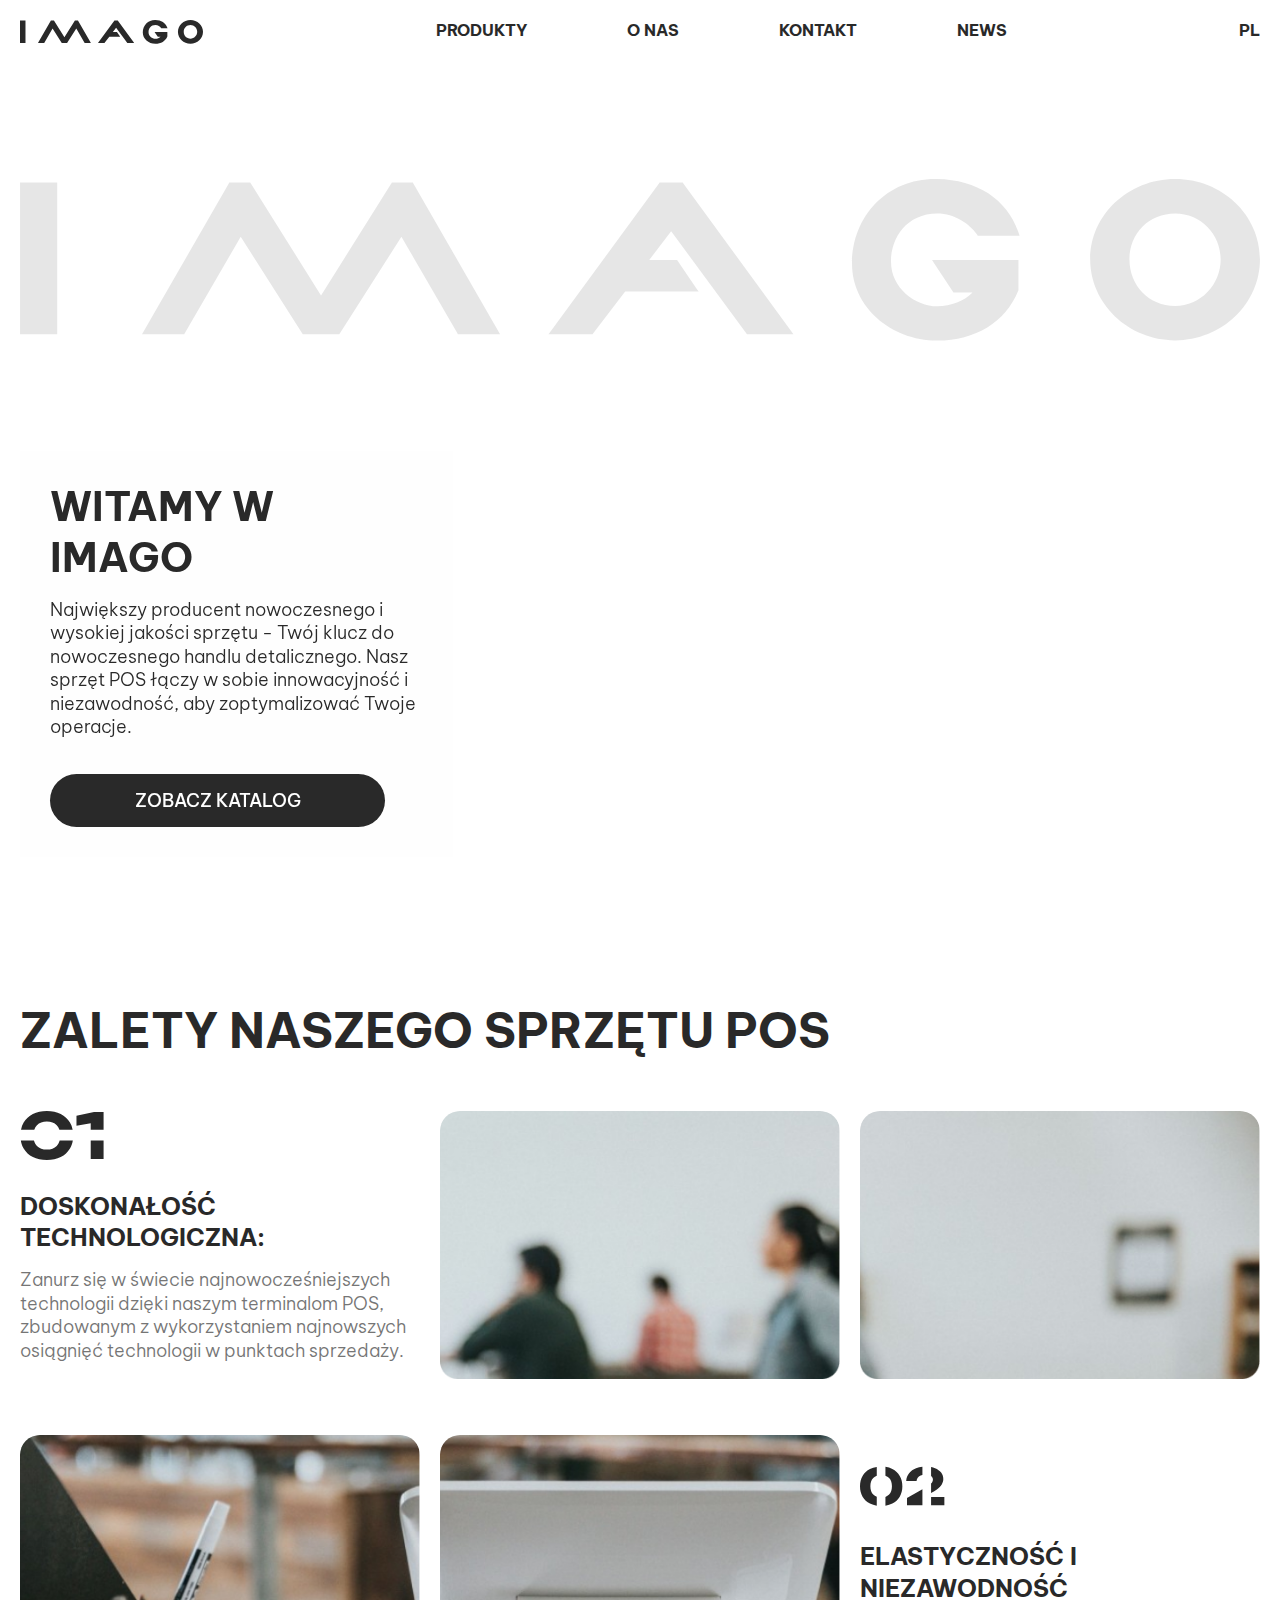
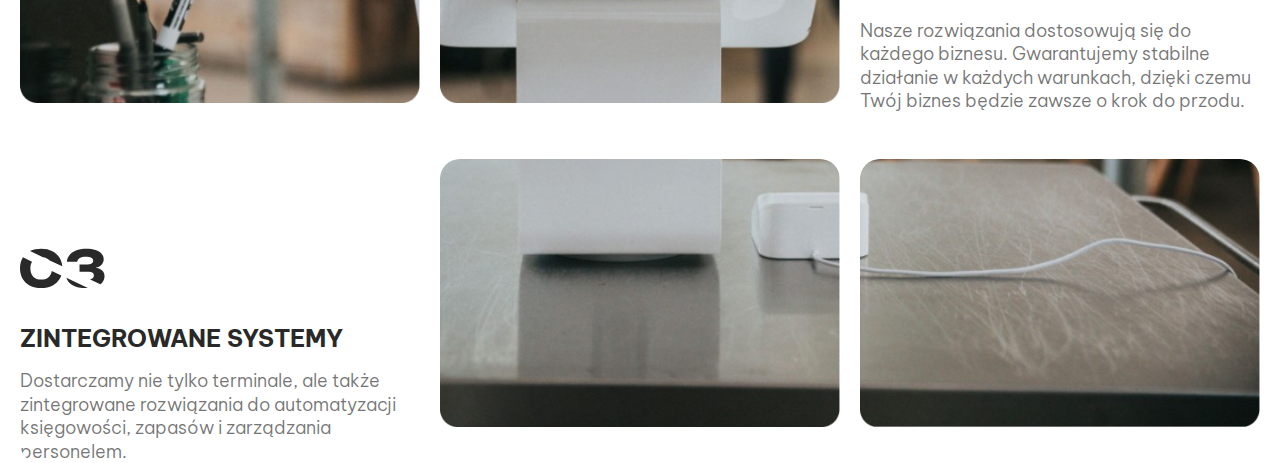
==== index.html @ 3680cdb9 "start proj" ====
<!DOCTYPE html>
<html lang="en">
	<head>
		<meta charset="UTF-8" />
		<meta name="viewport" content="width=device-width, initial-scale=1.0" />
		<link rel="stylesheet" href="css/all.css" />
		<link rel="stylesheet" href="css/media.css" />
	</head>
	<body>
		<header class="header">
			<div class="container">
				<div class="header__inner">
					<a href="/" class="header__logo">
						<img src="images/icons/logo.svg" alt="logo" />
					</a>

                    <ul class="desktop-nav">
                        <li class="desktop-nav__item">
                            <a href="/" class="desktop-nav__link"
                                >Produkty</a
                            >
                        </li>
                        <li class="desktop-nav__item">
                            <a href="/" class="desktop-nav__link">O nas</a>
                        </li>
                        <li class="desktop-nav__item">
                            <a href="/" class="desktop-nav__link"
                                >Kontakt</a
                            >
                        </li>
                        <li class="desktop-nav__item">
                            <a href="/" class="desktop-nav__link">news</a>
                        </li>
                    </ul>
					
                    <p class="lang">PL</p>
				</div>
			</div>
		</header>

		<main class="main">
			<section class="hero">
                <div class="hero__video">
                    <video src="images/hero-video.mov" autoplay muted></video>
                </div>
				<div class="container">
					<div class="hero__inner">
						<div class="hero__logo">
							<img
								src="images/icons/hero-logo.svg"
								alt="hero logo" />
						</div>

						<div class="hero__block">
							<h1 class="hero__heading">Witamy w imago</h1>
							<p class="hero__text">
								Największy producent nowoczesnego i wysokiej
								jakości sprzętu - Twój klucz do nowoczesnego
								handlu detalicznego. Nasz sprzęt POS łączy w
								sobie innowacyjność i niezawodność, aby
								zoptymalizować Twoje operacje.
							</p>
							<button class="catalog-btn">Zobacz katalog</button>
						</div>
					</div>
				</div>
			</section>


            <section class="about">
                <div class="container">
                    <div class="about__inner">
                        <h2 class="title">Zalety naszego sprzętu POS</h2>

                        <div class="about__plates">
    
                            <div class="about__plate text-plate">
                                <div class="selfStart">
                                    <img src="images/icons/01.svg" alt="" class="text-plate__img">
                                    <h3 class="text-plate__heading">Doskonałość technologiczna:</h3>
                                    <p class="text-plate__text">
                                        Zanurz się w świecie najnowocześniejszych technologii dzięki naszym terminalom POS, zbudowanym z wykorzystaniem najnowszych osiągnięć technologii w punktach sprzedaży.
                                    </p>
                                </div>
                            </div>

                            <div class="about__plate img-plate">
                                <img src="images/aboutBg2.png" alt="">
                            </div>

                            <div class="about__plate img-plate">
                                <img src="images/aboutBg3.png" alt="">
                            </div>
                            <div class="about__plate img-plate">
                                <img src="images/aboutBg4.png" alt="">
                            </div>
                            <div class="about__plate img-plate">
                                <img src="images/aboutBg5.png" alt="">
                            </div>
    
                            <div class="about__plate text-plate">
                                <div class="selfCenter">
                                    <img src="images/icons/02.svg" alt="" class="text-plate__img">
                                    <h3 class="text-plate__heading">Elastyczność i niezawodność</h3>
                                    <p class="text-plate__text">
                                        Nasze rozwiązania dostosowują się do każdego biznesu. Gwarantujemy stabilne działanie w każdych warunkach, dzięki czemu Twój biznes będzie zawsze o krok do przodu.
                                    </p>
                                </div>
                            </div>

                            <div class="about__plate text-plate">
                                <div class="selfEnd">
                                    <img src="images/icons/03.svg" alt="" class="text-plate__img">
                                    <h3 class="text-plate__heading">Zintegrowane systemy</h3>
                                    <p class="text-plate__text">
                                        Dostarczamy nie tylko terminale, ale także zintegrowane rozwiązania do automatyzacji księgowości, zapasów i zarządzania personelem.
                                    </p>
                                </div>
                            </div>

                            <div class="about__plate img-plate">
                                <img src="images/aboutBg8.png" alt="">
                            </div>

                            <div class="about__plate img-plate">
                                <img src="images/aboutBg9.png" alt="">
                            </div>
    
                        </div>
                    </div>
                </div>
            </section>


            <section class="products">
                <div class="container">
                    
                </div>
            </section>

		</main>
		<footer class="footer"></footer>
		<script src="js/main.js"></script>
	</body>
</html>
---- css/all.css ----
/***************************************************              GENERAL RESET STYLES             ***************************************************/
@import url("https://fonts.googleapis.com/css2?family=Be+Vietnam+Pro:wght@300;400;500;600;700;800;900&display=swap");
html,
body,
div,
span,
object,
iframe,
h1,
h2,
h3,
h4,
h5,
h6,
p,
blockquote,
pre,
abbr,
address,
cite,
code,
del,
dfn,
em,
img,
ins,
kbd,
q,
samp,
small,
strong,
sub,
sup,
var,
b,
i,
dl,
dt,
dd,
ol,
ul,
li,
fieldset,
form,
label,
legend,
table,
caption,
tbody,
tfoot,
thead,
tr,
th,
td,
article,
aside,
canvas,
details,
figcaption,
figure,
footer,
header,
hgroup,
menu,
nav,
section,
summary,
time,
mark,
audio,
video {
	margin: 0;
	padding: 0;
	border: 0;
	outline: 0;
	font-size: 100%;
	vertical-align: baseline;
	background: transparent;
}

* {
	-webkit-box-sizing: border-box;
	box-sizing: border-box;
	font-family: "Be Vietnam Pro", sans-serif;
	font-weight: 400;
	font-style: normal;
	line-height: normal;
}

*:focus {
	outline: none;
}

body {
	line-height: 1;
	background: #fff;
}

article,
aside,
details,
figcaption,
figure,
footer,
header,
hgroup,
menu,
nav,
section {
	display: block;
}

nav ul {
	list-style: none;
}

ol,
ul {
	list-style: none;
	margin: 0;
	padding: 0;
}

a {
	margin: 0;
	padding: 0;
	font-size: 100%;
	vertical-align: baseline;
	background: transparent;
	text-decoration: none;
}

a:hover {
	text-decoration: none;
}

strong,
b {
	font-weight: 600;
}

table {
	border-collapse: collapse;
	border-spacing: 0;
}

img {
	border-style: none;
	width: 100%;
	height: auto;
}

form fieldset {
	margin: 0;
	padding: 0;
	border: none;
}

input,
textarea,
select {
	vertical-align: middle;
	padding: 0;
	box-sizing: border-box;
	resize: none;

	border: 1px solid transparent;
	color: #000c49;
	background-color: #FCFCFC;
}
textarea::-webkit-input-placeholder,
input::-webkit-input-placeholder {
	color: #000c49;
	font-size: 16px;
}

textarea:focus::-webkit-input-placeholder,
input:focus::-webkit-input-placeholder {
	color: #b9b9b9;
}

input:-webkit-autofill,
input:-webkit-autofill:hover,
input:-webkit-autofill:focus,
input:-webkit-autofill:active {
	-webkit-background-clip: text;
	-webkit-text-fill-color: #fff;
	transition: background-color 5000s ease-in-out 0s;
	box-shadow: inset 0 0 20px 20px transparent;
}

.container {
	display: block;
	position: relative;
	overflow: hidden;
	width: 100%;
	padding: 0 20px;
	margin: 0 auto 0 auto;
	height: 100%;
	max-width: 1440px;
}

header,
main,
footer,
section {
	display: block;
	position: relative;
	overflow: hidden;
	width: 100%;
}

/* COMMON STYLES */

.title {
	color: #292929;
	font-size: 48px;
	font-weight: 700;
	text-transform: uppercase;
}

.catalog-btn {
	width: 335px;
	height: 53px;
	padding: 15px 40px;
	color: #fff;
	font-size: 18px;
	font-weight: 500;
	line-height: 130%;
	text-transform: uppercase;
	border-radius: 30px;
	background: #292929;
	border: none;
}


.selfStart {
    align-self: flex-start;
}

.selfCenter {
    align-self: center;
}

.selfEnd {
    align-self: flex-end;
}

/* COMMON STYLES */

/* HEADER STYLES */

.header {
	position: fixed;
	top: 0;
	left: 0;
	z-index: 10;
    background: #fff;
}

.header__inner {
	padding: 20px 0;
	display: flex;
	justify-content: space-between;
}

.header__nav {
	display: flex;
}

.desktop-nav {
	display: flex;
	gap: 100px;
}

.header__logo img {
	max-width: 183px;
	height: 24px;
}

.desktop-nav__link {
	color: #292929;
	font-weight: 700;
	line-height: normal;
	text-transform: uppercase;
	transition: all 0.3s;
	position: relative;
}

.desktop-nav__link::before {
	content: "";
	position: absolute;
	opacity: 0;
	transition: all 0.3s;
	bottom: 0;
	width: 100%;
	height: 1px;
	background: #000;
}

.desktop-nav__link:hover {
	text-shadow: #000 0px 0px 0px;
}

.desktop-nav__link:hover::before {
	opacity: 1;
}

.lang {
	color: #292929;
	font-weight: 700;
	line-height: normal;
	text-transform: uppercase;
}

/* HEADER STYLES */

/* HERO STYLES */
.hero {
	padding-top: 64px;
	height: 100vh;
	position: relative;
}

.hero__video {
	position: absolute;
	top: 0;
	left: 0;
	width: 100%;
	height: 100%;
}

.hero__video video {
	width: 100%;
	height: 100%;
	object-fit: contain;
}

.hero__logo {
	margin-top: 115px;
}

.hero__block {
	margin-top: 106px;
	background: rgba(252, 252, 252, 0.2);
	backdrop-filter: blur(10px);
	padding: 30px;
	max-width: 433px;
}

.hero__block > * {
	z-index: 2;
}

.hero__heading {
	max-width: 373px;
	color: #292929;
	font-size: 40px;
	font-weight: 700;
	text-transform: uppercase;
}

.hero__text {
	max-width: 373px;
	color: #292929;
	font-size: 18px;
	font-weight: 300;
	line-height: 130%;

	margin-top: 15px;
	margin-bottom: 35px;
}

/* HERO STYLES */

/* ABOUT SECTION STYLES */

.about {
	padding-top: 100px;
}

.about__plates {
	margin-top: 50px;
	display: grid;
	grid-template-columns: repeat(3, 1fr);
	gap: 20px;
}

.about__plate {
	border-radius: 20px;
	overflow: hidden;
	height: 304px;
}

.img-plate {
	width: 100%;
	height: 100%;
	object-fit: contain;
}

.text-plate {
    display: flex;
}

.text-plate__img {
	width: 85px;
	height: 50px;
	margin-bottom: 26px;
}

.text-plate__heading {
	max-width: 413px;
	color: #292929;
	font-size: 24px;
	font-weight: 700;
	line-height: 130%;
	text-transform: uppercase;
}

.text-plate__text {
    max-width: 423px;
	margin-top: 15px;
	color: #757575;
	font-size: 18px;
	font-weight: 300;
	line-height: 130%;
}

/* ABOUT SECTION STYLES */
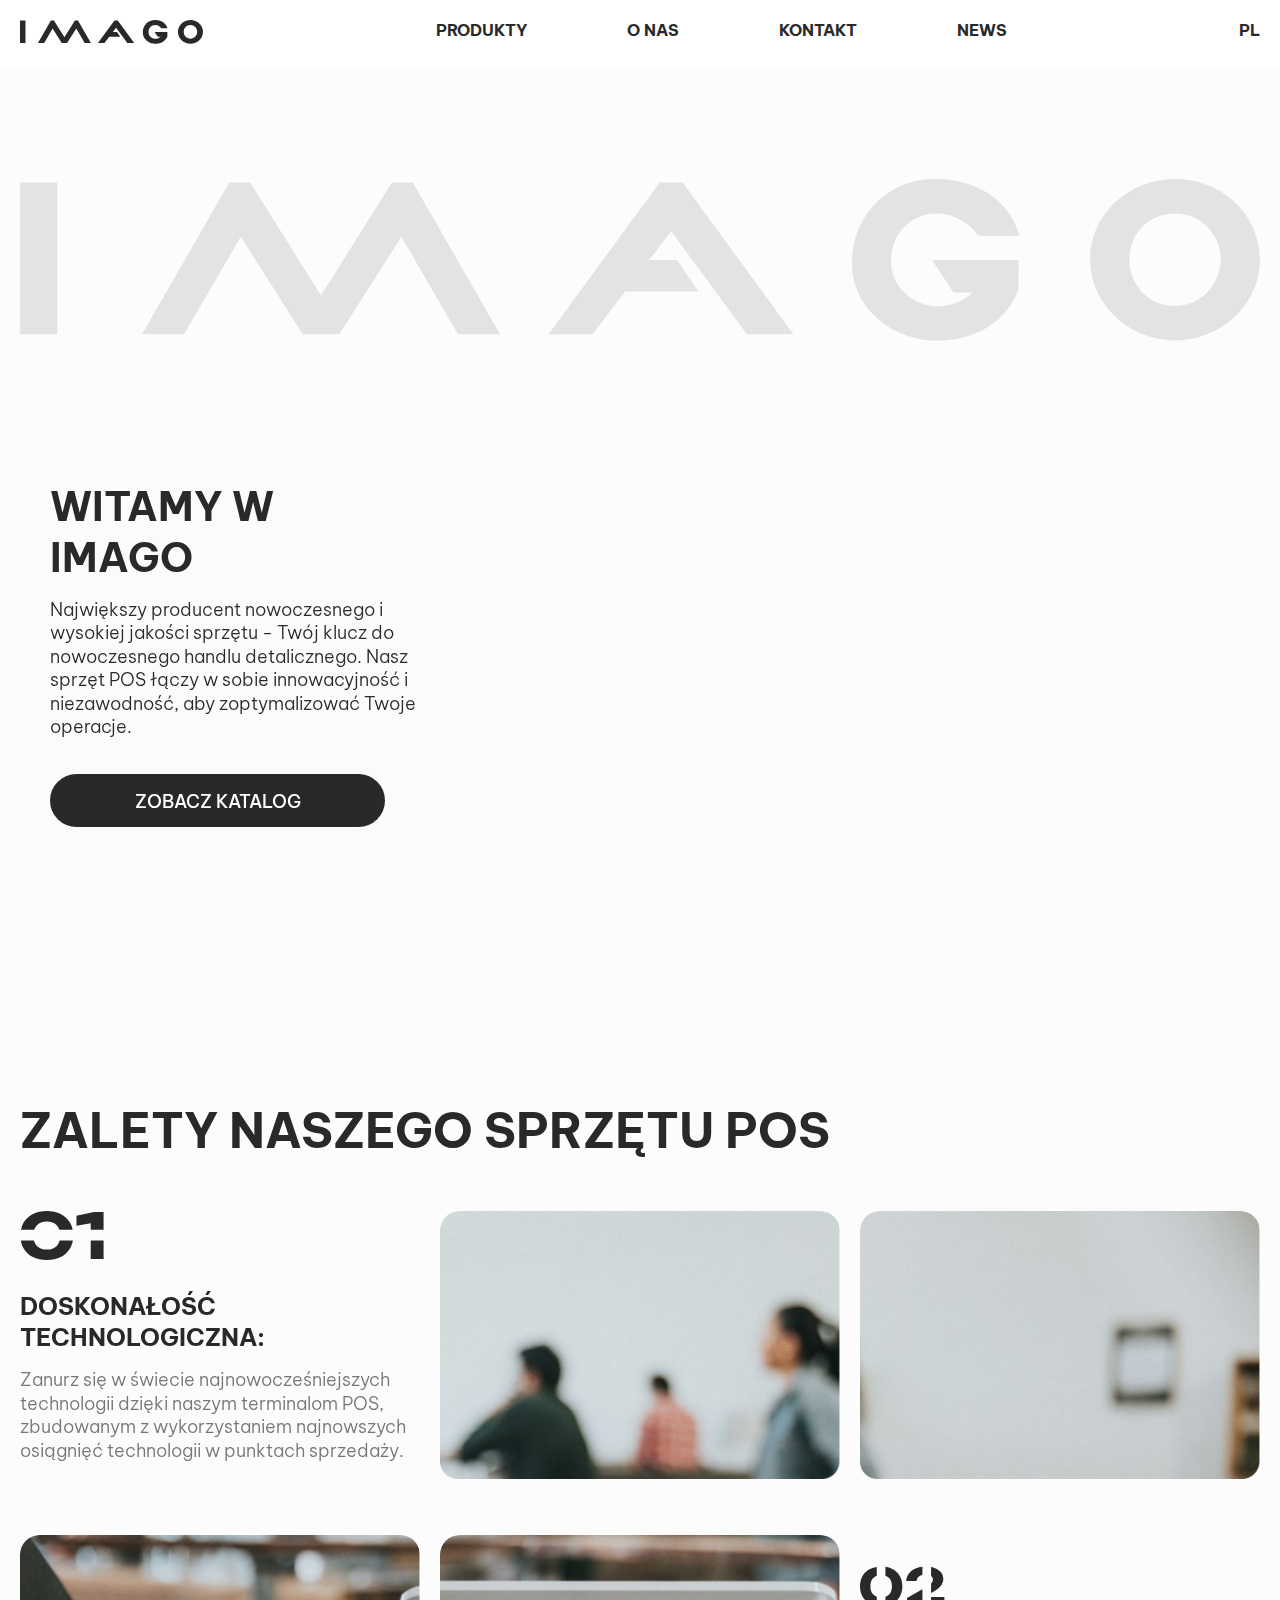
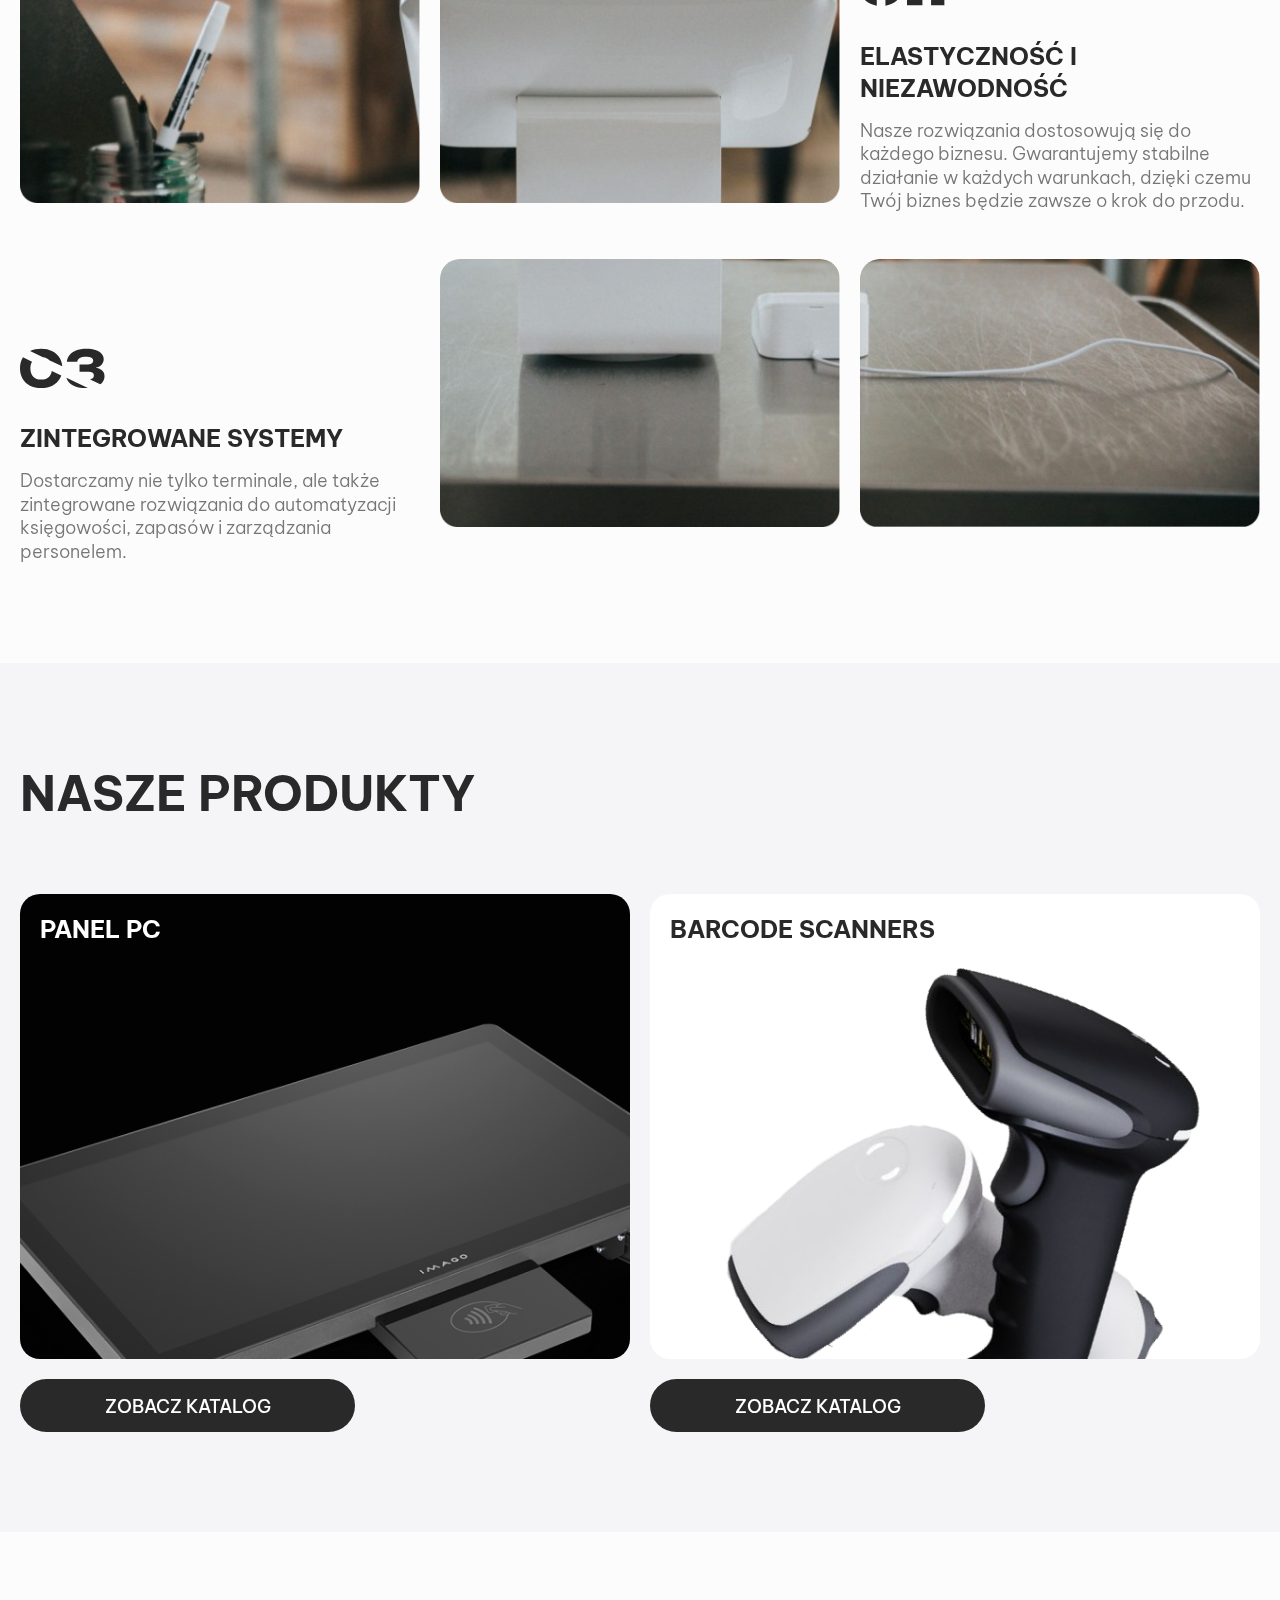
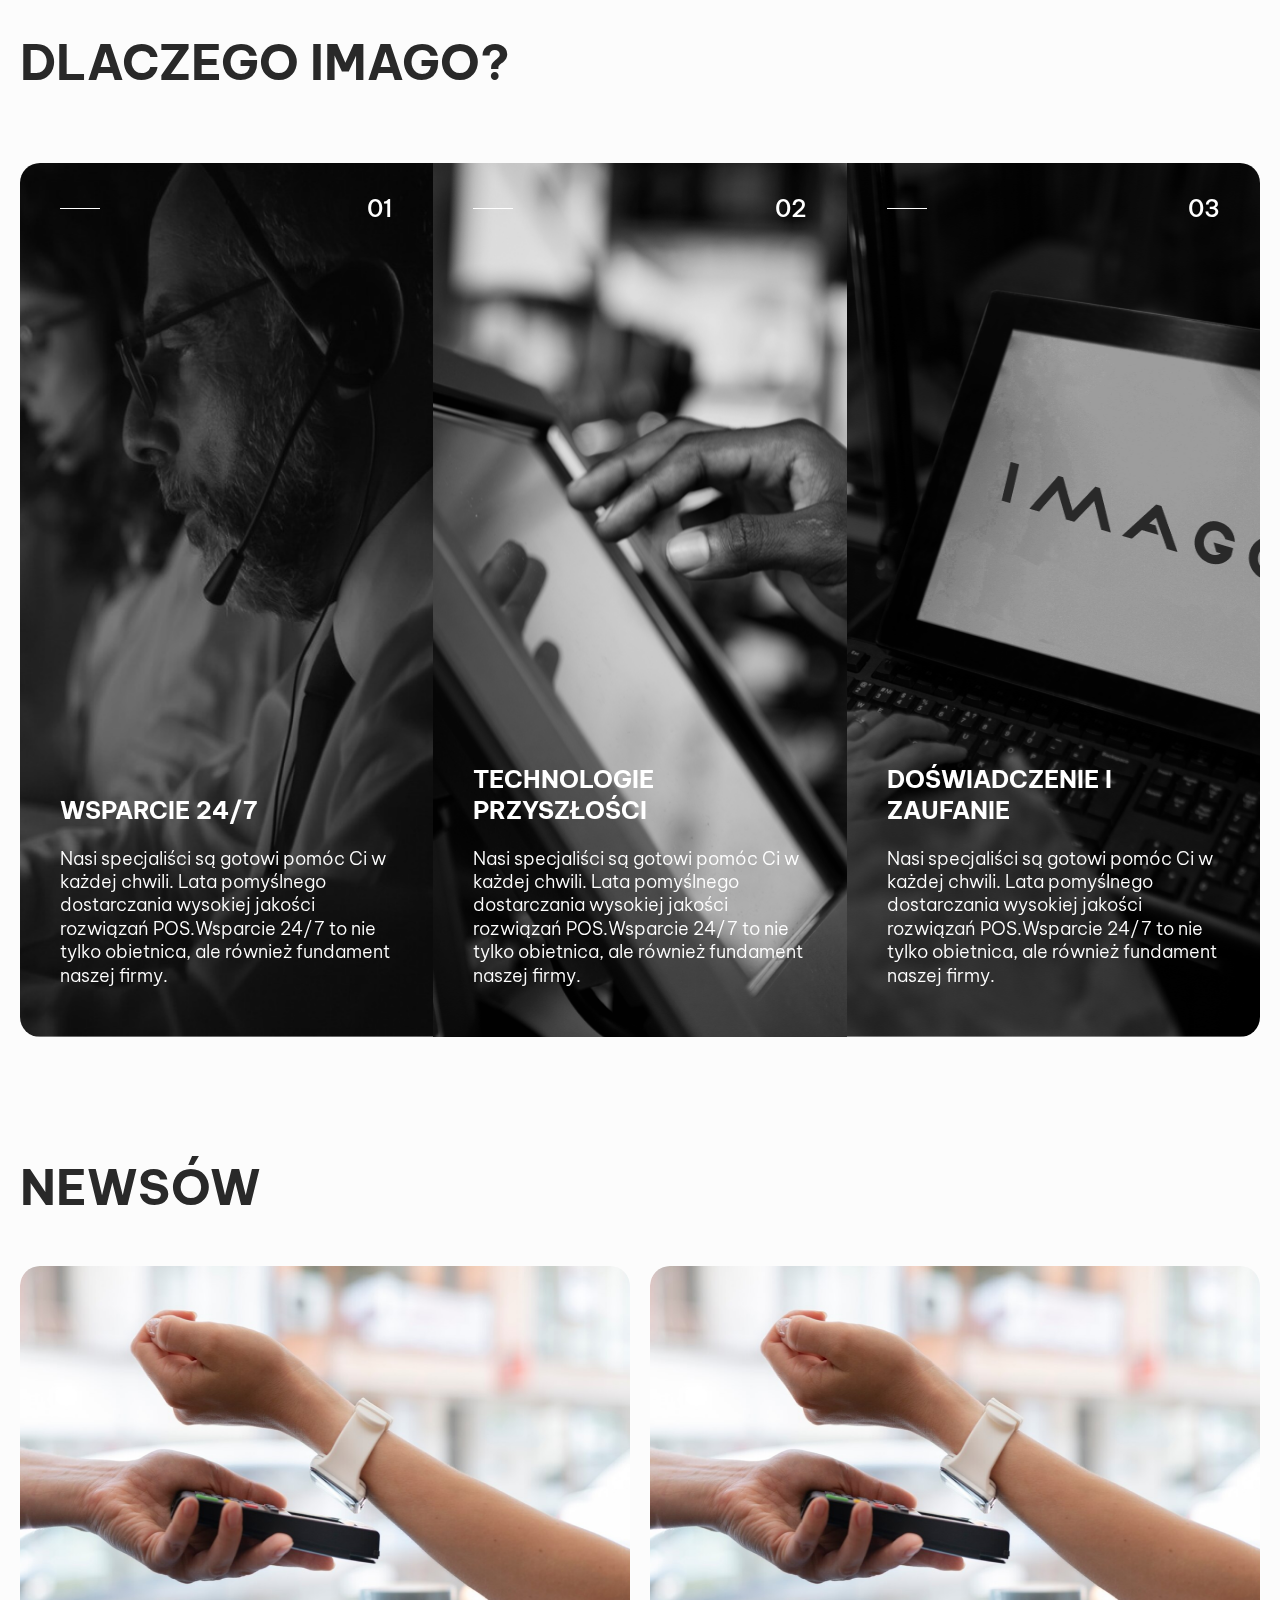
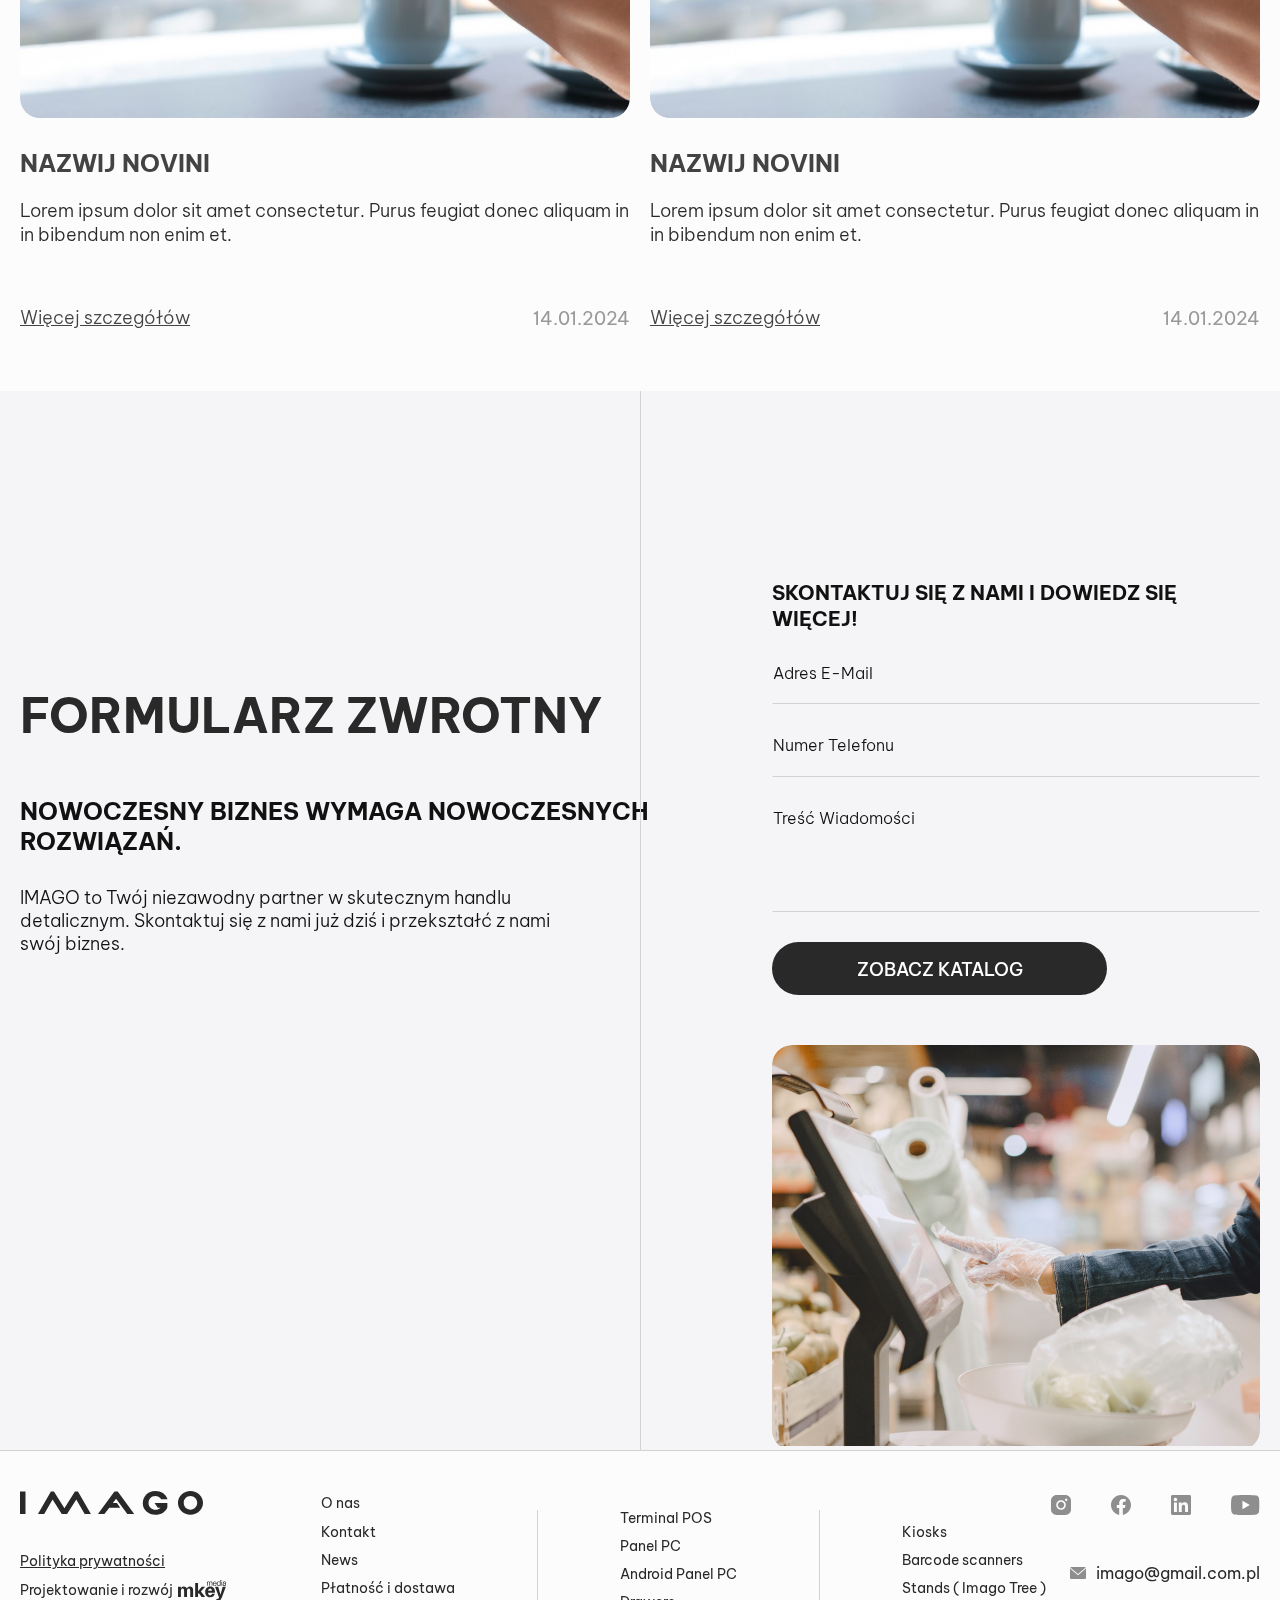
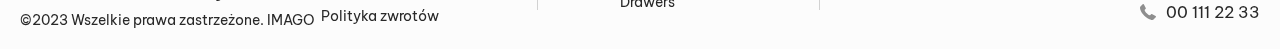
==== commit 03c7944a: "finished first page" ====
--- a/index.html
+++ b/index.html
@@ -14,35 +14,55 @@
 						<img src="images/icons/logo.svg" alt="logo" />
 					</a>
 
-                    <ul class="desktop-nav">
-                        <li class="desktop-nav__item">
-                            <a href="/" class="desktop-nav__link"
-                                >Produkty</a
-                            >
-                        </li>
-                        <li class="desktop-nav__item">
-                            <a href="/" class="desktop-nav__link">O nas</a>
-                        </li>
-                        <li class="desktop-nav__item">
-                            <a href="/" class="desktop-nav__link"
-                                >Kontakt</a
-                            >
-                        </li>
-                        <li class="desktop-nav__item">
-                            <a href="/" class="desktop-nav__link">news</a>
-                        </li>
-                    </ul>
-					
-                    <p class="lang">PL</p>
+					<ul class="desktop-nav">
+						<li class="desktop-nav__item">
+							<a class="desktop-nav__link" id="menu-link">Produkty</a>
+						</li>
+						<li class="desktop-nav__item">
+							<a href="/" class="desktop-nav__link">O nas</a>
+						</li>
+						<li class="desktop-nav__item">
+							<a href="/" class="desktop-nav__link">Kontakt</a>
+						</li>
+						<li class="desktop-nav__item">
+							<a href="/" class="desktop-nav__link">news</a>
+						</li>
+					</ul>
+
+					<p class="lang">PL</p>
 				</div>
 			</div>
 		</header>
 
+        <section class="menu" id="popup-menu">
+            <div class="menu__inner">
+
+                <ul class="menu__inner-list">
+                    <li class="menu__inner-item"><a href="/" class="menu__inner-link">terminal POS</a></li>
+                    <li class="menu__inner-item"><a href="/" class="menu__inner-link">Panel PC</a></li>
+                    <li class="menu__inner-item"><a href="/" class="menu__inner-link">Android Panel PC
+                    </a></li>
+                    <li class="menu__inner-item"><a href="/" class="menu__inner-link">Drawers</a></li>
+                </ul>
+
+                <ul class="menu__inner-list">
+                    <li class="menu__inner-item"><a href="/" class="menu__inner-link">Kiosks</a></li>
+                    <li class="menu__inner-item"><a href="/" class="menu__inner-link">Barcode scanners</a></li>
+                    <li class="menu__inner-item"><a href="/" class="menu__inner-link">Stands ( Imago Tree )
+                    </a></li>
+                </ul>
+
+                <div class="menu__img">
+                    <img src="images/menuDesktop.png" alt="">
+                </div>
+            </div>
+        </section>
+
 		<main class="main">
 			<section class="hero">
-                <div class="hero__video">
-                    <video src="images/hero-video.mov" autoplay muted></video>
-                </div>
+				<div class="hero__video">
+					<video src="images/hero-video.mov" autoplay muted></video>
+				</div>
 				<div class="container">
 					<div class="hero__inner">
 						<div class="hero__logo">
@@ -66,80 +86,379 @@
 				</div>
 			</section>
 
-
-            <section class="about">
-                <div class="container">
-                    <div class="about__inner">
-                        <h2 class="title">Zalety naszego sprzętu POS</h2>
-
-                        <div class="about__plates">
-    
-                            <div class="about__plate text-plate">
-                                <div class="selfStart">
-                                    <img src="images/icons/01.svg" alt="" class="text-plate__img">
-                                    <h3 class="text-plate__heading">Doskonałość technologiczna:</h3>
-                                    <p class="text-plate__text">
-                                        Zanurz się w świecie najnowocześniejszych technologii dzięki naszym terminalom POS, zbudowanym z wykorzystaniem najnowszych osiągnięć technologii w punktach sprzedaży.
+			<section class="about">
+				<div class="container">
+					<div class="about__inner">
+						<h2 class="title">Zalety naszego sprzętu POS</h2>
+
+						<div class="about__plates">
+							<div class="about__plate text-plate">
+								<div class="selfStart">
+									<img
+										src="images/icons/01.svg"
+										alt=""
+										class="text-plate__img" />
+									<h3 class="text-plate__heading">
+										Doskonałość technologiczna:
+									</h3>
+									<p class="text-plate__text">
+										Zanurz się w świecie
+										najnowocześniejszych technologii dzięki
+										naszym terminalom POS, zbudowanym z
+										wykorzystaniem najnowszych osiągnięć
+										technologii w punktach sprzedaży.
+									</p>
+								</div>
+							</div>
+
+							<div class="about__plate img-plate">
+								<img src="images/aboutBg2.png" alt="" />
+							</div>
+
+							<div class="about__plate img-plate">
+								<img src="images/aboutBg3.png" alt="" />
+							</div>
+							<div class="about__plate img-plate">
+								<img src="images/aboutBg4.png" alt="" />
+							</div>
+							<div class="about__plate img-plate">
+								<img src="images/aboutBg5.png" alt="" />
+							</div>
+
+							<div class="about__plate text-plate">
+								<div class="selfCenter">
+									<img
+										src="images/icons/02.svg"
+										alt=""
+										class="text-plate__img" />
+									<h3 class="text-plate__heading">
+										Elastyczność i niezawodność
+									</h3>
+									<p class="text-plate__text">
+										Nasze rozwiązania dostosowują się do
+										każdego biznesu. Gwarantujemy stabilne
+										działanie w każdych warunkach, dzięki
+										czemu Twój biznes będzie zawsze o krok
+										do przodu.
+									</p>
+								</div>
+							</div>
+
+							<div class="about__plate text-plate">
+								<div class="selfEnd">
+									<img
+										src="images/icons/03.svg"
+										alt=""
+										class="text-plate__img" />
+									<h3 class="text-plate__heading">
+										Zintegrowane systemy
+									</h3>
+									<p class="text-plate__text">
+										Dostarczamy nie tylko terminale, ale
+										także zintegrowane rozwiązania do
+										automatyzacji księgowości, zapasów i
+										zarządzania personelem.
+									</p>
+								</div>
+							</div>
+
+							<div class="about__plate img-plate">
+								<img src="images/aboutBg8.png" alt="" />
+							</div>
+
+							<div class="about__plate img-plate">
+								<img src="images/aboutBg9.png" alt="" />
+							</div>
+						</div>
+					</div>
+				</div>
+			</section>
+
+			<section class="products">
+				<div class="container">
+					<div class="products__inner">
+						<h2 class="title">Nasze produkty</h2>
+						<div class="products__swiper">
+							<!-- SWIPER CARD -->
+							<div class="swiper-card active">
+								<div class="swiper-card__img">
+									<p class="swiper__title">Panel PC</p>
+									<img
+										src="images/swiper1.png"
+										alt=""
+										class="swiper__img" />
+								</div>
+
+								<button class="catalog-btn">
+									Zobacz katalog
+								</button>
+							</div>
+
+							<div class="swiper-card">
+								<div class="swiper-card__img">
+									<p class="swiper__title">
+										Barcode scanners
+									</p>
+									<img
+										src="images/swiper2.png"
+										alt=""
+										class="swiper__img" />
+								</div>
+
+								<button class="catalog-btn">
+									Zobacz katalog
+								</button>
+							</div>
+						</div>
+					</div>
+				</div>
+			</section>
+
+			<section class="about-cards">
+				<div class="container">
+					<div class="about__inner">
+						<h2 class="title">Dlaczego imago?</h2>
+
+						<div class="about-cards__container">
+							<div class="about-cards__card">
+                                <img src="images/about-card-bg1.png" alt="" class="about-cards__img">
+
+                                <div class="about-cards__top">
+                                    <span class="line"></span>
+                                    <span class="num">01</span>
+                                </div>
+
+
+                                <div class="about-cards__bottom">
+                                    <h3 class="about-cards__card-title">Wsparcie 24/7</h3>
+                                    <p class="about-cards__card-desc">
+                                        Nasi specjaliści są gotowi pomóc Ci w każdej chwili.
+                                        Lata pomyślnego dostarczania wysokiej jakości rozwiązań POS.Wsparcie 24/7 to nie tylko obietnica, ale również fundament naszej firmy.
                                     </p>
                                 </div>
                             </div>
-
-                            <div class="about__plate img-plate">
-                                <img src="images/aboutBg2.png" alt="">
+							<div class="about-cards__card">
+                                <img src="images/about-card-bg2.png" alt="" class="about-cards__img">
+
+                                <div class="about-cards__top">
+                                    <span class="line"></span>
+                                    <span class="num">02</span>
+                                </div>
+
+
+                                <div class="about-cards__bottom">
+                                    <h3 class="about-cards__card-title">Technologie przyszłości</h3>
+                                    <p class="about-cards__card-desc">
+                                        Nasi specjaliści są gotowi pomóc Ci w każdej chwili.
+                                        Lata pomyślnego dostarczania wysokiej jakości rozwiązań POS.Wsparcie 24/7 to nie tylko obietnica, ale również fundament naszej firmy.
+                                    </p>
+                                </div>
                             </div>
-
-                            <div class="about__plate img-plate">
-                                <img src="images/aboutBg3.png" alt="">
+							<div class="about-cards__card">
+                                <img src="images/about-card-bg3.png" alt="" class="about-cards__img">
+
+                                <div class="about-cards__top">
+                                    <span class="line"></span>
+                                    <span class="num">03</span>
+                                </div>
+
+
+                                <div class="about-cards__bottom">
+                                    <h3 class="about-cards__card-title">Doświadczenie i zaufanie</h3>
+                                    <p class="about-cards__card-desc">
+                                        Nasi specjaliści są gotowi pomóc Ci w każdej chwili.
+                                        Lata pomyślnego dostarczania wysokiej jakości rozwiązań POS.Wsparcie 24/7 to nie tylko obietnica, ale również fundament naszej firmy.
+                                    </p>
+                                </div>
                             </div>
-                            <div class="about__plate img-plate">
-                                <img src="images/aboutBg4.png" alt="">
-                            </div>
-                            <div class="about__plate img-plate">
-                                <img src="images/aboutBg5.png" alt="">
-                            </div>
-    
-                            <div class="about__plate text-plate">
-                                <div class="selfCenter">
-                                    <img src="images/icons/02.svg" alt="" class="text-plate__img">
-                                    <h3 class="text-plate__heading">Elastyczność i niezawodność</h3>
-                                    <p class="text-plate__text">
-                                        Nasze rozwiązania dostosowują się do każdego biznesu. Gwarantujemy stabilne działanie w każdych warunkach, dzięki czemu Twój biznes będzie zawsze o krok do przodu.
-                                    </p>
-                                </div>
-                            </div>
-
-                            <div class="about__plate text-plate">
-                                <div class="selfEnd">
-                                    <img src="images/icons/03.svg" alt="" class="text-plate__img">
-                                    <h3 class="text-plate__heading">Zintegrowane systemy</h3>
-                                    <p class="text-plate__text">
-                                        Dostarczamy nie tylko terminale, ale także zintegrowane rozwiązania do automatyzacji księgowości, zapasów i zarządzania personelem.
-                                    </p>
-                                </div>
-                            </div>
-
-                            <div class="about__plate img-plate">
-                                <img src="images/aboutBg8.png" alt="">
-                            </div>
-
-                            <div class="about__plate img-plate">
-                                <img src="images/aboutBg9.png" alt="">
-                            </div>
-    
-                        </div>
-                    </div>
-                </div>
-            </section>
-
-
-            <section class="products">
-                <div class="container">
-                    
-                </div>
-            </section>
-
+						</div>
+					</div>
+				</div>
+			</section>
+
+			<section class="blog-home">
+				<div class="container">
+					<div class="blog-home__inner">
+						<h2 class="title">newsów</h2>
+
+						<div class="blog-home__wrapper">
+							<!-- BLOG CARD -->
+							<div class="blog__card">
+								<div class="blog__card-img">
+									<img
+										src="images/blogCardCover.png"
+										alt="" />
+								</div>
+
+								<h3 class="blog__card-title">Nazwij Novini</h3>
+								<p class="blog__card-desc">
+									Lorem ipsum dolor sit amet consectetur.
+									Purus feugiat donec aliquam in in bibendum
+									non enim et.
+								</p>
+
+								<div class="blog__card-bottom">
+									<a href="/" class="blog__card-link"
+										>Więcej szczegółów</a
+									>
+									<p class="blog__card-date">14.01.2024</p>
+								</div>
+							</div>
+							<div class="blog__card">
+								<div class="blog__card-img">
+									<img
+										src="images/blogCardCover.png"
+										alt="" />
+								</div>
+
+								<h3 class="blog__card-title">Nazwij Novini</h3>
+								<p class="blog__card-desc">
+									Lorem ipsum dolor sit amet consectetur.
+									Purus feugiat donec aliquam in in bibendum
+									non enim et.
+								</p>
+
+								<div class="blog__card-bottom">
+									<a href="/" class="blog__card-link"
+										>Więcej szczegółów</a
+									>
+									<p class="blog__card-date">14.01.2024</p>
+								</div>
+							</div>
+						</div>
+					</div>
+				</div>
+			</section>
+
+			<section class="feedback">
+				<div class="container">
+					<div class="feedback__inner">
+						<div class="feedback-left">
+							<h2 class="title feedback__title">
+								formularz zwrotny
+							</h2>
+							<h4 class="feedback__subtitle">
+								Nowoczesny biznes wymaga nowoczesnych rozwiązań.
+							</h4>
+							<p class="feedback__desc">
+								IMAGO to Twój niezawodny partner w skutecznym
+								handlu detalicznym. Skontaktuj się z nami już
+								dziś i przekształć z nami swój biznes.
+							</p>
+						</div>
+
+						<div class="feedback-right">
+							<div class="feedback-form">
+								<h3 class="form__title">
+									Skontaktuj się z nami i dowiedz się więcej!
+								</h3>
+
+								<input
+									type="email"
+									placeholder="adres e-mail"
+									class="form__input" />
+								<input
+									type="phone"
+									placeholder="Numer telefonu"
+									class="form__input" />
+								<textarea
+									placeholder="Treść wiadomości"
+									class="form__input"
+									cols="40"
+									rows="4"></textarea>
+
+								<button class="catalog-btn">
+									Zobacz katalog
+								</button>
+							</div>
+
+							<div class="form-img">
+								<img src="images/form-img.png" alt="" />
+							</div>
+						</div>
+					</div>
+				</div>
+			</section>
 		</main>
-		<footer class="footer"></footer>
+
+		<footer class="footer">
+			<div class="container">
+				<div class="footer__inner">
+					<div class="footer-left">
+						<a href="" class="footer__logo">
+							<img src="images/icons/logo.svg" alt="logo" />
+						</a>
+
+						<div class="footer__rights">
+							<a href="/" class="footer__privacy"
+								>Polityka prywatności</a
+							>
+							<a href="" class="made-by"
+								>Projektowanie i rozwój
+								<img src="images/icons/mkeyLogo.svg" alt=""
+							/></a>
+							<p class="rights">
+								©2023 Wszelkie prawa zastrzeżone. IMAGO
+							</p>
+						</div>
+					</div>
+
+					<div class="footer-center">
+						<div class="links-list">
+							<a href="/" class="links-list__item">O nas</a>
+                            <a href="/" class="links-list__item">Kontakt</a>
+                            <a href="/" class="links-list__item">News</a>
+                            <a href="/" class="links-list__item">Płatność i dostawa</a>
+                            <a href="/" class="links-list__item">Polityka zwrotów</a>
+						</div>
+                        <div class="devider"></div>
+						<div class="links-list">
+							<a href="/" class="links-list__item">Terminal POS</a>
+                            <a href="/" class="links-list__item">Panel PC</a>
+                            <a href="/" class="links-list__item">Android Panel PC</a>
+                            <a href="/" class="links-list__item">Drawers</a>
+						</div>
+                        <div class="devider"></div>
+						<div class="links-list">
+							<a href="/" class="links-list__item">Kiosks</a>
+                            <a href="/" class="links-list__item">Barcode scanners</a>
+                            <a href="/" class="links-list__item">Stands ( Imago Tree )</a>
+						</div>
+					</div>
+
+					<div class="footer-right">
+						<div class="footer__socials">
+							<a href="/" class="footer__socials-links">
+								<img src="images/icons/instIcon.svg" alt="" />
+							</a>
+							<a href="/" class="footer__socials-links">
+								<img
+									src="images/icons/facebookIcon.svg"
+									alt="" />
+							</a>
+							<a href="/" class="footer__socials-links">
+								<img src="images/icons/inIcon.svg" alt="" />
+							</a>
+							<a href="/" class="footer__socials-links">
+								<img src="images/icons/ytIcon.svg" alt="" />
+							</a>
+						</div>
+
+						<div class="footer__contacts">
+							<div class="footer__contacts-block">
+								<img src="images/icons/mailIcon.svg" alt="" />
+								<a href="/">imago@gmail.com.pl</a>
+							</div>
+
+							<div class="footer__contacts-block">
+								<img src="images/icons/phoneIcon.svg" alt="" />
+								<a href="/">00 111 22 33</a>
+							</div>
+						</div>
+					</div>
+				</div>
+			</div>
+		</footer>
 		<script src="js/main.js"></script>
 	</body>
 </html>
--- a/css/all.css
+++ b/css/all.css
@@ -93,7 +93,7 @@
 
 body {
 	line-height: 1;
-	background: #fff;
+	background: #fcfcfc;
 }
 
 article,
@@ -166,7 +166,7 @@
 
 	border: 1px solid transparent;
 	color: #000c49;
-	background-color: #FCFCFC;
+	background-color: #fcfcfc;
 }
 textarea::-webkit-input-placeholder,
 input::-webkit-input-placeholder {
@@ -192,7 +192,7 @@
 .container {
 	display: block;
 	position: relative;
-	overflow: hidden;
+	/* overflow: hidden; */
 	width: 100%;
 	padding: 0 20px;
 	margin: 0 auto 0 auto;
@@ -206,7 +206,7 @@
 section {
 	display: block;
 	position: relative;
-	overflow: hidden;
+	/* overflow: hidden; */
 	width: 100%;
 }
 
@@ -231,19 +231,27 @@
 	border-radius: 30px;
 	background: #292929;
 	border: none;
-}
-
+	cursor: pointer;
+	transition: all 0.3s;
+	border: 1px solid transparent;
+}
+
+.catalog-btn:hover {
+	background: #fff;
+	color: #292929;
+	border-color: #292929;
+}
 
 .selfStart {
-    align-self: flex-start;
+	align-self: flex-start;
 }
 
 .selfCenter {
-    align-self: center;
+	align-self: center;
 }
 
 .selfEnd {
-    align-self: flex-end;
+	align-self: flex-end;
 }
 
 /* COMMON STYLES */
@@ -255,7 +263,7 @@
 	top: 0;
 	left: 0;
 	z-index: 10;
-    background: #fff;
+	background: #fff;
 }
 
 .header__inner {
@@ -285,6 +293,7 @@
 	text-transform: uppercase;
 	transition: all 0.3s;
 	position: relative;
+	cursor: pointer;
 }
 
 .desktop-nav__link::before {
@@ -315,6 +324,61 @@
 
 /* HEADER STYLES */
 
+/* POPUP MENU  */
+
+.menu {
+	position: fixed;
+	width: 100vw;
+	height: 100vh;
+	background: rgba(0, 0, 0, 0.5);
+	transition: all 0.5s;
+
+	top: -50%;
+	opacity: 0;
+	z-index: -2;
+}
+
+.menu.active {
+	z-index: 1000;
+	top: 64px;
+	opacity: 1;
+}
+
+.menu__inner {
+	width: 100%;
+	padding-left: calc(50vw - 720px);
+	background: #fff;
+	border-radius: 0px 0px 0px 20px;
+
+	display: flex;
+	justify-content: space-between;
+}
+
+.menu__img {
+	max-height: 408px;
+}
+
+.menu__inner-list {
+	display: flex;
+	flex-direction: column;
+	gap: 40px;
+	margin-top: 62px;
+}
+
+.menu__inner-link {
+	color: #292929;
+	font-size: 20px;
+	font-weight: 500;
+	line-height: 130%; /* 26px */
+	text-transform: uppercase;
+}
+
+.menu__inner-link:hover {
+	opacity: 0.8;
+}
+
+/* POPUP MENU  */
+
 /* HERO STYLES */
 .hero {
 	padding-top: 64px;
@@ -324,16 +388,15 @@
 
 .hero__video {
 	position: absolute;
-	top: 0;
-	left: 0;
 	width: 100%;
 	height: 100%;
 }
 
 .hero__video video {
+	object-fit: contain;
+	object-position: center;
 	width: 100%;
 	height: 100%;
-	object-fit: contain;
 }
 
 .hero__logo {
@@ -399,7 +462,8 @@
 }
 
 .text-plate {
-    display: flex;
+	display: flex;
+	overflow: visible;
 }
 
 .text-plate__img {
@@ -418,7 +482,7 @@
 }
 
 .text-plate__text {
-    max-width: 423px;
+	max-width: 423px;
 	margin-top: 15px;
 	color: #757575;
 	font-size: 18px;
@@ -427,3 +491,461 @@
 }
 
 /* ABOUT SECTION STYLES */
+
+/* PRODUCTS SECTION STYLES */
+
+.products {
+	background-color: #f5f5f7;
+}
+
+.products__inner {
+	padding-top: 100px;
+	padding-bottom: 100px;
+}
+
+.products__swiper {
+	display: flex;
+	gap: 20px;
+	margin-top: 70px;
+}
+
+.products__swiper::-webkit-scrollbar {
+	display: none;
+}
+
+.swiper-card {
+	display: flex;
+	flex-direction: column;
+	gap: 20px;
+
+	width: 100%;
+	max-width: 645px;
+
+	position: relative;
+	cursor: pointer;
+	transition: all 0.3s;
+}
+
+.swiper-card:hover {
+	transform: translate(0px, -20px);
+}
+
+.swiper-card__img {
+	background: #fff;
+	height: 465px;
+	border-radius: 20px;
+	overflow: hidden;
+
+	position: relative;
+}
+
+.swiper__title {
+	color: #292929;
+	font-size: 24px;
+	font-weight: 700;
+	line-height: 130%; /* 31.2px */
+	text-transform: uppercase;
+
+	position: absolute;
+	top: 20px;
+	left: 20px;
+}
+
+.swiper__img {
+	position: absolute;
+	bottom: 0;
+	left: 0;
+}
+
+.swiper-card.active .swiper__title {
+	color: #fff;
+}
+
+.swiper-card.active {
+}
+
+.swiper-card.active .swiper-card__img {
+	background: #020202;
+}
+
+/* PRODUCTS SECTION STYLES */
+
+/* ABOUT-CARDS SECTION STYLES */
+
+.about__inner {
+	padding-top: 100px;
+	padding-bottom: 100px;
+}
+
+.about-cards__container {
+	display: flex;
+	margin-top: 70px;
+	border-radius: 20px;
+	overflow: hidden;
+}
+
+.about-cards__card {
+	position: relative;
+	height: 874px;
+	width: 33.33%;
+
+    display: flex;
+    flex-direction: column;
+    justify-content: space-between;
+
+	padding: 30px 40px 50px;
+}
+
+.about-cards__img {
+	position: absolute;
+	width: 100%;
+	height: 100%;
+	top: 0;
+	left: 0;
+	z-index: -1;
+}
+
+.about-cards__card-title {
+	color: #fff;
+	font-size: 24px;
+	font-weight: 700;
+	line-height: 130%; /* 31.2px */
+	text-transform: uppercase;
+    margin-bottom: 20px;
+}
+
+.about-cards__card-desc {
+	max-width: 383px;
+	color: #fff;
+	font-family: "Be Vietnam Pro";
+	font-size: 18px;
+	font-weight: 300;
+	line-height: 130%; /* 23.4px */
+}
+
+.about-cards__top {
+    display: flex;
+    justify-content: space-between;
+    align-items: center;
+}
+
+.about-cards__top .line {
+    display: block;
+    width: 40px;
+    height: 1px;
+    background: #fff;
+}
+
+.about-cards__top .num {
+    color: #FFF;
+    font-size: 24px;
+    font-weight: 500;
+    line-height: 130%; /* 31.2px */
+    text-transform: uppercase;
+}
+
+/* ABOUT-CARDS SECTION STYLES */
+
+/* BLOG CARDS ON MAIN PAGE */
+
+.blog-home__inner {
+	padding-top: 20px;
+	padding-bottom: 100px;
+}
+
+.blog-home__wrapper {
+	display: grid;
+	grid-template-columns: 1fr 1fr;
+	gap: 20px;
+	margin-top: 48px;
+}
+
+.blog__card-img {
+	border-radius: 20px;
+	overflow: hidden;
+	max-height: 452px;
+	height: 100%;
+}
+
+.blog__card-img img {
+	width: 100%;
+	height: 100%;
+}
+
+.blog__card-title {
+	margin-top: 30px;
+	color: #444343;
+	font-size: 24px;
+	font-weight: 700;
+	line-height: 130%; /* 31.2px */
+	text-transform: uppercase;
+}
+
+.blog__card-desc {
+	margin-top: 20px;
+	margin-bottom: 51px;
+	color: #292929;
+	font-size: 18px;
+	font-weight: 300;
+	line-height: 130%; /* 23.4px */
+}
+
+.blog__card-bottom {
+	display: flex;
+	justify-content: space-between;
+	align-items: center;
+}
+
+.blog__card-link {
+	color: #444343;
+	font-size: 18px;
+	font-weight: 300;
+	line-height: 42.067px; /* 233.703% */
+	text-decoration-line: underline;
+}
+
+.blog__card-date {
+	color: #999;
+	font-size: 18px;
+	line-height: 27.043px;
+}
+
+/* BLOG CARDS ON MAIN PAGE */
+
+/* FEEDBACK SECTION */
+
+.feedback {
+	background: #f5f5f7;
+	position: relative;
+}
+
+.feedback::before {
+	content: "";
+	height: 100%;
+	width: 1px;
+	background: #d2d2d2;
+	position: absolute;
+	z-index: 2;
+	top: 50%;
+	left: 50%;
+	transform: translate(0, -50%);
+}
+
+.feedback__inner {
+	display: flex;
+	justify-content: space-between;
+}
+
+.feedback-left {
+	padding-top: 294px;
+	position: sticky;
+	top: 100px;
+	height: fit-content;
+}
+
+.feedback__title {
+	margin-bottom: 50px;
+}
+
+.feedback__subtitle {
+	margin-bottom: 30px;
+	max-width: 654px;
+	color: #111;
+	font-size: 24px;
+	font-weight: 700;
+	line-height: normal;
+	text-transform: uppercase;
+}
+
+.feedback__desc {
+	max-width: 563px;
+	color: #111;
+	font-size: 18px;
+	font-weight: 300;
+	line-height: 130%;
+}
+
+.feedback-right {
+	display: flex;
+	flex-direction: column;
+	gap: 50px;
+	margin-top: 189px;
+}
+
+.feedback-form {
+	flex-direction: column;
+	display: flex;
+	gap: 30px;
+}
+
+.form__title {
+	color: #111;
+	font-size: 20px;
+	font-weight: 700;
+	line-height: 130%; /* 26px */
+	text-transform: uppercase;
+	max-width: 488px;
+}
+
+.form__input {
+	background: transparent;
+	border-bottom: 1px solid #d2d2d2;
+	padding-bottom: 20px;
+}
+
+.form__input,
+.form__input::placeholder {
+	color: #111;
+	font-size: 16px;
+	font-style: normal;
+	font-weight: 300;
+	line-height: 130%; /* 20.8px */
+	text-transform: capitalize;
+}
+
+textarea.form__input {
+}
+
+.form-img {
+	border-radius: 20px;
+	overflow: hidden;
+}
+
+/* FEEDBACK SECTION */
+
+/* FOOTER SECTION */
+
+.footer {
+	border-top: 1px solid #d2d2d2;
+}
+
+.footer__inner {
+	padding: 40px 0 20px;
+
+	display: flex;
+	align-items: center;
+	justify-content: space-between;
+}
+
+.footer-left {
+	display: flex;
+	flex-direction: column;
+	justify-content: space-between;
+	gap: 33px;
+}
+
+.footer__logo {
+	width: 183px;
+}
+
+.footer__rights {
+	display: flex;
+	flex-direction: column;
+	gap: 10px;
+}
+
+.footer__privacy {
+	color: #292929;
+	font-size: 14px;
+	text-decoration-line: underline;
+}
+
+.made-by {
+	display: flex;
+	align-items: center;
+	gap: 5px;
+	color: #292929;
+	font-size: 14px;
+	font-weight: 400;
+}
+
+.made-by img {
+	width: 48px;
+}
+
+.rights {
+	color: #292929;
+	font-size: 14px;
+	font-weight: 400;
+}
+
+.footer-center {
+	display: flex;
+	align-items: center;
+	gap: 82px;
+	height: fit-content;
+}
+
+.links-list {
+	display: flex;
+	flex-direction: column;
+	gap: 10px;
+}
+
+.links-list__item {
+	color: #292929;
+	font-size: 14px;
+	line-height: 130%;
+}
+
+.devider {
+	width: 1px;
+	background: #d2d2d2;
+	height: 100px;
+}
+
+.footer-right {
+	display: flex;
+	flex-direction: column;
+}
+
+.footer__socials {
+	display: flex;
+	gap: 40px;
+	margin-bottom: 42px;
+}
+
+.footer__socials-links {
+	/* width: 20px;
+    height: 20px; */
+	display: block;
+}
+
+.footer__socials-links img {
+	object-fit: contain;
+}
+
+.footer__contacts {
+	flex-direction: column;
+	align-items: flex-end;
+	gap: 15px;
+	display: flex;
+}
+
+.footer__contacts-block {
+	display: flex;
+	align-items: center;
+	gap: 10px;
+	cursor: pointer;
+}
+
+.footer__contacts-block img {
+	width: 16px;
+	height: 16px;
+}
+
+.footer__contacts-block a {
+	color: #292929;
+	font-weight: 400;
+	line-height: 150%;
+	white-space: nowrap;
+}
+
+.footer__socials-links:hover,
+.made-by:hover,
+.footer__privacy:hover,
+.footer__contacts-block:hover,
+.links-list__item:hover {
+	opacity: 0.8;
+}
+/* FOOTER SECTION */
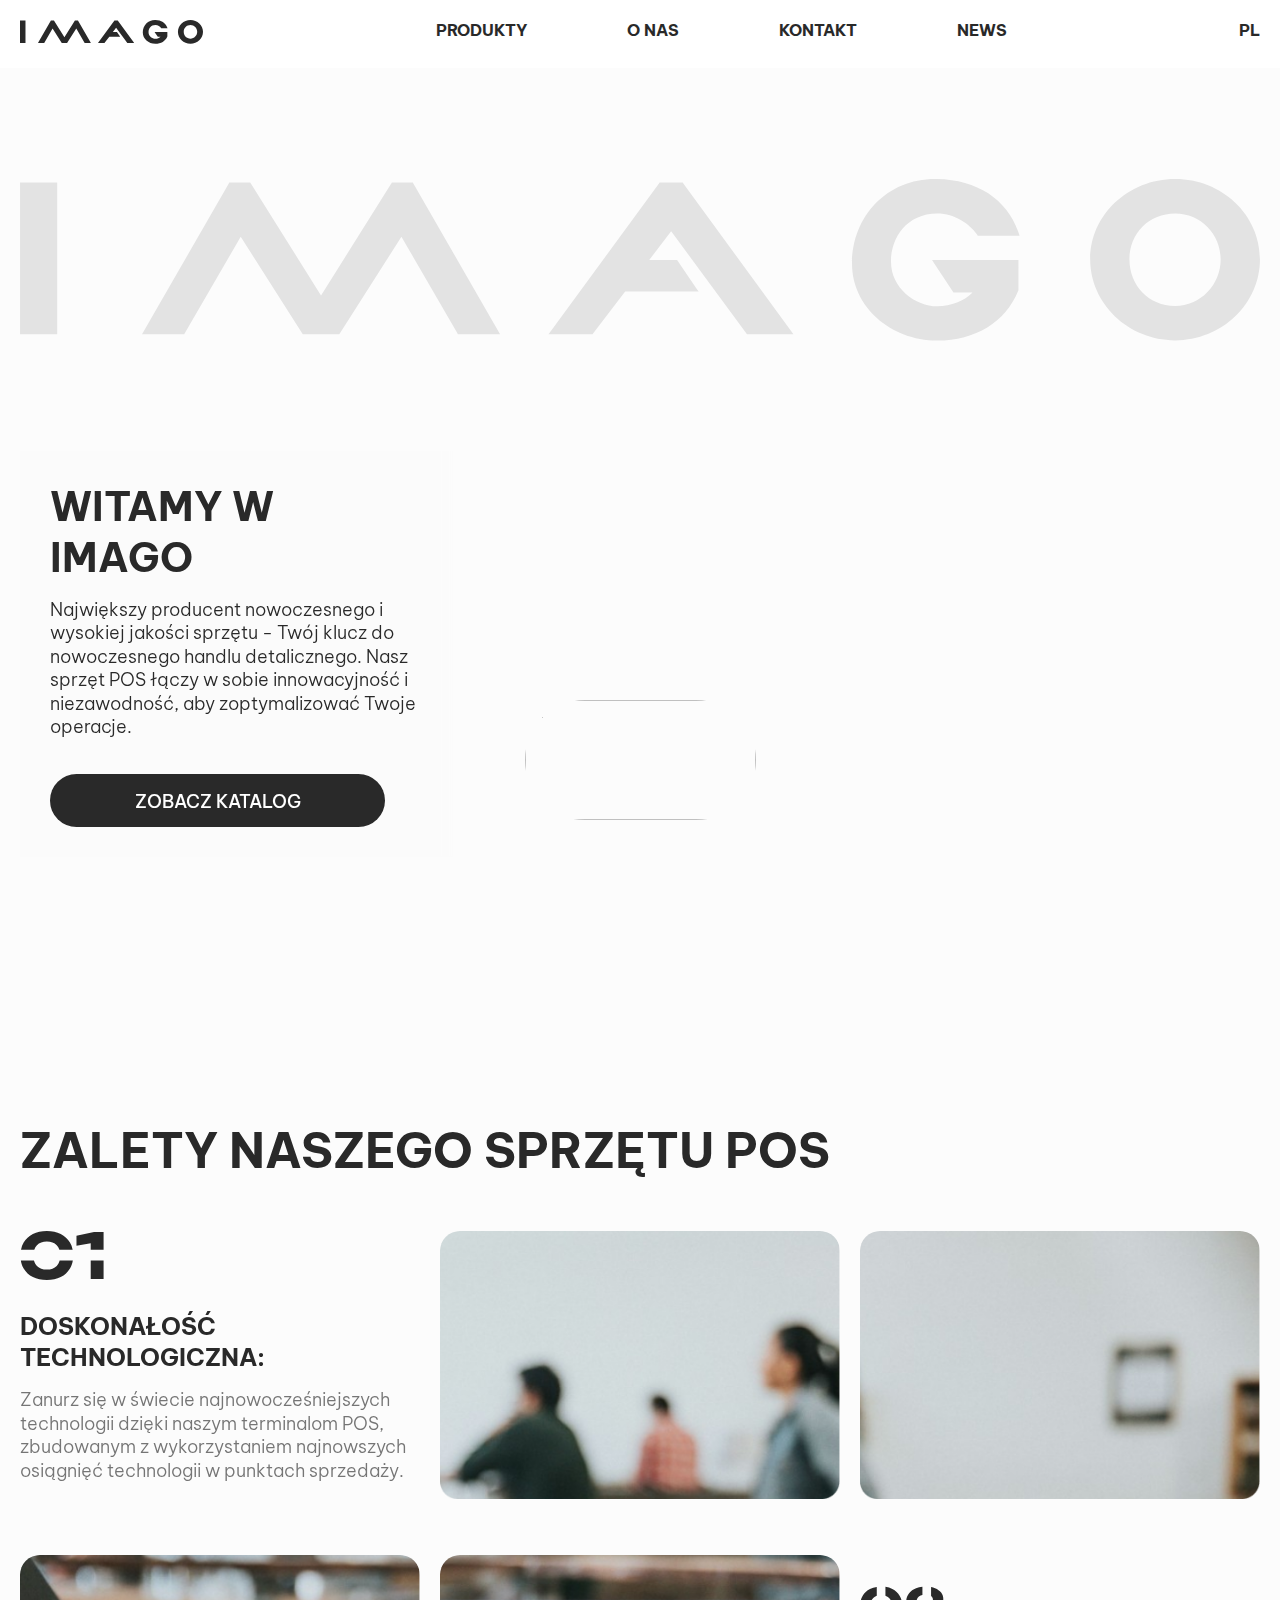
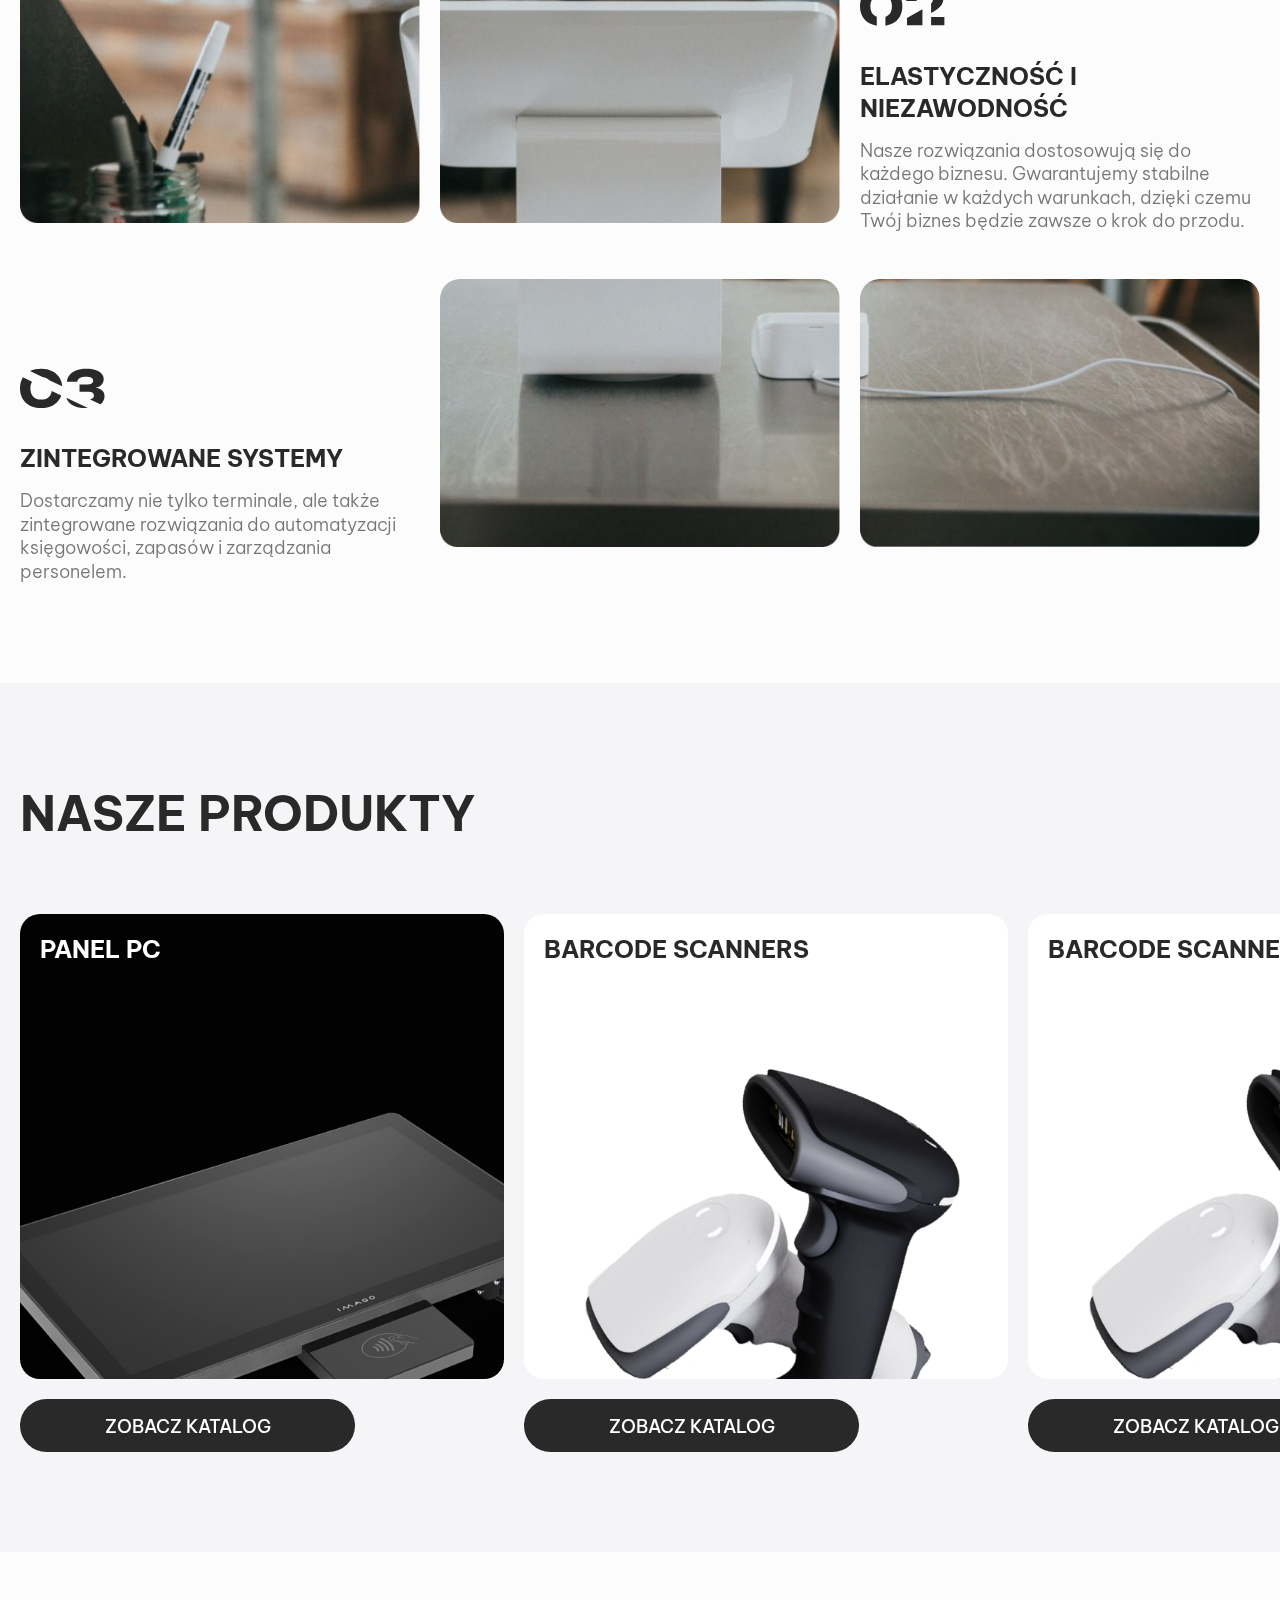
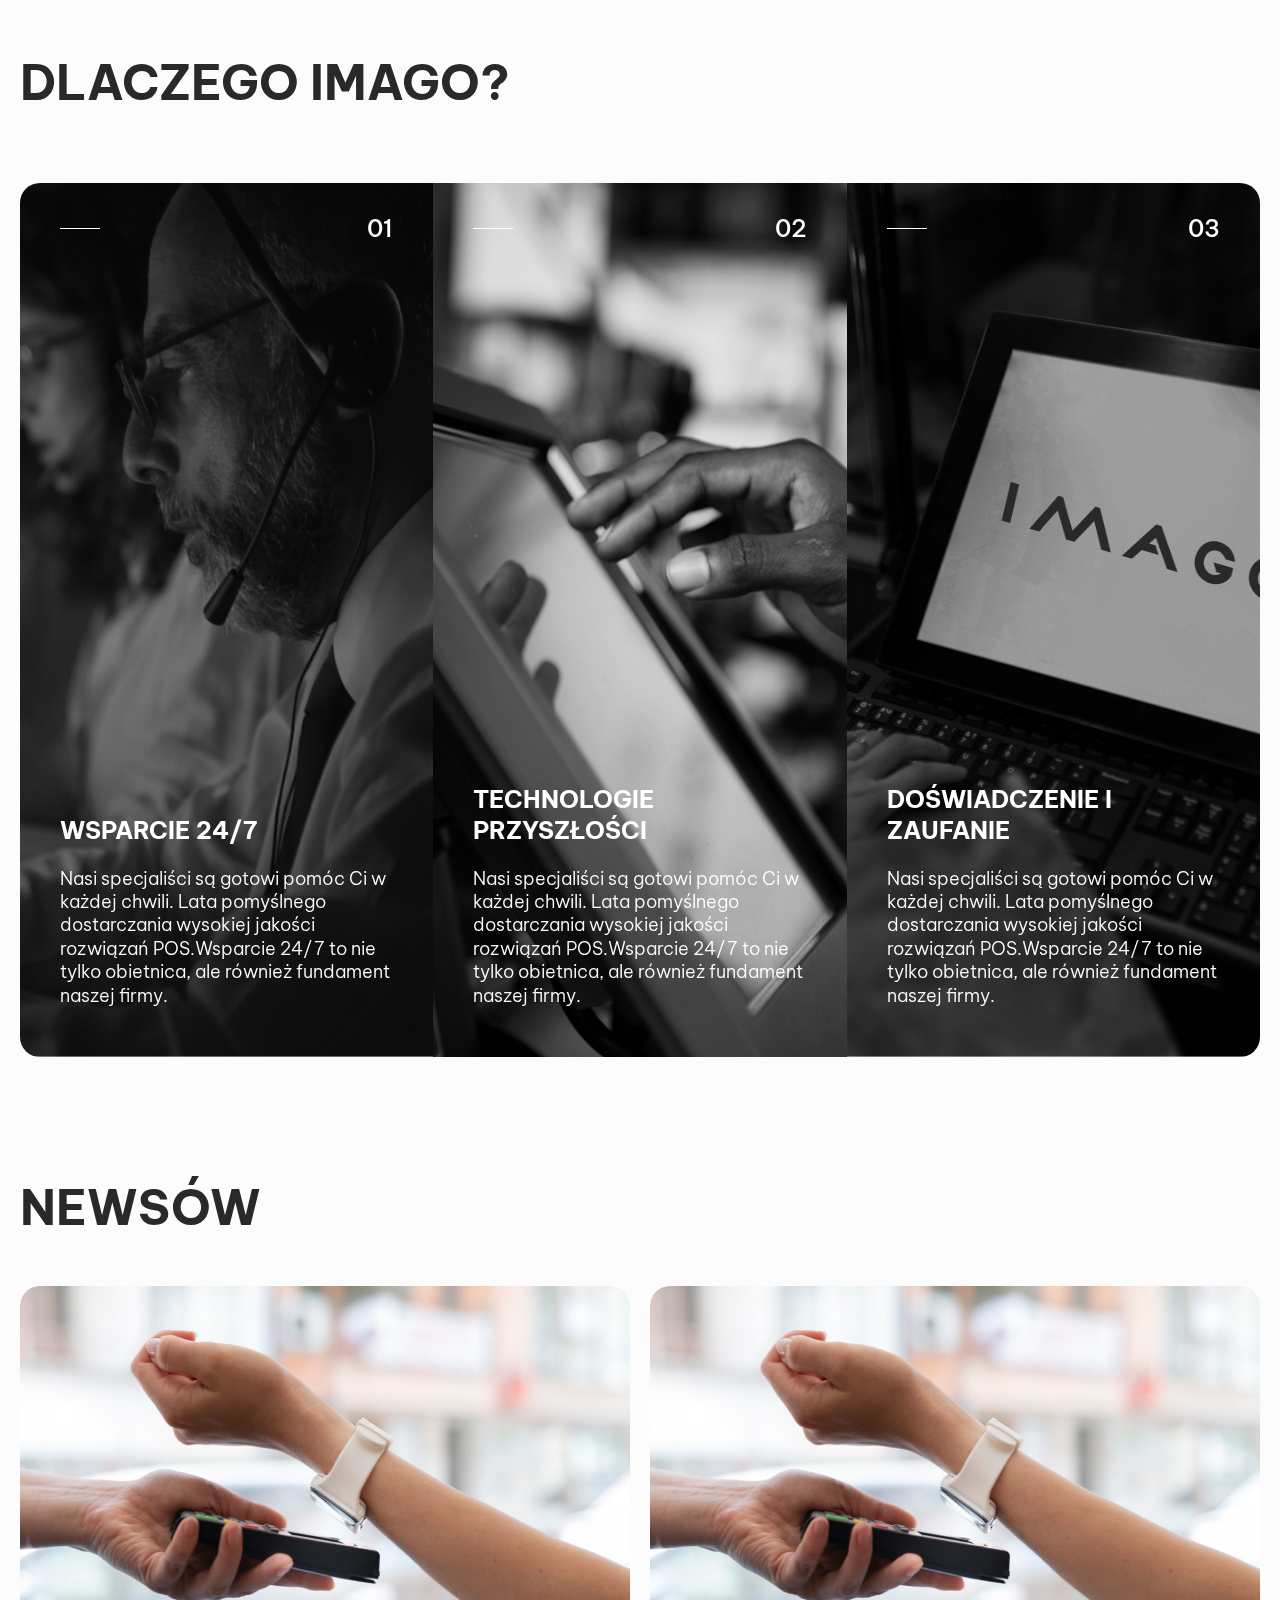
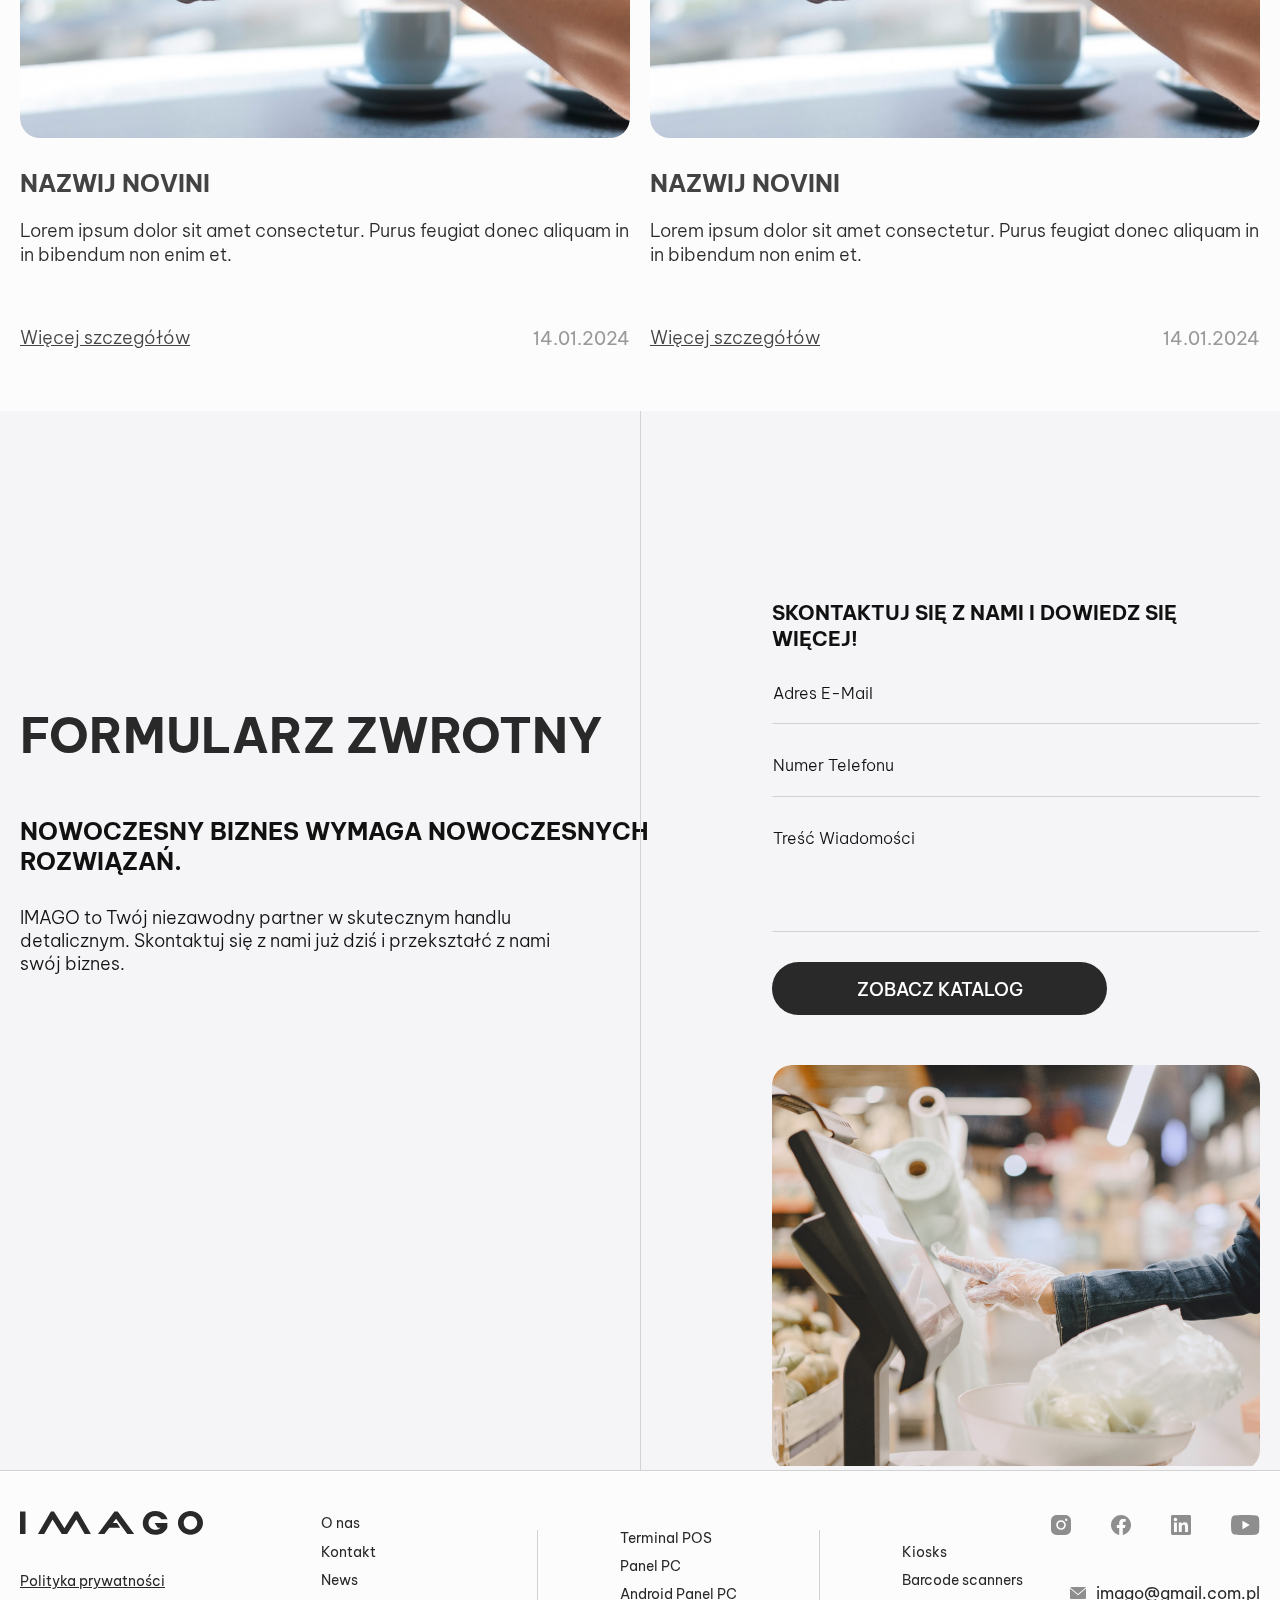
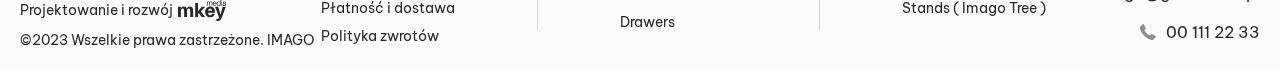
==== commit 8399b144: "added gsap + catalog page (start)" ====
--- a/index.html
+++ b/index.html
@@ -3,6 +3,9 @@
 	<head>
 		<meta charset="UTF-8" />
 		<meta name="viewport" content="width=device-width, initial-scale=1.0" />
+		<link
+			rel="stylesheet"
+			href="https://cdn.jsdelivr.net/npm/swiper@11/swiper-bundle.min.css" />
 		<link rel="stylesheet" href="css/all.css" />
 		<link rel="stylesheet" href="css/media.css" />
 	</head>
@@ -16,7 +19,9 @@
 
 					<ul class="desktop-nav">
 						<li class="desktop-nav__item">
-							<a class="desktop-nav__link" id="menu-link">Produkty</a>
+							<a class="desktop-nav__link" id="menu-link"
+								>Produkty</a
+							>
 						</li>
 						<li class="desktop-nav__item">
 							<a href="/" class="desktop-nav__link">O nas</a>
@@ -34,29 +39,46 @@
 			</div>
 		</header>
 
-        <section class="menu" id="popup-menu">
-            <div class="menu__inner">
-
-                <ul class="menu__inner-list">
-                    <li class="menu__inner-item"><a href="/" class="menu__inner-link">terminal POS</a></li>
-                    <li class="menu__inner-item"><a href="/" class="menu__inner-link">Panel PC</a></li>
-                    <li class="menu__inner-item"><a href="/" class="menu__inner-link">Android Panel PC
-                    </a></li>
-                    <li class="menu__inner-item"><a href="/" class="menu__inner-link">Drawers</a></li>
-                </ul>
-
-                <ul class="menu__inner-list">
-                    <li class="menu__inner-item"><a href="/" class="menu__inner-link">Kiosks</a></li>
-                    <li class="menu__inner-item"><a href="/" class="menu__inner-link">Barcode scanners</a></li>
-                    <li class="menu__inner-item"><a href="/" class="menu__inner-link">Stands ( Imago Tree )
-                    </a></li>
-                </ul>
-
-                <div class="menu__img">
-                    <img src="images/menuDesktop.png" alt="">
-                </div>
-            </div>
-        </section>
+		<section class="menu" id="popup-menu">
+			<div class="menu__inner">
+				<ul class="menu__inner-list">
+					<li class="menu__inner-item">
+						<a href="/" class="menu__inner-link">terminal POS</a>
+					</li>
+					<li class="menu__inner-item">
+						<a href="/" class="menu__inner-link">Panel PC</a>
+					</li>
+					<li class="menu__inner-item">
+						<a href="/" class="menu__inner-link"
+							>Android Panel PC
+						</a>
+					</li>
+					<li class="menu__inner-item">
+						<a href="/" class="menu__inner-link">Drawers</a>
+					</li>
+				</ul>
+
+				<ul class="menu__inner-list">
+					<li class="menu__inner-item">
+						<a href="/" class="menu__inner-link">Kiosks</a>
+					</li>
+					<li class="menu__inner-item">
+						<a href="/" class="menu__inner-link"
+							>Barcode scanners</a
+						>
+					</li>
+					<li class="menu__inner-item">
+						<a href="/" class="menu__inner-link"
+							>Stands ( Imago Tree )
+						</a>
+					</li>
+				</ul>
+
+				<div class="menu__img">
+					<img src="images/menuDesktop.png" alt="" />
+				</div>
+			</div>
+		</section>
 
 		<main class="main">
 			<section class="hero">
@@ -84,6 +106,10 @@
 						</div>
 					</div>
 				</div>
+			</section>
+
+			<section class="big-img">
+				<img src="images/bigImgSection.png" alt="" />
 			</section>
 
 			<section class="about">
@@ -178,8 +204,8 @@
 				<div class="container">
 					<div class="products__inner">
 						<h2 class="title">Nasze produkty</h2>
-						<div class="products__swiper">
-							<!-- SWIPER CARD -->
+
+						<!-- <div class="products__swiper">
 							<div class="swiper-card active">
 								<div class="swiper-card__img">
 									<p class="swiper__title">Panel PC</p>
@@ -209,6 +235,62 @@
 									Zobacz katalog
 								</button>
 							</div>
+						</div> -->
+
+						<div class="swiper mySwiper products__swiper">
+							<div class="swiper-wrapper">
+								<div class="swiper-slide">
+									<div class="swiper-card">
+										<div class="swiper-card__img">
+											<p class="swiper__title">
+												Panel PC
+											</p>
+											<img
+												src="images/swiper1.png"
+												alt=""
+												class="swiper__img" />
+										</div>
+
+										<button class="catalog-btn">
+											Zobacz katalog
+										</button>
+									</div>
+								</div>
+								<div class="swiper-slide">
+									<div class="swiper-card">
+										<div class="swiper-card__img">
+											<p class="swiper__title">
+												Barcode scanners
+											</p>
+											<img
+												src="images/swiper2.png"
+												alt=""
+												class="swiper__img" />
+										</div>
+
+										<button class="catalog-btn">
+											Zobacz katalog
+										</button>
+									</div>
+								</div>
+								<div class="swiper-slide">
+									<div class="swiper-card">
+										<div class="swiper-card__img">
+											<p class="swiper__title">
+												Barcode scanners
+											</p>
+											<img
+												src="images/swiper2.png"
+												alt=""
+												class="swiper__img" />
+										</div>
+
+										<button class="catalog-btn">
+											Zobacz katalog
+										</button>
+									</div>
+								</div>
+							</div>
 						</div>
 					</div>
 				</div>
@@ -216,61 +298,85 @@
 
 			<section class="about-cards">
 				<div class="container">
-					<div class="about__inner">
+					<div class="about-cards__inner">
 						<h2 class="title">Dlaczego imago?</h2>
 
 						<div class="about-cards__container">
 							<div class="about-cards__card">
-                                <img src="images/about-card-bg1.png" alt="" class="about-cards__img">
-
-                                <div class="about-cards__top">
-                                    <span class="line"></span>
-                                    <span class="num">01</span>
-                                </div>
-
-
-                                <div class="about-cards__bottom">
-                                    <h3 class="about-cards__card-title">Wsparcie 24/7</h3>
-                                    <p class="about-cards__card-desc">
-                                        Nasi specjaliści są gotowi pomóc Ci w każdej chwili.
-                                        Lata pomyślnego dostarczania wysokiej jakości rozwiązań POS.Wsparcie 24/7 to nie tylko obietnica, ale również fundament naszej firmy.
-                                    </p>
-                                </div>
-                            </div>
+								<img
+									src="images/about-card-bg1.png"
+									alt=""
+									class="about-cards__img" />
+
+								<div class="about-cards__top">
+									<span class="line"></span>
+									<span class="num">01</span>
+								</div>
+
+								<div class="about-cards__bottom">
+									<h3 class="about-cards__card-title">
+										Wsparcie 24/7
+									</h3>
+									<p class="about-cards__card-desc">
+										Nasi specjaliści są gotowi pomóc Ci w
+										każdej chwili. Lata pomyślnego
+										dostarczania wysokiej jakości rozwiązań
+										POS.Wsparcie 24/7 to nie tylko
+										obietnica, ale również fundament naszej
+										firmy.
+									</p>
+								</div>
+							</div>
 							<div class="about-cards__card">
-                                <img src="images/about-card-bg2.png" alt="" class="about-cards__img">
-
-                                <div class="about-cards__top">
-                                    <span class="line"></span>
-                                    <span class="num">02</span>
-                                </div>
-
-
-                                <div class="about-cards__bottom">
-                                    <h3 class="about-cards__card-title">Technologie przyszłości</h3>
-                                    <p class="about-cards__card-desc">
-                                        Nasi specjaliści są gotowi pomóc Ci w każdej chwili.
-                                        Lata pomyślnego dostarczania wysokiej jakości rozwiązań POS.Wsparcie 24/7 to nie tylko obietnica, ale również fundament naszej firmy.
-                                    </p>
-                                </div>
-                            </div>
+								<img
+									src="images/about-card-bg2.png"
+									alt=""
+									class="about-cards__img" />
+
+								<div class="about-cards__top">
+									<span class="line"></span>
+									<span class="num">02</span>
+								</div>
+
+								<div class="about-cards__bottom">
+									<h3 class="about-cards__card-title">
+										Technologie przyszłości
+									</h3>
+									<p class="about-cards__card-desc">
+										Nasi specjaliści są gotowi pomóc Ci w
+										każdej chwili. Lata pomyślnego
+										dostarczania wysokiej jakości rozwiązań
+										POS.Wsparcie 24/7 to nie tylko
+										obietnica, ale również fundament naszej
+										firmy.
+									</p>
+								</div>
+							</div>
 							<div class="about-cards__card">
-                                <img src="images/about-card-bg3.png" alt="" class="about-cards__img">
-
-                                <div class="about-cards__top">
-                                    <span class="line"></span>
-                                    <span class="num">03</span>
-                                </div>
-
-
-                                <div class="about-cards__bottom">
-                                    <h3 class="about-cards__card-title">Doświadczenie i zaufanie</h3>
-                                    <p class="about-cards__card-desc">
-                                        Nasi specjaliści są gotowi pomóc Ci w każdej chwili.
-                                        Lata pomyślnego dostarczania wysokiej jakości rozwiązań POS.Wsparcie 24/7 to nie tylko obietnica, ale również fundament naszej firmy.
-                                    </p>
-                                </div>
-                            </div>
+								<img
+									src="images/about-card-bg3.png"
+									alt=""
+									class="about-cards__img" />
+
+								<div class="about-cards__top">
+									<span class="line"></span>
+									<span class="num">03</span>
+								</div>
+
+								<div class="about-cards__bottom">
+									<h3 class="about-cards__card-title">
+										Doświadczenie i zaufanie
+									</h3>
+									<p class="about-cards__card-desc">
+										Nasi specjaliści są gotowi pomóc Ci w
+										każdej chwili. Lata pomyślnego
+										dostarczania wysokiej jakości rozwiązań
+										POS.Wsparcie 24/7 to nie tylko
+										obietnica, ale również fundament naszej
+										firmy.
+									</p>
+								</div>
+							</div>
 						</div>
 					</div>
 				</div>
@@ -406,23 +512,35 @@
 					<div class="footer-center">
 						<div class="links-list">
 							<a href="/" class="links-list__item">O nas</a>
-                            <a href="/" class="links-list__item">Kontakt</a>
-                            <a href="/" class="links-list__item">News</a>
-                            <a href="/" class="links-list__item">Płatność i dostawa</a>
-                            <a href="/" class="links-list__item">Polityka zwrotów</a>
-						</div>
-                        <div class="devider"></div>
+							<a href="/" class="links-list__item">Kontakt</a>
+							<a href="/" class="links-list__item">News</a>
+							<a href="/" class="links-list__item"
+								>Płatność i dostawa</a
+							>
+							<a href="/" class="links-list__item"
+								>Polityka zwrotów</a
+							>
+						</div>
+						<div class="devider"></div>
 						<div class="links-list">
-							<a href="/" class="links-list__item">Terminal POS</a>
-                            <a href="/" class="links-list__item">Panel PC</a>
-                            <a href="/" class="links-list__item">Android Panel PC</a>
-                            <a href="/" class="links-list__item">Drawers</a>
-						</div>
-                        <div class="devider"></div>
+							<a href="/" class="links-list__item"
+								>Terminal POS</a
+							>
+							<a href="/" class="links-list__item">Panel PC</a>
+							<a href="/" class="links-list__item"
+								>Android Panel PC</a
+							>
+							<a href="/" class="links-list__item">Drawers</a>
+						</div>
+						<div class="devider"></div>
 						<div class="links-list">
 							<a href="/" class="links-list__item">Kiosks</a>
-                            <a href="/" class="links-list__item">Barcode scanners</a>
-                            <a href="/" class="links-list__item">Stands ( Imago Tree )</a>
+							<a href="/" class="links-list__item"
+								>Barcode scanners</a
+							>
+							<a href="/" class="links-list__item"
+								>Stands ( Imago Tree )</a
+							>
 						</div>
 					</div>
 
@@ -459,6 +577,9 @@
 				</div>
 			</div>
 		</footer>
+		<script src="https://cdn.jsdelivr.net/npm/gsap@3.12.5/dist/gsap.min.js"></script>
+		<script src="https://cdn.jsdelivr.net/npm/gsap@3.12.5/dist/ScrollTrigger.min.js"></script>
+		<script src="https://cdn.jsdelivr.net/npm/swiper@11/swiper-bundle.min.js"></script>
 		<script src="js/main.js"></script>
 	</body>
 </html>
--- a/css/all.css
+++ b/css/all.css
@@ -94,6 +94,8 @@
 body {
 	line-height: 1;
 	background: #fcfcfc;
+	display: flex;
+	flex-direction: column;
 }
 
 article,
@@ -346,7 +348,7 @@
 
 .menu__inner {
 	width: 100%;
-	padding-left: calc(50vw - 720px);
+	padding-left: calc(50vw - 710px);
 	background: #fff;
 	border-radius: 0px 0px 0px 20px;
 
@@ -436,10 +438,33 @@
 
 /* HERO STYLES */
 
+/* BIG IMG */
+
+.big-img {
+	margin: 0px auto;
+	position: relative;
+	top: -200px;
+	width: 231px;
+	height: 120px;
+	border-radius: 100px;
+	overflow: hidden;
+	max-height: 1006px;
+}
+
+.big-img img {
+	width: 100%;
+	height: 100%;
+	object-position: center;
+	object-fit: cover;
+}
+
+/* BIG IMG */
+
 /* ABOUT SECTION STYLES */
 
 .about {
 	padding-top: 100px;
+    padding-bottom: 100px;
 }
 
 .about__plates {
@@ -507,6 +532,7 @@
 	display: flex;
 	gap: 20px;
 	margin-top: 70px;
+	overflow: visible;
 }
 
 .products__swiper::-webkit-scrollbar {
@@ -535,7 +561,7 @@
 	height: 465px;
 	border-radius: 20px;
 	overflow: hidden;
-
+	transition: all 0.4s;
 	position: relative;
 }
 
@@ -545,7 +571,7 @@
 	font-weight: 700;
 	line-height: 130%; /* 31.2px */
 	text-transform: uppercase;
-
+	transition: all 0.4s;
 	position: absolute;
 	top: 20px;
 	left: 20px;
@@ -557,14 +583,11 @@
 	left: 0;
 }
 
-.swiper-card.active .swiper__title {
+.swiper-slide-active .swiper__title {
 	color: #fff;
 }
 
-.swiper-card.active {
-}
-
-.swiper-card.active .swiper-card__img {
+.swiper-slide-active .swiper-card__img {
 	background: #020202;
 }
 
@@ -572,7 +595,7 @@
 
 /* ABOUT-CARDS SECTION STYLES */
 
-.about__inner {
+.about-cards__inner {
 	padding-top: 100px;
 	padding-bottom: 100px;
 }
@@ -589,9 +612,9 @@
 	height: 874px;
 	width: 33.33%;
 
-    display: flex;
-    flex-direction: column;
-    justify-content: space-between;
+	display: flex;
+	flex-direction: column;
+	justify-content: space-between;
 
 	padding: 30px 40px 50px;
 }
@@ -611,7 +634,7 @@
 	font-weight: 700;
 	line-height: 130%; /* 31.2px */
 	text-transform: uppercase;
-    margin-bottom: 20px;
+	margin-bottom: 20px;
 }
 
 .about-cards__card-desc {
@@ -624,24 +647,24 @@
 }
 
 .about-cards__top {
-    display: flex;
-    justify-content: space-between;
-    align-items: center;
+	display: flex;
+	justify-content: space-between;
+	align-items: center;
 }
 
 .about-cards__top .line {
-    display: block;
-    width: 40px;
-    height: 1px;
-    background: #fff;
+	display: block;
+	width: 40px;
+	height: 1px;
+	background: #fff;
 }
 
 .about-cards__top .num {
-    color: #FFF;
-    font-size: 24px;
-    font-weight: 500;
-    line-height: 130%; /* 31.2px */
-    text-transform: uppercase;
+	color: #fff;
+	font-size: 24px;
+	font-weight: 500;
+	line-height: 130%; /* 31.2px */
+	text-transform: uppercase;
 }
 
 /* ABOUT-CARDS SECTION STYLES */
@@ -949,3 +972,143 @@
 	opacity: 0.8;
 }
 /* FOOTER SECTION */
+
+/* CATALOG PAGE */
+
+.main-catalog {
+	margin-top: 64px;
+}
+
+/* CATALOG HERO SECTION */
+
+.hero-catalog {
+	background: #f5f5f7;
+}
+
+.hero-catalog .container {
+	padding: 0;
+	max-width: none;
+	padding-left: calc(50vw - 710px);
+}
+
+.hero-catalog__inner {
+	display: flex;
+	justify-content: space-between;
+}
+
+.hero-catalog__intro {
+	padding-top: 148px;
+}
+
+.hero-catalog__title {
+	font-size: 40px;
+	margin-bottom: 33px;
+}
+
+.hero-catalog__intro-text {
+	max-width: 397px;
+	color: #000;
+	font-size: 20px;
+	font-weight: 300;
+	line-height: 130%; /* 26px */
+}
+
+.hero-catalog__image {
+	max-height: 512px;
+	max-width: 70%;
+}
+
+/* CATALOG HERO SECTION */
+
+/* CATALOG SECTION */
+.catalog-section {
+	padding-top: 70px;
+}
+
+.catalog__inner {
+	display: flex;
+	flex-direction: column;
+	gap: 15px;
+}
+
+.catalog__sort {
+	align-self: flex-end;
+}
+
+.catalog {
+	display: flex;
+	gap: 20px;
+}
+
+.catalog__filters {
+	flex-shrink: 0;
+	width: 335px;
+	height: 1071px;
+	border-radius: 20px;
+	background: #f5f5f7;
+}
+
+.catalog__items {
+	display: grid;
+	grid-template-columns: repeat(3, 1fr);
+	gap: 20px;
+}
+
+.catalog__card {
+	display: flex;
+	flex-direction: column;
+	gap: 10px;
+}
+
+.catalog__card-img {
+	border-radius: 20px;
+	background: #f5f5f7;
+	padding: 40px;
+}
+
+.catalog__card-img img {
+    width: 100%;
+    height: 100%;
+    object-fit: contain;
+}
+
+.catalog__card-desc {
+	color: #000;
+	font-size: 14px;
+	line-height: 130%;
+}
+
+.catalog__card-price {
+    color: #000;
+    font-weight: 700;
+    line-height: 130%; /* 20.8px */
+    text-transform: uppercase;  
+}
+
+.read-more-btn {
+	padding: 10px 26px;
+	width: auto;
+	font-size: 14px;
+	font-weight: 600;
+    align-self: flex-start;
+}
+
+.catalog__about-ctrg {
+    padding-top: 70px;
+    padding-bottom: 70px;
+}
+
+.about-catalog__title {
+    font-size: 40px;
+}
+
+.catalog__about-text {
+    margin-top: 20px;
+    color: #000;
+    font-size: 20px;
+    font-weight: 300;
+    line-height: 130%; 
+}
+/* CATALOG SECTION */
+
+/* CATALOG PAGE */
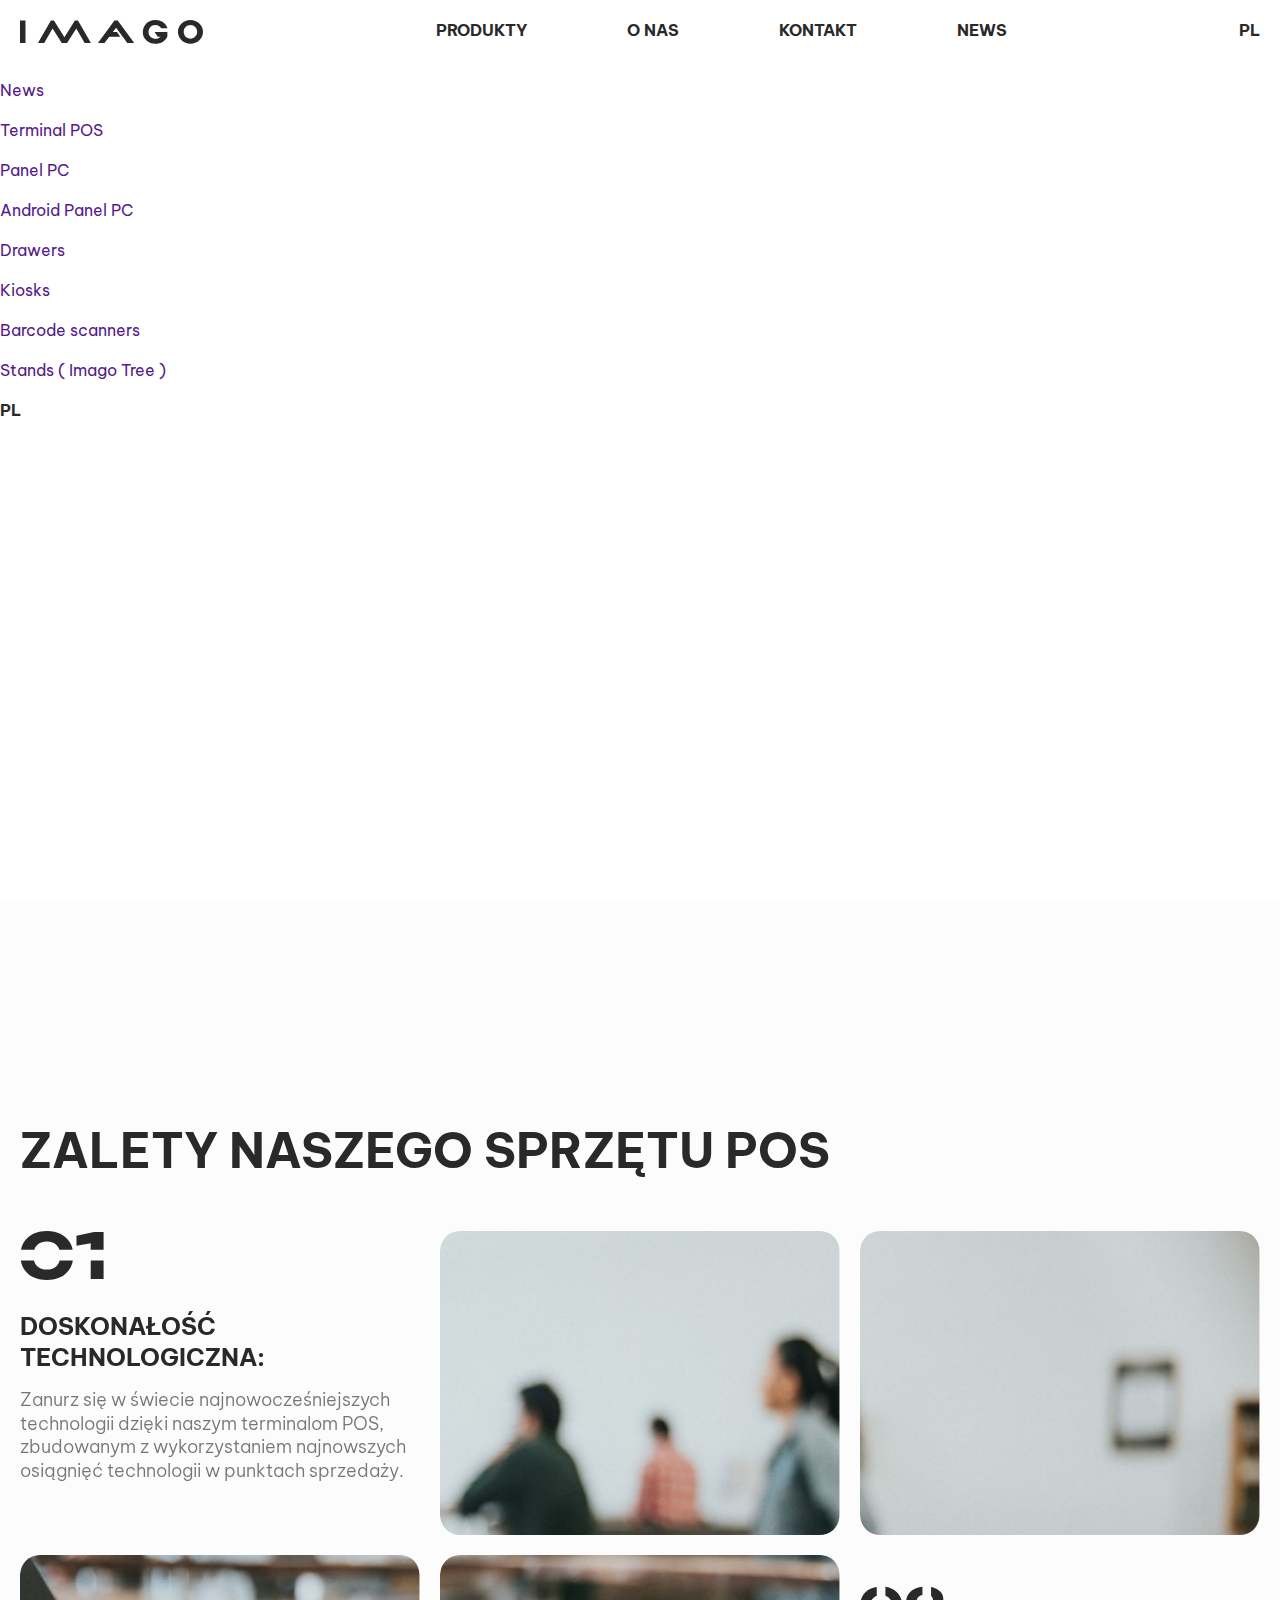
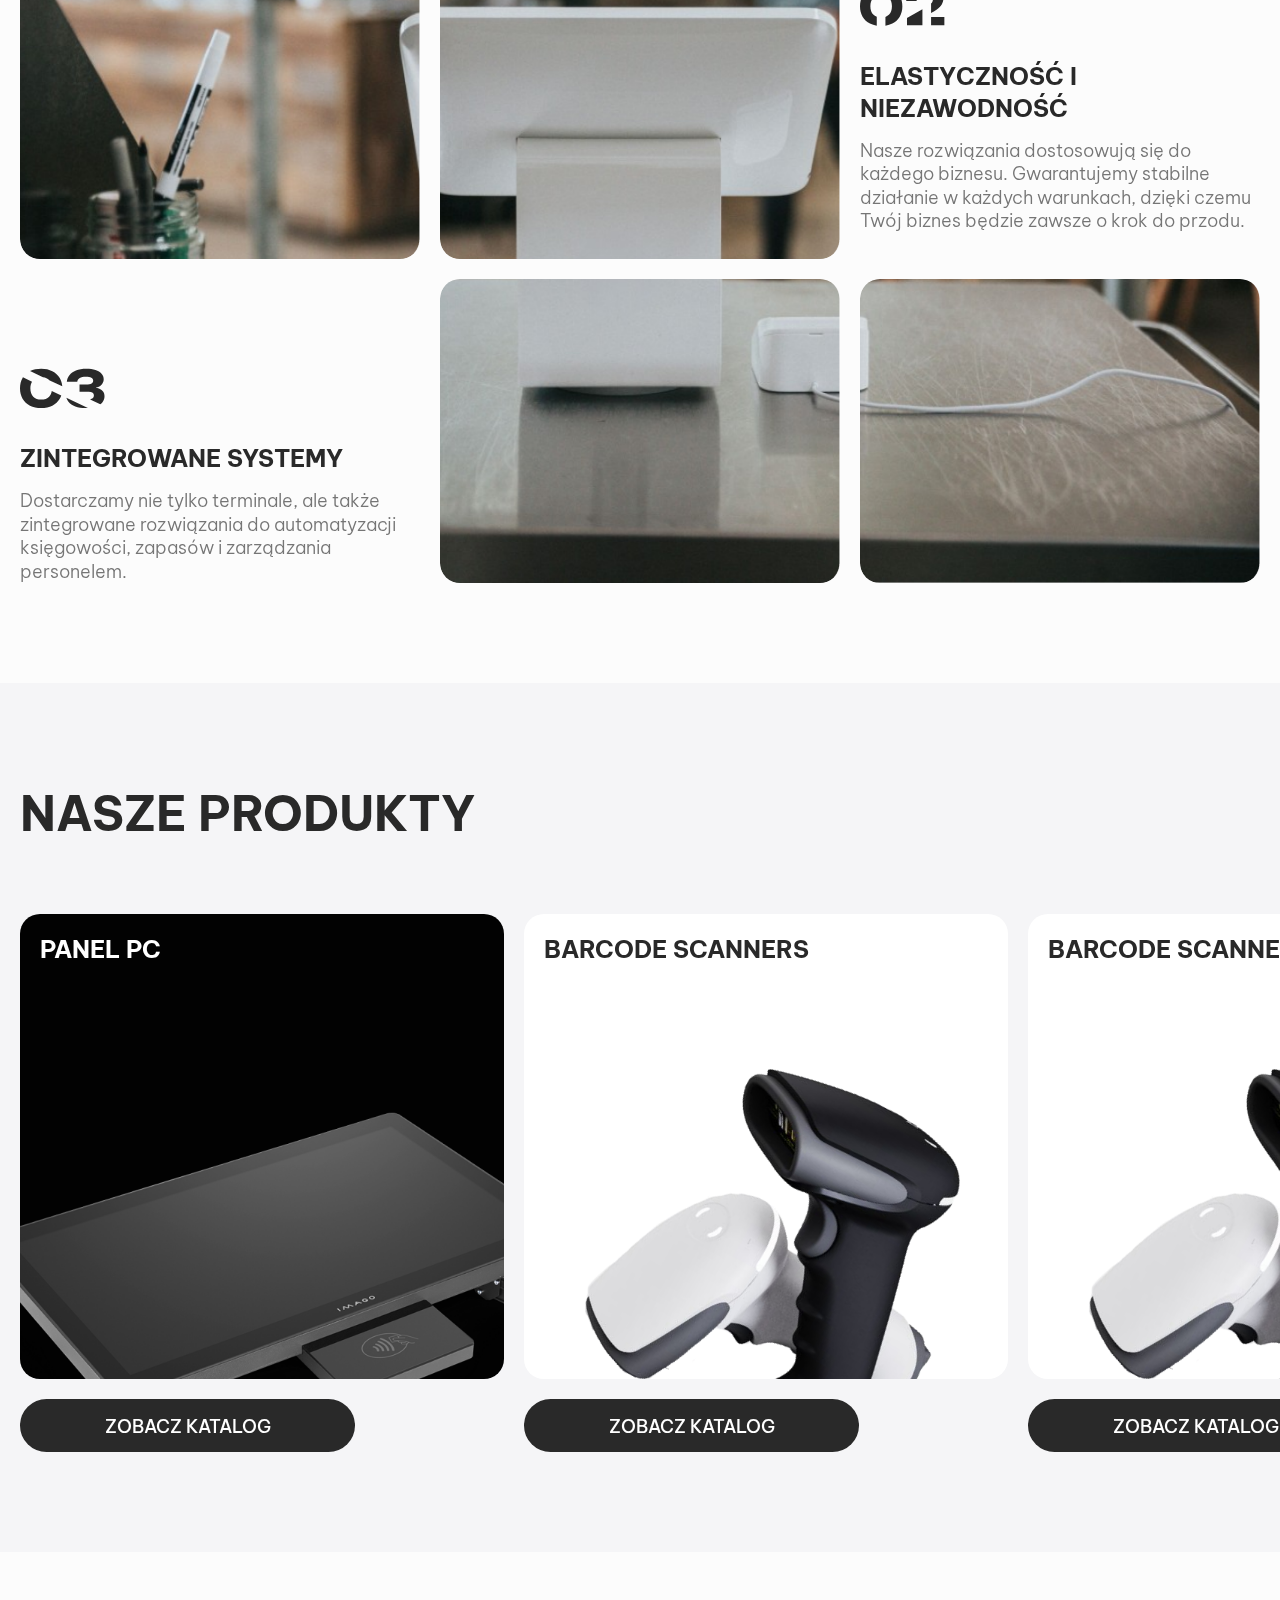
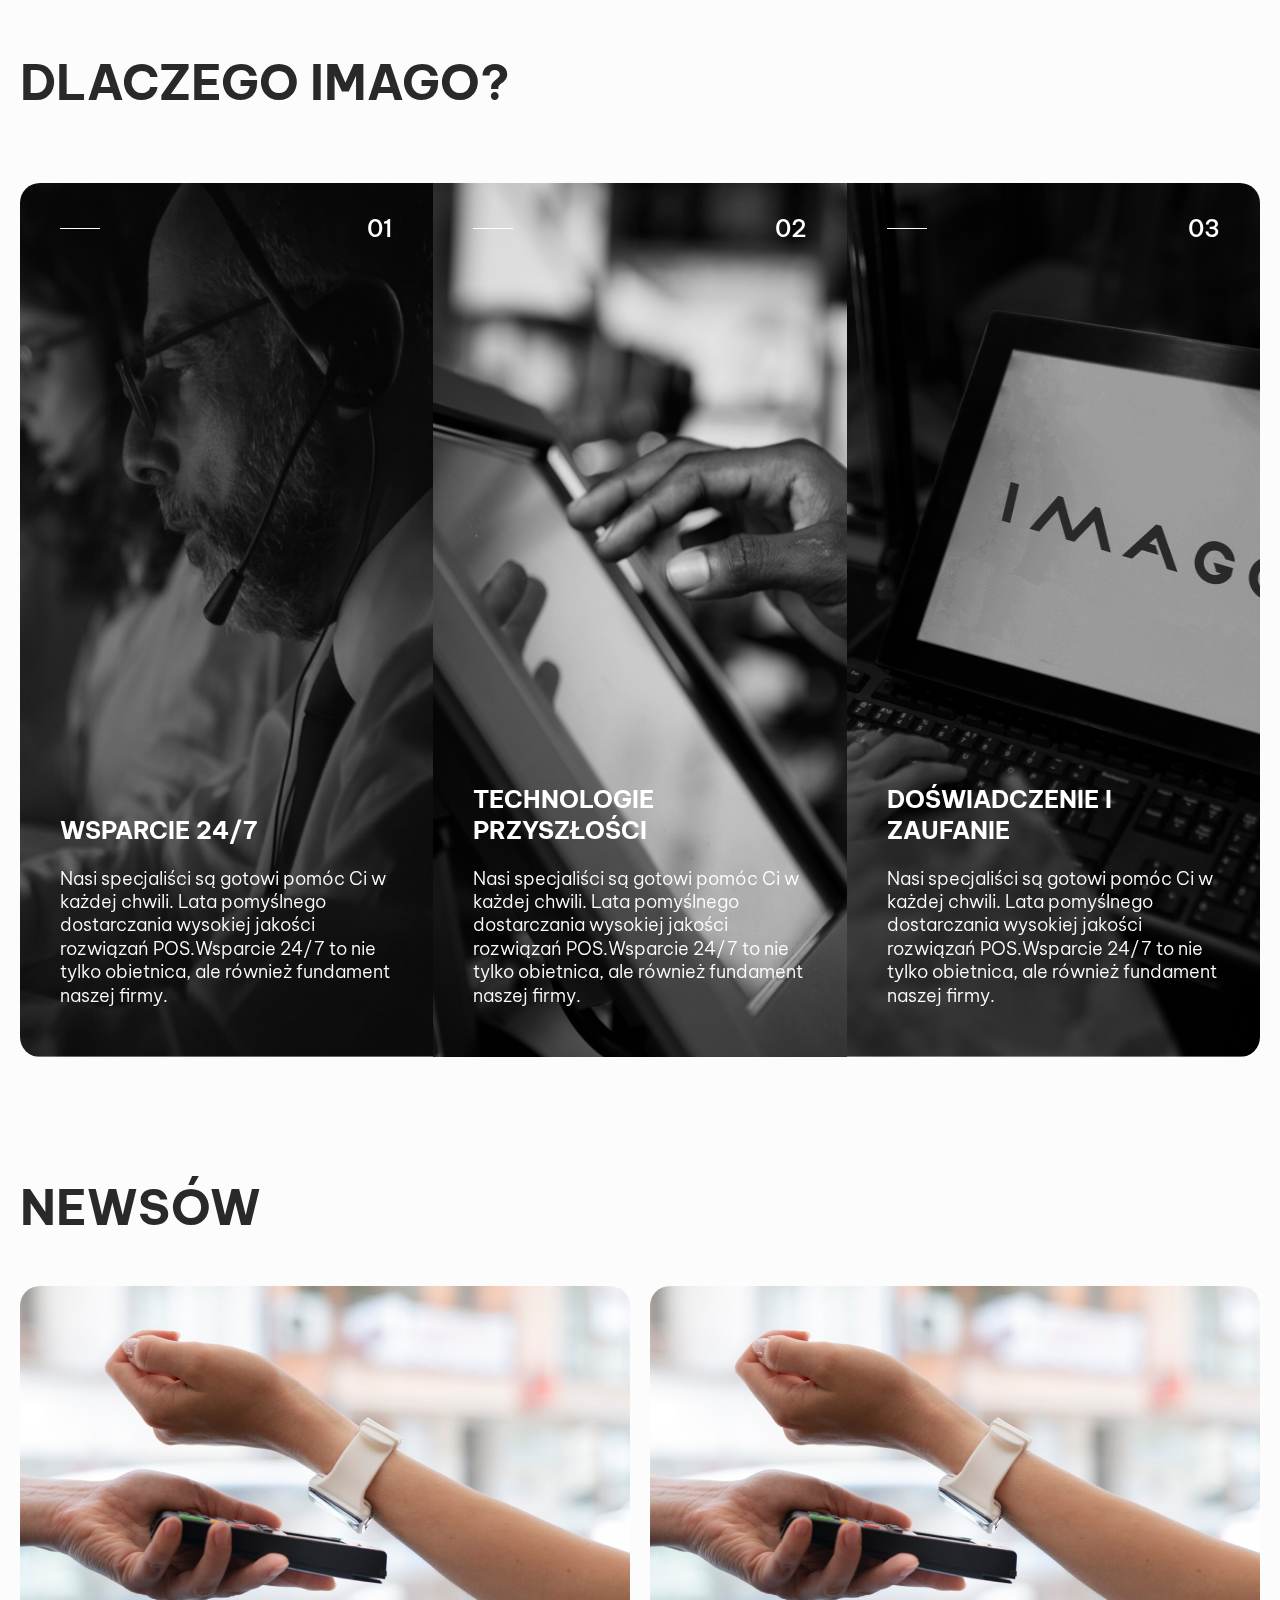
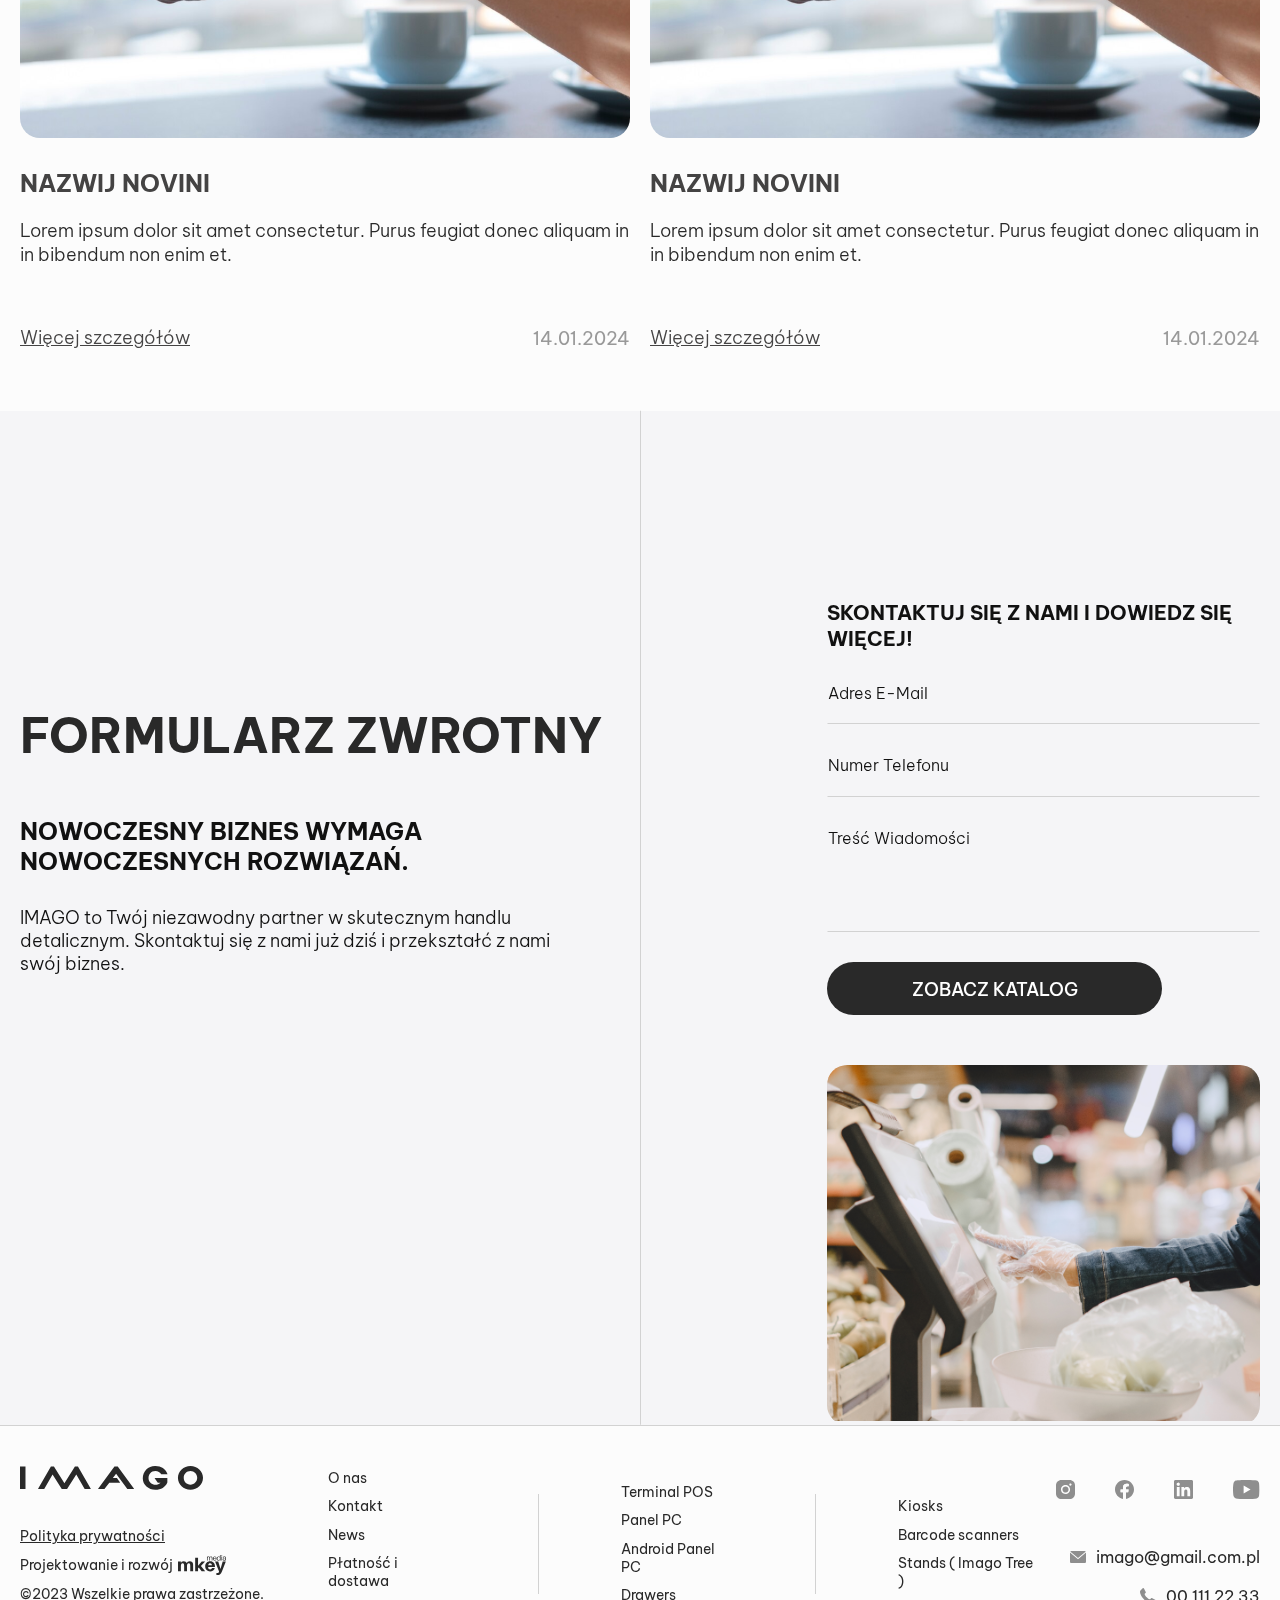
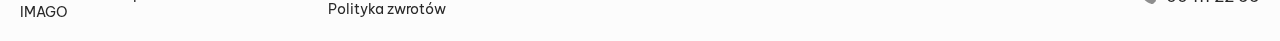
==== commit 543256c5: "added mobile menu + adaptives" ====
--- a/index.html
+++ b/index.html
@@ -35,50 +35,75 @@
 					</ul>
 
 					<p class="lang">PL</p>
+
+					<div class="burger" id="burger">
+						<div></div>
+						<div></div>
+						<div></div>
+					</div>
 				</div>
 			</div>
 		</header>
 
 		<section class="menu" id="popup-menu">
-			<div class="menu__inner">
-				<ul class="menu__inner-list">
-					<li class="menu__inner-item">
-						<a href="/" class="menu__inner-link">terminal POS</a>
-					</li>
-					<li class="menu__inner-item">
-						<a href="/" class="menu__inner-link">Panel PC</a>
-					</li>
-					<li class="menu__inner-item">
-						<a href="/" class="menu__inner-link"
-							>Android Panel PC
-						</a>
-					</li>
-					<li class="menu__inner-item">
-						<a href="/" class="menu__inner-link">Drawers</a>
-					</li>
-				</ul>
-
-				<ul class="menu__inner-list">
-					<li class="menu__inner-item">
-						<a href="/" class="menu__inner-link">Kiosks</a>
-					</li>
-					<li class="menu__inner-item">
-						<a href="/" class="menu__inner-link"
-							>Barcode scanners</a
-						>
-					</li>
-					<li class="menu__inner-item">
-						<a href="/" class="menu__inner-link"
-							>Stands ( Imago Tree )
-						</a>
-					</li>
-				</ul>
-
-				<div class="menu__img">
-					<img src="images/menuDesktop.png" alt="" />
+			<div class="menu__container">
+				<div class="menu__inner">
+					<ul class="menu__inner-list">
+						<li class="menu__inner-item">
+							<a href="/" class="menu__inner-link">terminal POS</a>
+						</li>
+						<li class="menu__inner-item">
+							<a href="/" class="menu__inner-link">Panel PC</a>
+						</li>
+						<li class="menu__inner-item">
+							<a href="/" class="menu__inner-link"
+								>Android Panel PC
+							</a>
+						</li>
+						<li class="menu__inner-item">
+							<a href="/" class="menu__inner-link">Drawers</a>
+						</li>
+					</ul>
+
+					<ul class="menu__inner-list">
+						<li class="menu__inner-item">
+							<a href="/" class="menu__inner-link">Kiosks</a>
+						</li>
+						<li class="menu__inner-item">
+							<a href="/" class="menu__inner-link"
+								>Barcode scanners</a
+							>
+						</li>
+						<li class="menu__inner-item">
+							<a href="/" class="menu__inner-link"
+								>Stands ( Imago Tree )
+							</a>
+						</li>
+					</ul>
+
+					<div class="menu__img">
+						<img src="images/menuDesktop.png" alt="" />
+					</div>
 				</div>
 			</div>
 		</section>
+
+        <section class="mobile-menu active" id="mobile-menu">
+            <ul class="mobile-nav">
+                <li class="mobile-nav__item"><a href="" class="mobile-nav__link">O nas</a></li>
+                <li class="mobile-nav__item"><a href="" class="mobile-nav__link">Kontakt</a></li>
+                <li class="mobile-nav__item"><a href="" class="mobile-nav__link">News</a></li>
+                <li class="mobile-nav__item"><a href="" class="mobile-nav__link">Terminal POS</a></li>
+                <li class="mobile-nav__item"><a href="" class="mobile-nav__link">Panel PC</a></li>
+                <li class="mobile-nav__item"><a href="" class="mobile-nav__link">Android Panel PC</a></li>
+                <li class="mobile-nav__item"><a href="" class="mobile-nav__link">Drawers</a></li>
+                <li class="mobile-nav__item"><a href="" class="mobile-nav__link">Kiosks</a></li>
+                <li class="mobile-nav__item"><a href="" class="mobile-nav__link">Barcode scanners</a></li>
+                <li class="mobile-nav__item"><a href="" class="mobile-nav__link">Stands ( Imago Tree )
+                </a></li>
+                <li class="mobile-nav__item"><p class="lang">PL</p></li>
+            </ul>
+        </section>
 
 		<main class="main">
 			<section class="hero">
@@ -109,6 +134,10 @@
 			</section>
 
 			<section class="big-img">
+				<img src="images/bigImgSection.png" alt="" />
+			</section>
+
+			<section class="big-img-mobile">
 				<img src="images/bigImgSection.png" alt="" />
 			</section>
 
@@ -574,6 +603,19 @@
 							</div>
 						</div>
 					</div>
+
+					<div class="footer__rights-mobile">
+						<a href="/" class="footer__privacy"
+							>Polityka prywatności</a
+						>
+						<a href="" class="made-by"
+							>Projektowanie i rozwój
+							<img src="images/icons/mkeyLogo.svg" alt=""
+						/></a>
+						<p class="rights">
+							©2023 Wszelkie prawa zastrzeżone. IMAGO
+						</p>
+					</div>
 				</div>
 			</div>
 		</footer>
--- a/css/all.css
+++ b/css/all.css
@@ -194,7 +194,7 @@
 .container {
 	display: block;
 	position: relative;
-	/* overflow: hidden; */
+	overflow: hidden;
 	width: 100%;
 	padding: 0 20px;
 	margin: 0 auto 0 auto;
@@ -204,13 +204,17 @@
 
 header,
 main,
-footer,
-section {
+footer {
 	display: block;
 	position: relative;
-	/* overflow: hidden; */
+	overflow: hidden;
 	width: 100%;
 }
+
+
+/* header {
+    overflow: hidden;
+} */
 
 /* COMMON STYLES */
 
@@ -236,6 +240,7 @@
 	cursor: pointer;
 	transition: all 0.3s;
 	border: 1px solid transparent;
+    white-space: nowrap;
 }
 
 .catalog-btn:hover {
@@ -254,6 +259,10 @@
 
 .selfEnd {
 	align-self: flex-end;
+}
+
+body.stopScroll {
+    overflow: hidden;
 }
 
 /* COMMON STYLES */
@@ -324,6 +333,51 @@
 	text-transform: uppercase;
 }
 
+
+.burger {
+    display: none;
+    flex-direction: column;
+    justify-content: space-between;
+    align-items: flex-end;
+    width: 30px;
+    height: 14px;
+    cursor: pointer;
+}
+
+.burger div {
+    width: 100%;
+    height: 1px;
+    background: #000;
+    padding: 0;
+    margin: 0;
+    transition: all 0.3s;
+}
+
+.burger :nth-child(2) {
+    width: 80%;
+}
+
+.burger :last-child {
+    width: 60%;
+}
+
+.burger.active :nth-child(2) {
+    opacity: 0;
+}
+
+.burger.active :first-child {
+    transform: translateY(6px) rotate(-45deg);
+
+}
+
+.burger.active :last-child {
+    transform: translateY(-6px) rotate(45deg);
+    width: 100%;
+    transform-origin: center; 
+}
+
+
+
 /* HEADER STYLES */
 
 /* POPUP MENU  */
@@ -347,13 +401,22 @@
 }
 
 .menu__inner {
+
+
+
+    margin-left: 20px;
+	display: flex;
+	justify-content: space-between;
+
+    
+}
+
+.menu__container {
+    border-radius: 0px 0px 0px 20px;
+    background: #fff;
 	width: 100%;
-	padding-left: calc(50vw - 710px);
-	background: #fff;
-	border-radius: 0px 0px 0px 20px;
-
-	display: flex;
-	justify-content: space-between;
+    padding-left: calc(50vw - 720px);
+    margin-left: auto;
 }
 
 .menu__img {
@@ -365,6 +428,7 @@
 	flex-direction: column;
 	gap: 40px;
 	margin-top: 62px;
+    margin-bottom: 122px;
 }
 
 .menu__inner-link {
@@ -380,6 +444,32 @@
 }
 
 /* POPUP MENU  */
+
+
+/* MOBILE MENU */
+
+.mobile-menu {
+    position: fixed;
+    z-index: 8;
+    top: 0;
+    left: -100%;
+    background: #fff;
+    width: 100vw;
+    height: 100vh;
+}
+
+.mobile-menu.active {
+    left: 0;
+}
+
+.mobile-nav {
+    display: flex;
+    flex-direction: column;
+    gap: 20px;
+}
+
+/* MOBILE MENU */
+
 
 /* HERO STYLES */
 .hero {
@@ -443,19 +533,34 @@
 .big-img {
 	margin: 0px auto;
 	position: relative;
-	top: -200px;
+	top: -50px;
 	width: 231px;
-	height: 120px;
+	min-height: 120px;
 	border-radius: 100px;
 	overflow: hidden;
-	max-height: 1006px;
 }
 
 .big-img img {
 	width: 100%;
 	height: 100%;
-	object-position: center;
+	/* object-position: center; */
 	object-fit: cover;
+}
+
+.big-img-mobile {
+    position: relative;
+    z-index: 4;
+    display: none;
+    margin: 0px auto;
+    margin-top: 50px;
+    overflow: hidden;
+}
+
+.big-img-mobile img {
+    position: relative;
+    width: 100%;
+    height: 100%;
+    object-fit: cover;
 }
 
 /* BIG IMG */
@@ -484,6 +589,10 @@
 	width: 100%;
 	height: 100%;
 	object-fit: contain;
+}
+
+.img-plate img {
+    height: 100%;
 }
 
 .text-plate {
@@ -583,6 +692,7 @@
 	left: 0;
 }
 
+
 .swiper-slide-active .swiper__title {
 	color: #fff;
 }
@@ -677,8 +787,7 @@
 }
 
 .blog-home__wrapper {
-	display: grid;
-	grid-template-columns: 1fr 1fr;
+	display: flex;
 	gap: 20px;
 	margin-top: 48px;
 }
@@ -691,6 +800,7 @@
 }
 
 .blog__card-img img {
+    object-fit: cover;
 	width: 100%;
 	height: 100%;
 }
@@ -754,9 +864,14 @@
 	transform: translate(0, -50%);
 }
 
+.feedback .container {
+    overflow: visible;
+}
+
 .feedback__inner {
 	display: flex;
 	justify-content: space-between;
+    gap: 100px;
 }
 
 .feedback-left {
@@ -826,9 +941,6 @@
 	text-transform: capitalize;
 }
 
-textarea.form__input {
-}
-
 .form-img {
 	border-radius: 20px;
 	overflow: hidden;
@@ -844,7 +956,7 @@
 
 .footer__inner {
 	padding: 40px 0 20px;
-
+    gap: 20px;
 	display: flex;
 	align-items: center;
 	justify-content: space-between;
@@ -861,7 +973,8 @@
 	width: 183px;
 }
 
-.footer__rights {
+.footer__rights,
+.footer__rights-mobile {
 	display: flex;
 	flex-direction: column;
 	gap: 10px;
@@ -971,6 +1084,10 @@
 .links-list__item:hover {
 	opacity: 0.8;
 }
+
+.footer__rights-mobile {
+    display: none;
+}
 /* FOOTER SECTION */
 
 /* CATALOG PAGE */
--- a/css/media.css
+++ b/css/media.css
@@ -0,0 +1,463 @@
+@media screen and (max-width: 1536px) {
+	.hero__logo {
+		margin-top: 52px;
+	}
+
+    .hero__block {
+        margin-top: 30px;
+    }
+}
+
+
+@media screen and (max-width: 1440px) {
+    .menu__img {
+        max-width: 50%;
+    }
+
+    .menu__inner-list {
+        margin-top: 30px;
+        margin-bottom: 62px;
+    }
+
+    .menu__img img {
+        height: 100%;
+    }
+}
+
+@media screen and (max-width: 1310px) {
+	.feedback__subtitle {
+		max-width: 80%;
+	}
+}
+
+@media screen and (max-width: 1200px) {
+
+    .menu__inner-link {
+        font-size: 16px;
+    }
+
+	.title {
+		font-size: 40px;
+	}
+
+	.hero__heading {
+		font-size: 32px;
+	}
+
+	.hero__text {
+		font-size: 14px;
+	}
+
+	.about-cards__card {
+		height: 600px;
+	}
+
+	.about-cards__card-title {
+		font-size: 18px;
+	}
+	.about-cards__card-desc {
+		font-size: 16px;
+	}
+
+	.text-plate__heading {
+		font-size: 20px;
+	}
+
+	.text-plate__text {
+		font-size: 16px;
+	}
+
+	.img-plate {
+		height: auto;
+	}
+
+	.feedback__desc {
+		max-width: 70%;
+	}
+
+	.blog__card-img {
+		max-height: 350px;
+	}
+
+	.footer-center {
+		gap: 30px;
+	}
+
+}
+
+@media screen and (max-width: 1024px) {
+	.catalog-btn {
+		font-size: 14px;
+		width: unset;
+		height: unset;
+		align-self: flex-start;
+		padding: 13px 78px;
+	}
+
+	.desktop-nav {
+		gap: 40px;
+	}
+
+	.hero__block {
+		max-width: 335px;
+	}
+
+	.hero__heading {
+		font-size: 20px;
+	}
+
+	.swiper-card__img {
+		height: 340px;
+	}
+
+	.about-cards__card-title {
+		margin-bottom: 10px;
+		font-size: 16px;
+	}
+
+	.about-cards__card-desc {
+		font-size: 14px;
+		font-weight: 300;
+	}
+
+	.blog__card-title {
+		font-size: 20px;
+		margin-top: 20px;
+	}
+
+	.blog__card-desc {
+		margin-bottom: 30px;
+		font-size: 14px;
+	}
+
+	.blog__card-link {
+		font-size: 14px;
+		line-height: 130%;
+	}
+
+	.blog__card-date {
+		font-size: 14px;
+		font-weight: 400;
+		line-height: 130%;
+	}
+
+	.feedback__title {
+		font-size: 24px;
+		margin-bottom: 20px;
+	}
+
+	.feedback__subtitle {
+		font-size: 16px;
+	}
+
+	.feedback__desc {
+		font-size: 14px;
+	}
+
+	.form__title {
+		font-size: 16px;
+	}
+
+	.form__input,
+	.form__input::placeholder {
+		font-size: 14px;
+		padding-bottom: 5px;
+		gap: 20px;
+	}
+
+	.footer__inner {
+		display: grid;
+	}
+
+	.footer-left {
+		gap: 20px;
+	}
+
+	.footer-right {
+		gap: 20px;
+	}
+
+	.footer__socials {
+		margin-bottom: 0;
+	}
+
+	.footer__contacts {
+		align-items: flex-start;
+	}
+
+    .feedback-left {
+        padding-top: 180px;
+    }
+
+    .feedback-right {
+        margin-top: 120px;
+    }
+
+    .text-plate__heading {
+        font-size: 14px;
+    }
+
+    .text-plate__text {
+        font-size: 14px;
+        margin-top: 10px;
+    }
+
+    .text-plate__img {
+        margin-bottom: 20px;
+        width: 62px;
+        height: 37px;
+    }
+
+    .about__plate {
+        height: auto;
+    }
+}
+
+@media screen and (max-width: 890px) {
+	.desktop-nav,
+	.lang,
+    .menu {
+		display: none;
+	}
+
+    .mobile-menu {
+        display: flex;
+    }
+
+    .hero__block {
+        padding: 10px;
+        margin-top: 165px;
+    }
+
+    .hero__text {
+        margin-top: 10px;
+        margin-bottom: 20px;
+    }
+
+    .header__logo img {
+        width: 126px;
+        height: 16px;
+    }
+
+	.burger {
+		display: flex;
+	}
+
+	.header__inner {
+		padding: 12px 0;
+	}
+
+	.hero {
+		padding-top: 40px;
+		height: auto;
+	}
+
+	.blog__card-img {
+		max-height: 240px;
+	}
+
+	.swiper-card__img {
+		height: 217px;
+	}
+
+	.swiper__img {
+		bottom: -50px;
+		object-fit: contain;
+	}
+
+	.swiper__title {
+		top: 10px;
+		left: 10px;
+		font-size: 14px;
+	}
+
+	.about-cards__card {
+		padding: 10px 20px 20px;
+		height: 450px;
+	}
+
+    .big-img {
+        display: none;
+    }
+
+    .big-img-mobile {
+        display: block;
+    }
+}
+
+@media screen and (max-width: 800px) {
+	.title {
+		font-size: 20px;
+	}
+
+    .hero__video {
+        width: 150%;
+    }
+
+    .hero__video video {
+        position: absolute;
+        top: 0;
+        left: -15%;
+    }
+
+
+	.products__inner {
+		padding-top: 30px;
+		padding-bottom: 30px;
+	}
+
+	.products__swiper {
+		margin-top: 20px;
+	}
+
+	.about-cards__inner {
+		padding-top: 30px;
+		padding-bottom: 30px;
+	}
+
+	.about-cards__container {
+		margin-top: 20px;
+		flex-direction: column;
+	}
+
+	.about-cards__card {
+		width: 100%;
+		height: 450px;
+	}
+
+	.about-cards__img {
+		object-fit: cover;
+		object-position: center;
+	}
+}
+
+@media screen and (max-width: 768px) {
+	section {
+		overflow: hidden;
+	}
+
+	.feedback::before {
+		display: none;
+	}
+
+	.feedback__inner {
+		flex-direction: column;
+		gap: 40px;
+	}
+
+	.feedback-left {
+		position: relative;
+		top: 0;
+		padding-top: 20px;
+	}
+
+	.feedback-left::before {
+		position: absolute;
+		content: "";
+		width: 200%;
+		height: 1px;
+		background: #d2d2d2;
+		left: -50%;
+		bottom: -20px;
+	}
+
+	.feedback-right {
+		margin-top: 0;
+	}
+
+    .form-img {
+        max-height: 315px;
+    }
+
+    .about__plates {
+        display: flex;
+        flex-direction: column;
+    }
+
+    .img-plate {
+        display: none;
+    }
+
+    .text-plate  {
+        width: 100%;
+    }
+
+    .about {
+        padding-top: 50px;
+        padding-bottom: 50px;
+    }
+
+
+    .about__plates {
+        margin-top: 40px;
+    }
+
+    .text-plate__text {
+        max-width: none;
+    }
+
+}
+
+@media screen and (max-width: 600px) {
+    .hero__block {
+        margin-top: 285px;
+    }
+
+	.about-cards__card {
+		height: 253px;
+	}
+
+	.blog-home__wrapper {
+		flex-direction: column;
+		margin-top: 20px;
+	}
+
+    .blog-home__inner {
+        padding-bottom: 30px;
+    }
+
+	.blog-home__wrapper .blog__card-img {
+		max-height: 350px;
+		overflow: hidden;
+	}
+
+	.blog__card-title {
+		font-size: 16px;
+		margin-top: 10px;
+	}
+
+	.blog__card-desc {
+		margin-top: 10px;
+		margin-bottom: 10px;
+		font-size: 14px;
+		font-weight: 300;
+	}
+
+    .footer-center {
+        display: grid;
+        grid-template-columns: 1fr 1fr;
+    }
+
+    .footer-center :nth-child(1) {
+        grid-column: 1 / -1;
+    }
+
+
+    .footer-center .devider {
+        display: none;
+    }
+
+    .footer__rights {
+        display: none;
+    }
+
+    .footer__rights-mobile {
+        display: flex;
+    }
+}
+
+@media screen and (max-width: 420px) {
+	.swiper__img {
+		bottom: 0px;
+	}
+}
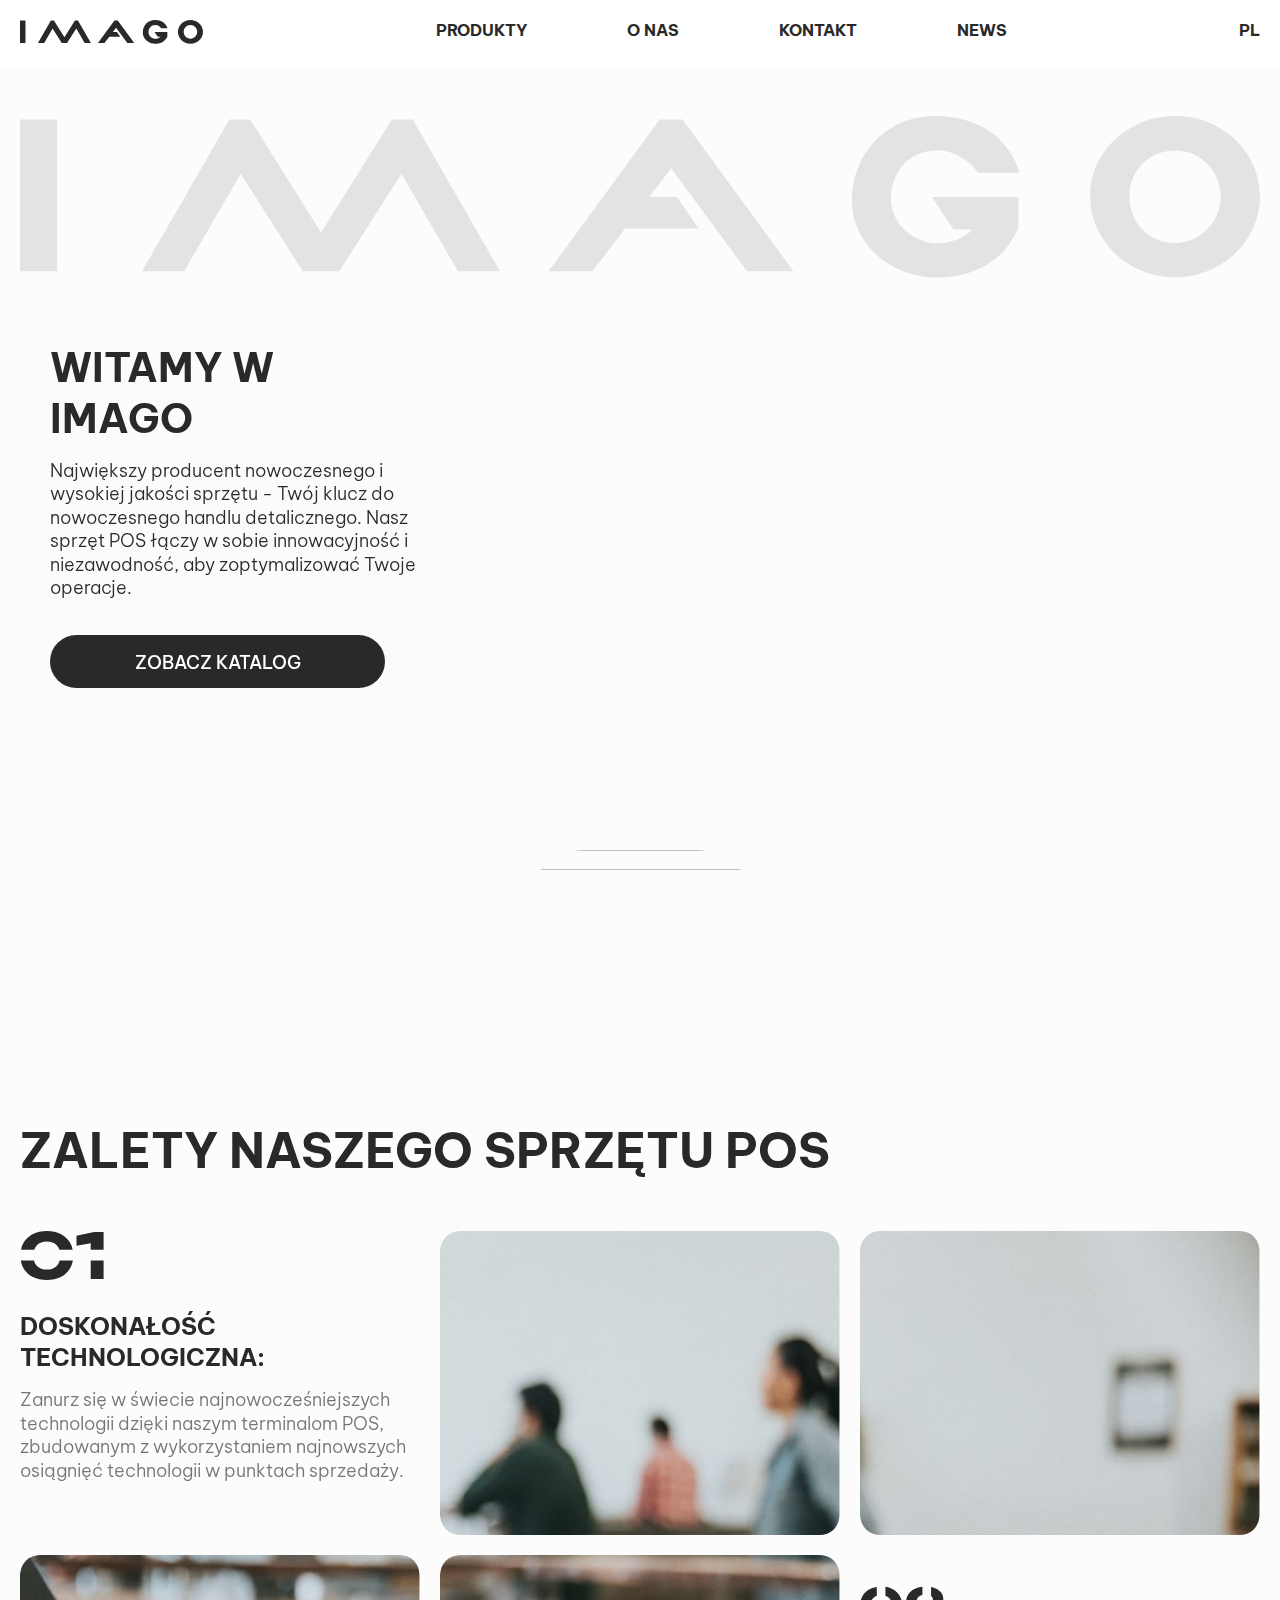
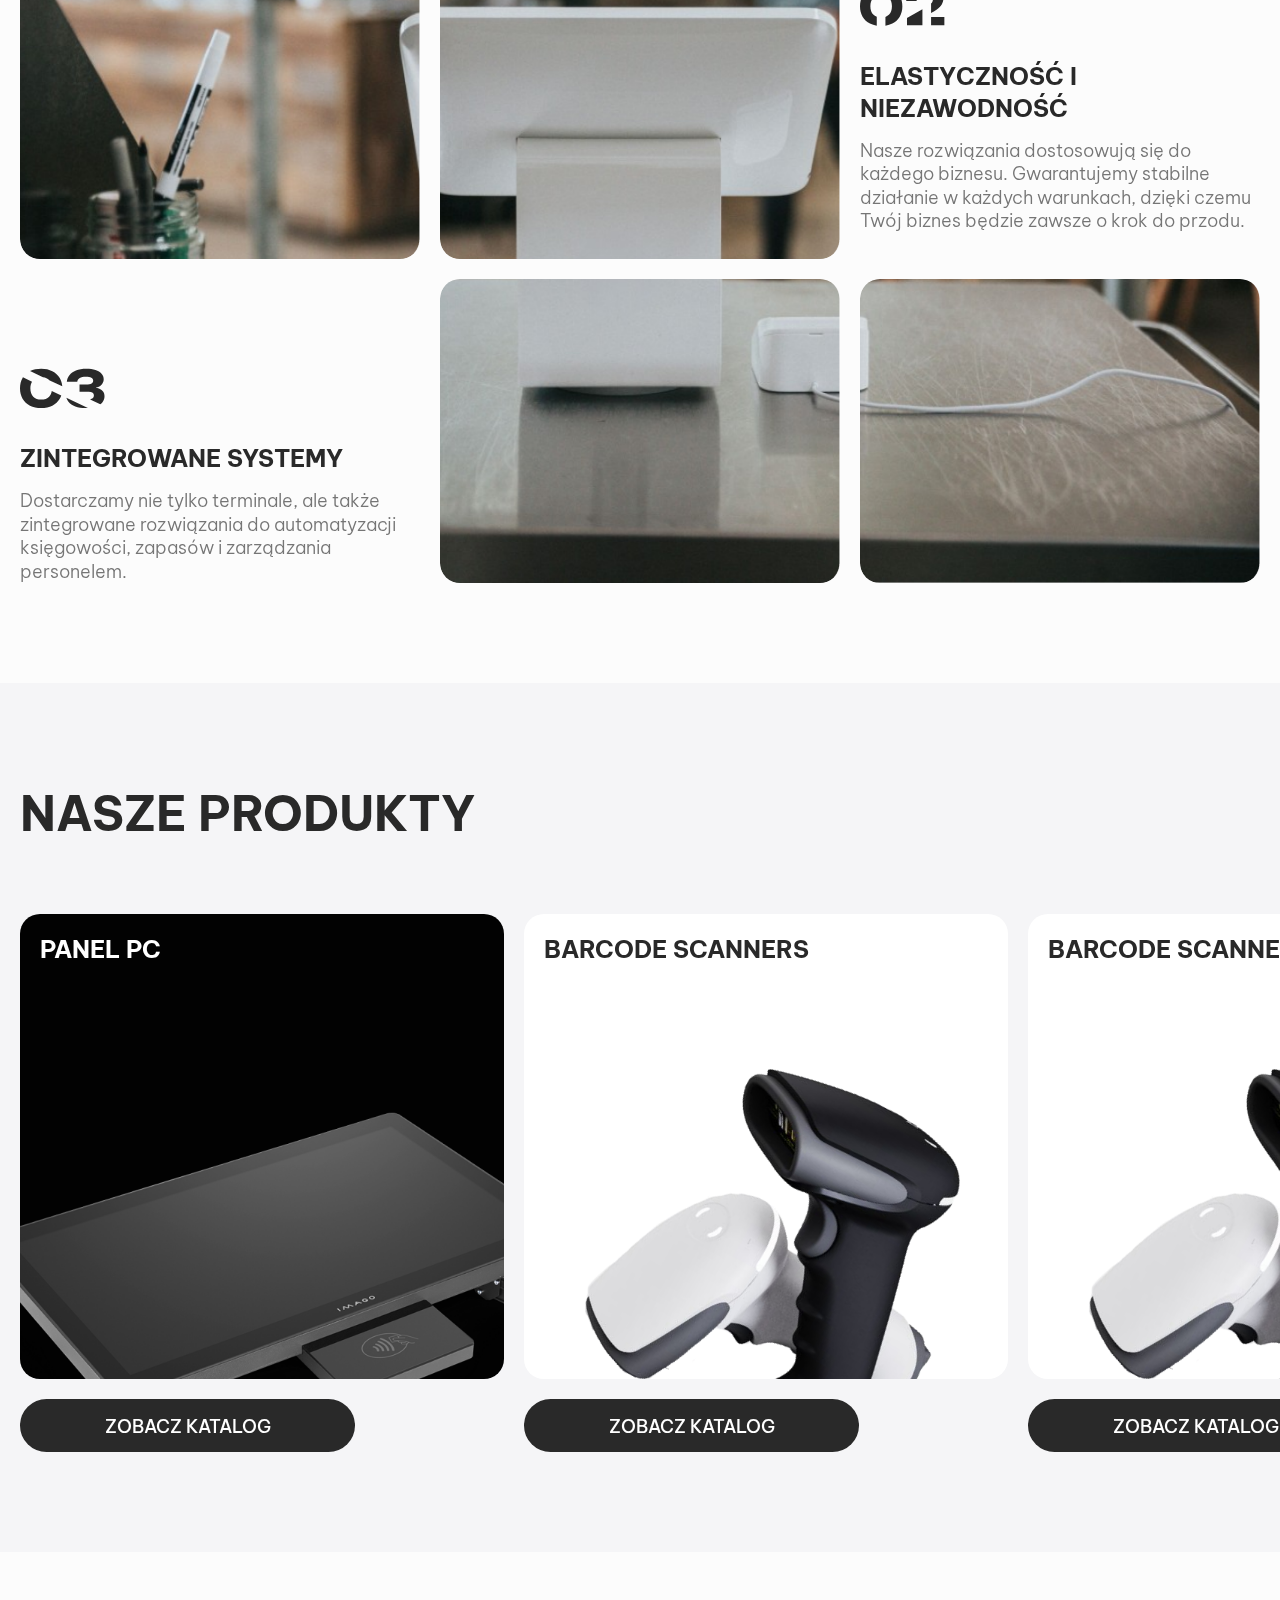
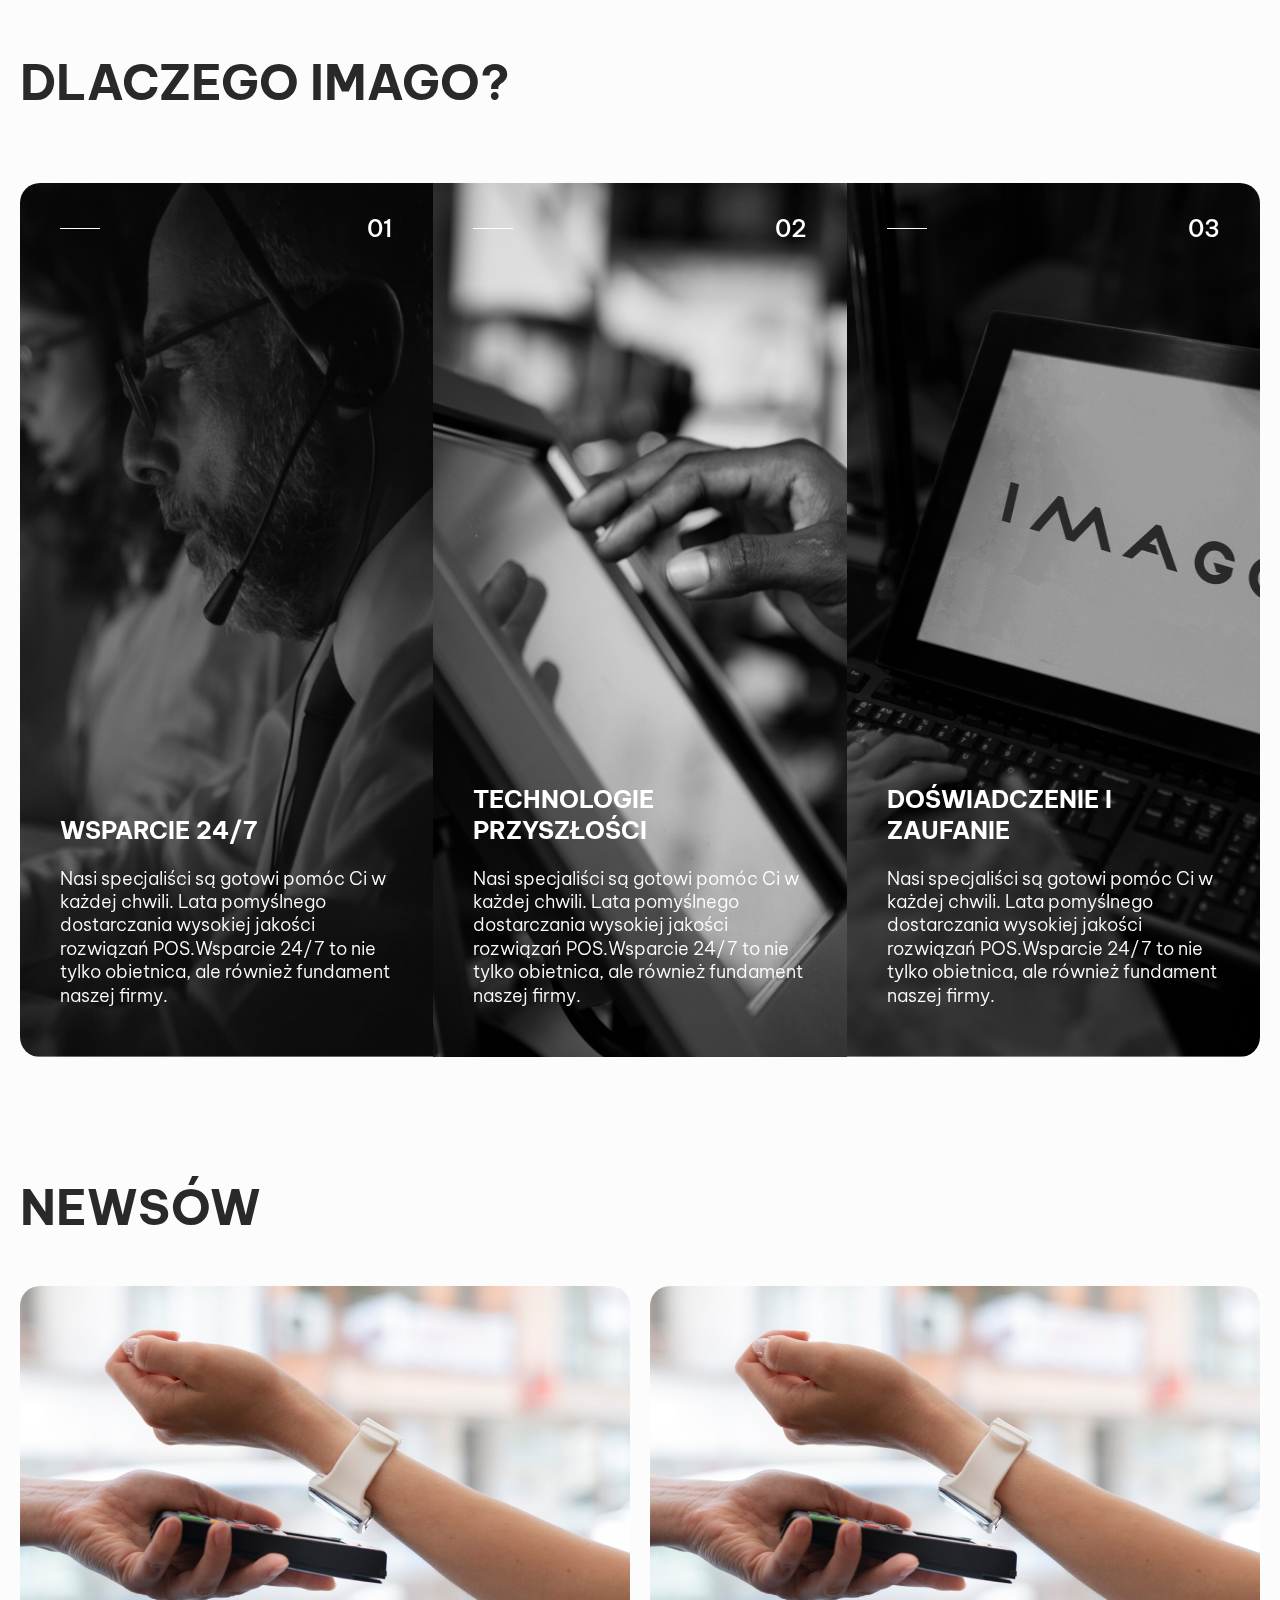
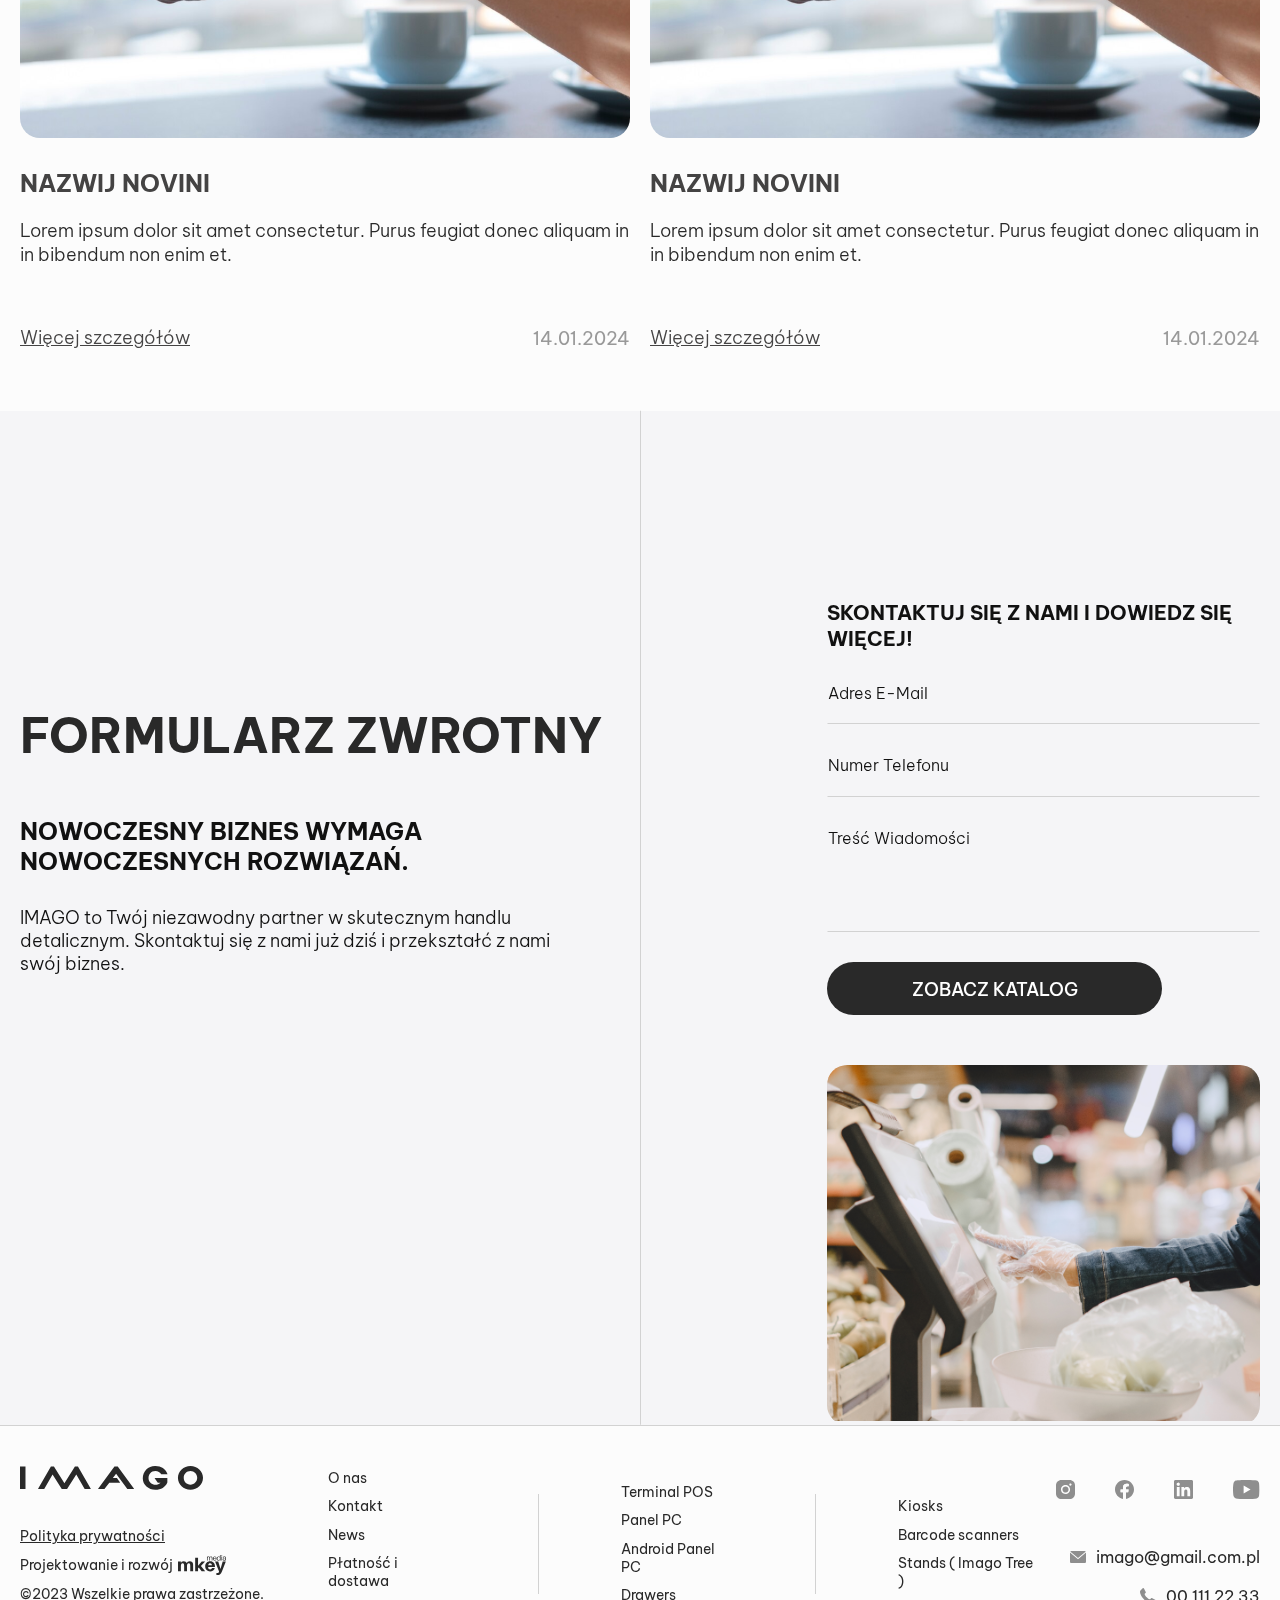
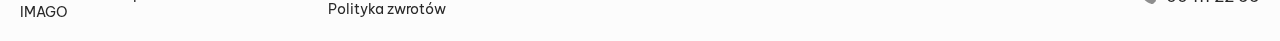
==== commit 24832b7f: "finished mobile-menu" ====
--- a/index.html
+++ b/index.html
@@ -88,7 +88,7 @@
 			</div>
 		</section>
 
-        <section class="mobile-menu active" id="mobile-menu">
+        <section class="mobile-menu" id="mobile-menu">
             <ul class="mobile-nav">
                 <li class="mobile-nav__item"><a href="" class="mobile-nav__link">O nas</a></li>
                 <li class="mobile-nav__item"><a href="" class="mobile-nav__link">Kontakt</a></li>
@@ -99,9 +99,8 @@
                 <li class="mobile-nav__item"><a href="" class="mobile-nav__link">Drawers</a></li>
                 <li class="mobile-nav__item"><a href="" class="mobile-nav__link">Kiosks</a></li>
                 <li class="mobile-nav__item"><a href="" class="mobile-nav__link">Barcode scanners</a></li>
-                <li class="mobile-nav__item"><a href="" class="mobile-nav__link">Stands ( Imago Tree )
-                </a></li>
-                <li class="mobile-nav__item"><p class="lang">PL</p></li>
+                <li class="mobile-nav__item"><a href="" class="mobile-nav__link">Stands ( Imago Tree )</a></li>
+                <li class="mobile-nav__item"><p class="lang-Mob">PL</p></li>
             </ul>
         </section>
 
--- a/css/all.css
+++ b/css/all.css
@@ -211,7 +211,6 @@
 	width: 100%;
 }
 
-
 /* header {
     overflow: hidden;
 } */
@@ -240,7 +239,7 @@
 	cursor: pointer;
 	transition: all 0.3s;
 	border: 1px solid transparent;
-    white-space: nowrap;
+	white-space: nowrap;
 }
 
 .catalog-btn:hover {
@@ -262,7 +261,7 @@
 }
 
 body.stopScroll {
-    overflow: hidden;
+	overflow: hidden;
 }
 
 /* COMMON STYLES */
@@ -333,50 +332,46 @@
 	text-transform: uppercase;
 }
 
-
 .burger {
-    display: none;
-    flex-direction: column;
-    justify-content: space-between;
-    align-items: flex-end;
-    width: 30px;
-    height: 14px;
-    cursor: pointer;
+	display: none;
+	flex-direction: column;
+	justify-content: space-between;
+	align-items: flex-end;
+	width: 30px;
+	height: 14px;
+	cursor: pointer;
 }
 
 .burger div {
-    width: 100%;
-    height: 1px;
-    background: #000;
-    padding: 0;
-    margin: 0;
-    transition: all 0.3s;
+	width: 100%;
+	height: 1px;
+	background: #000;
+	padding: 0;
+	margin: 0;
+	transition: all 0.3s;
 }
 
 .burger :nth-child(2) {
-    width: 80%;
+	width: 80%;
 }
 
 .burger :last-child {
-    width: 60%;
+	width: 60%;
 }
 
 .burger.active :nth-child(2) {
-    opacity: 0;
+	opacity: 0;
 }
 
 .burger.active :first-child {
-    transform: translateY(6px) rotate(-45deg);
-
+	transform: translateY(6px) rotate(-45deg);
 }
 
 .burger.active :last-child {
-    transform: translateY(-6px) rotate(45deg);
-    width: 100%;
-    transform-origin: center; 
-}
-
-
+	transform: translateY(-6px) rotate(45deg);
+	width: 100%;
+	transform-origin: center;
+}
 
 /* HEADER STYLES */
 
@@ -401,22 +396,17 @@
 }
 
 .menu__inner {
-
-
-
-    margin-left: 20px;
+	margin-left: 20px;
 	display: flex;
 	justify-content: space-between;
-
-    
 }
 
 .menu__container {
-    border-radius: 0px 0px 0px 20px;
-    background: #fff;
-	width: 100%;
-    padding-left: calc(50vw - 720px);
-    margin-left: auto;
+	border-radius: 0px 0px 0px 20px;
+	background: #fff;
+	width: 100%;
+	padding-left: calc(50vw - 720px);
+	margin-left: auto;
 }
 
 .menu__img {
@@ -428,7 +418,7 @@
 	flex-direction: column;
 	gap: 40px;
 	margin-top: 62px;
-    margin-bottom: 122px;
+	margin-bottom: 122px;
 }
 
 .menu__inner-link {
@@ -445,31 +435,44 @@
 
 /* POPUP MENU  */
 
-
 /* MOBILE MENU */
 
 .mobile-menu {
-    position: fixed;
-    z-index: 8;
-    top: 0;
-    left: -100%;
-    background: #fff;
-    width: 100vw;
-    height: 100vh;
+	position: fixed;
+	z-index: 8;
+	top: 0;
+	left: -100%;
+	background: #fff;
+	width: 100vw;
+	height: 100vh;
+	display: none;
+	transition: all 0.3s;
 }
 
 .mobile-menu.active {
-    left: 0;
+	left: 0;
+	display: block;
 }
 
 .mobile-nav {
-    display: flex;
-    flex-direction: column;
-    gap: 20px;
+	display: flex;
+	flex-direction: column;
+	gap: 25px;
+	margin-top: 64px;
+	padding-left: 20px;
+}
+
+.mobile-nav__link {
+	color: #292929;
+	font-weight: 700;
+	text-transform: uppercase;
+}
+
+.mobile-nav__link:hover {
+    opacity: 0.8;
 }
 
 /* MOBILE MENU */
-
 
 /* HERO STYLES */
 .hero {
@@ -548,19 +551,19 @@
 }
 
 .big-img-mobile {
-    position: relative;
-    z-index: 4;
-    display: none;
-    margin: 0px auto;
-    margin-top: 50px;
-    overflow: hidden;
+	position: relative;
+	z-index: 4;
+	display: none;
+	margin: 0px auto;
+	margin-top: 50px;
+	overflow: hidden;
 }
 
 .big-img-mobile img {
-    position: relative;
-    width: 100%;
-    height: 100%;
-    object-fit: cover;
+	position: relative;
+	width: 100%;
+	height: 100%;
+	object-fit: cover;
 }
 
 /* BIG IMG */
@@ -569,7 +572,7 @@
 
 .about {
 	padding-top: 100px;
-    padding-bottom: 100px;
+	padding-bottom: 100px;
 }
 
 .about__plates {
@@ -592,7 +595,7 @@
 }
 
 .img-plate img {
-    height: 100%;
+	height: 100%;
 }
 
 .text-plate {
@@ -692,7 +695,6 @@
 	left: 0;
 }
 
-
 .swiper-slide-active .swiper__title {
 	color: #fff;
 }
@@ -800,7 +802,7 @@
 }
 
 .blog__card-img img {
-    object-fit: cover;
+	object-fit: cover;
 	width: 100%;
 	height: 100%;
 }
@@ -865,13 +867,13 @@
 }
 
 .feedback .container {
-    overflow: visible;
+	overflow: visible;
 }
 
 .feedback__inner {
 	display: flex;
 	justify-content: space-between;
-    gap: 100px;
+	gap: 100px;
 }
 
 .feedback-left {
@@ -956,7 +958,7 @@
 
 .footer__inner {
 	padding: 40px 0 20px;
-    gap: 20px;
+	gap: 20px;
 	display: flex;
 	align-items: center;
 	justify-content: space-between;
@@ -1086,7 +1088,7 @@
 }
 
 .footer__rights-mobile {
-    display: none;
+	display: none;
 }
 /* FOOTER SECTION */
 
@@ -1184,9 +1186,9 @@
 }
 
 .catalog__card-img img {
-    width: 100%;
-    height: 100%;
-    object-fit: contain;
+	width: 100%;
+	height: 100%;
+	object-fit: contain;
 }
 
 .catalog__card-desc {
@@ -1196,10 +1198,10 @@
 }
 
 .catalog__card-price {
-    color: #000;
-    font-weight: 700;
-    line-height: 130%; /* 20.8px */
-    text-transform: uppercase;  
+	color: #000;
+	font-weight: 700;
+	line-height: 130%; /* 20.8px */
+	text-transform: uppercase;
 }
 
 .read-more-btn {
@@ -1207,24 +1209,24 @@
 	width: auto;
 	font-size: 14px;
 	font-weight: 600;
-    align-self: flex-start;
+	align-self: flex-start;
 }
 
 .catalog__about-ctrg {
-    padding-top: 70px;
-    padding-bottom: 70px;
+	padding-top: 70px;
+	padding-bottom: 70px;
 }
 
 .about-catalog__title {
-    font-size: 40px;
+	font-size: 40px;
 }
 
 .catalog__about-text {
-    margin-top: 20px;
-    color: #000;
-    font-size: 20px;
-    font-weight: 300;
-    line-height: 130%; 
+	margin-top: 20px;
+	color: #000;
+	font-size: 20px;
+	font-weight: 300;
+	line-height: 130%;
 }
 /* CATALOG SECTION */
 
--- a/css/media.css
+++ b/css/media.css
@@ -221,7 +221,7 @@
 	}
 
     .mobile-menu {
-        display: flex;
+        display: block;
     }
 
     .hero__block {
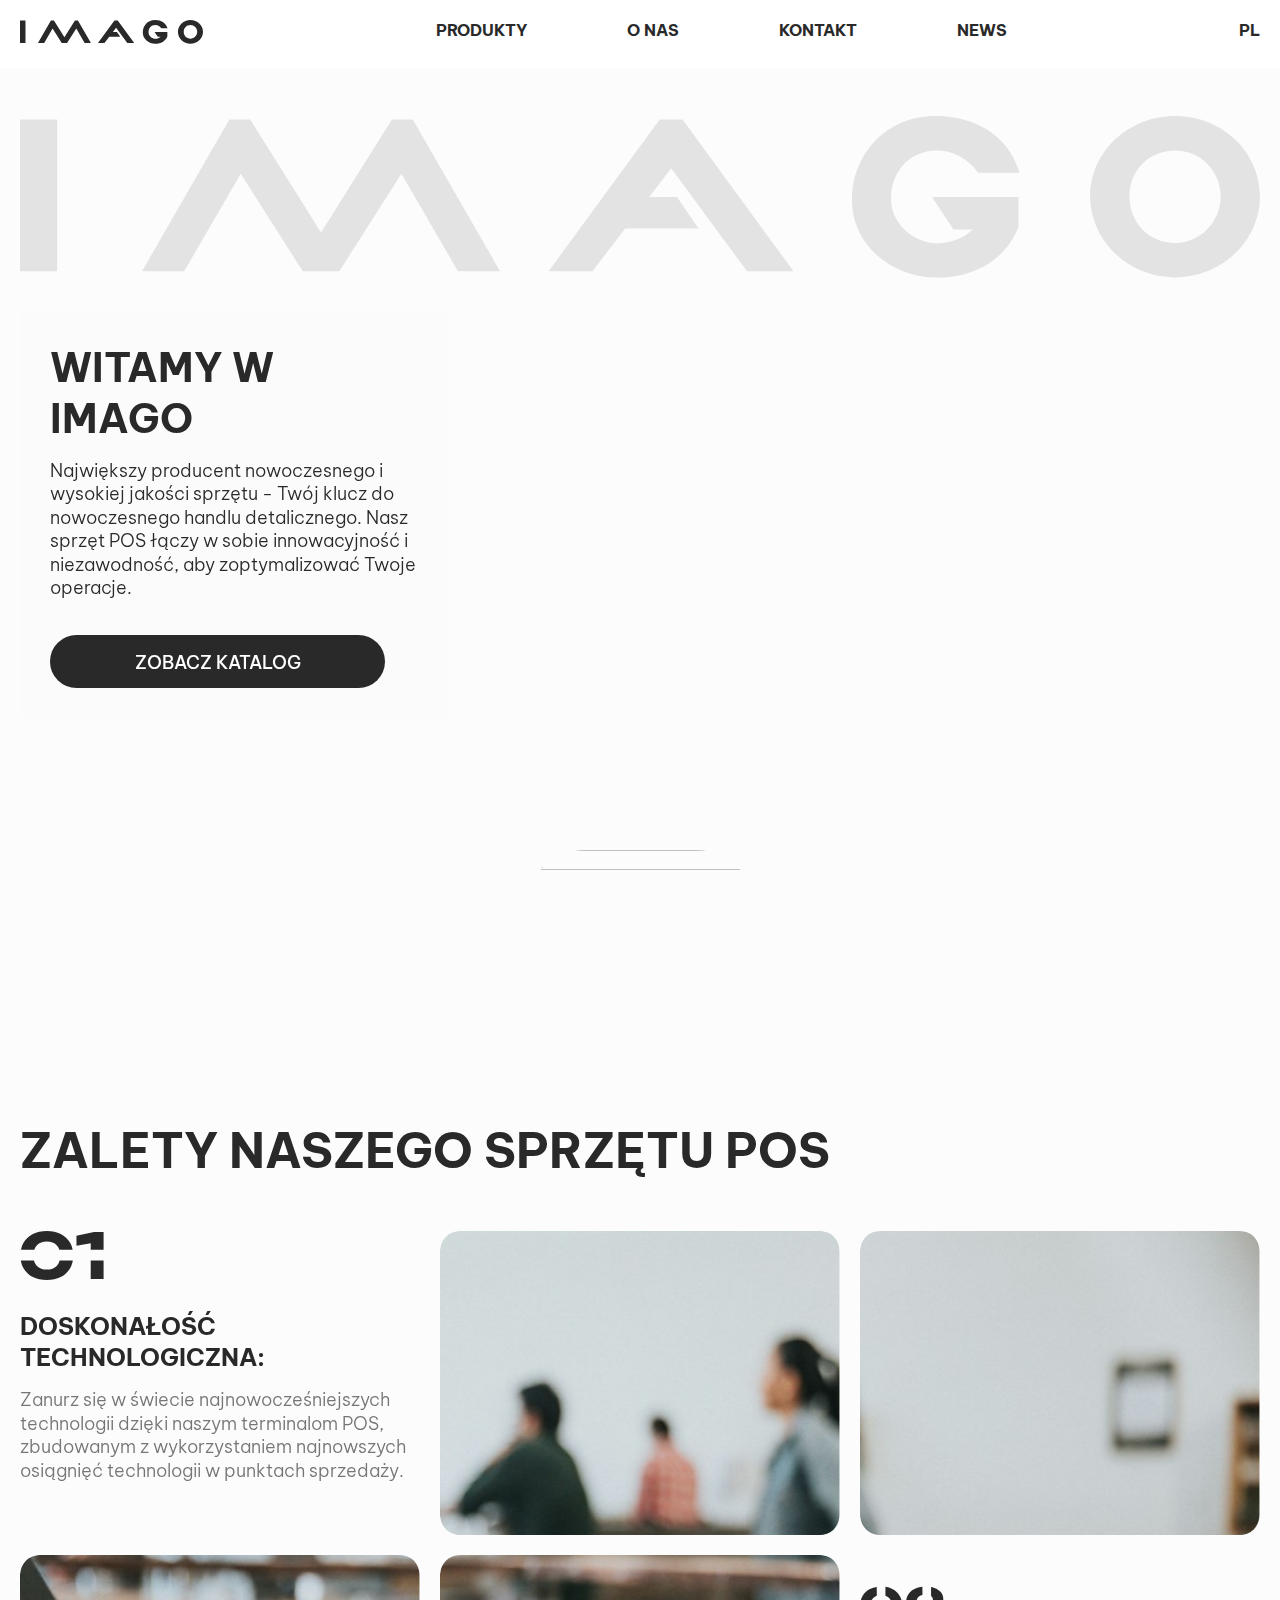
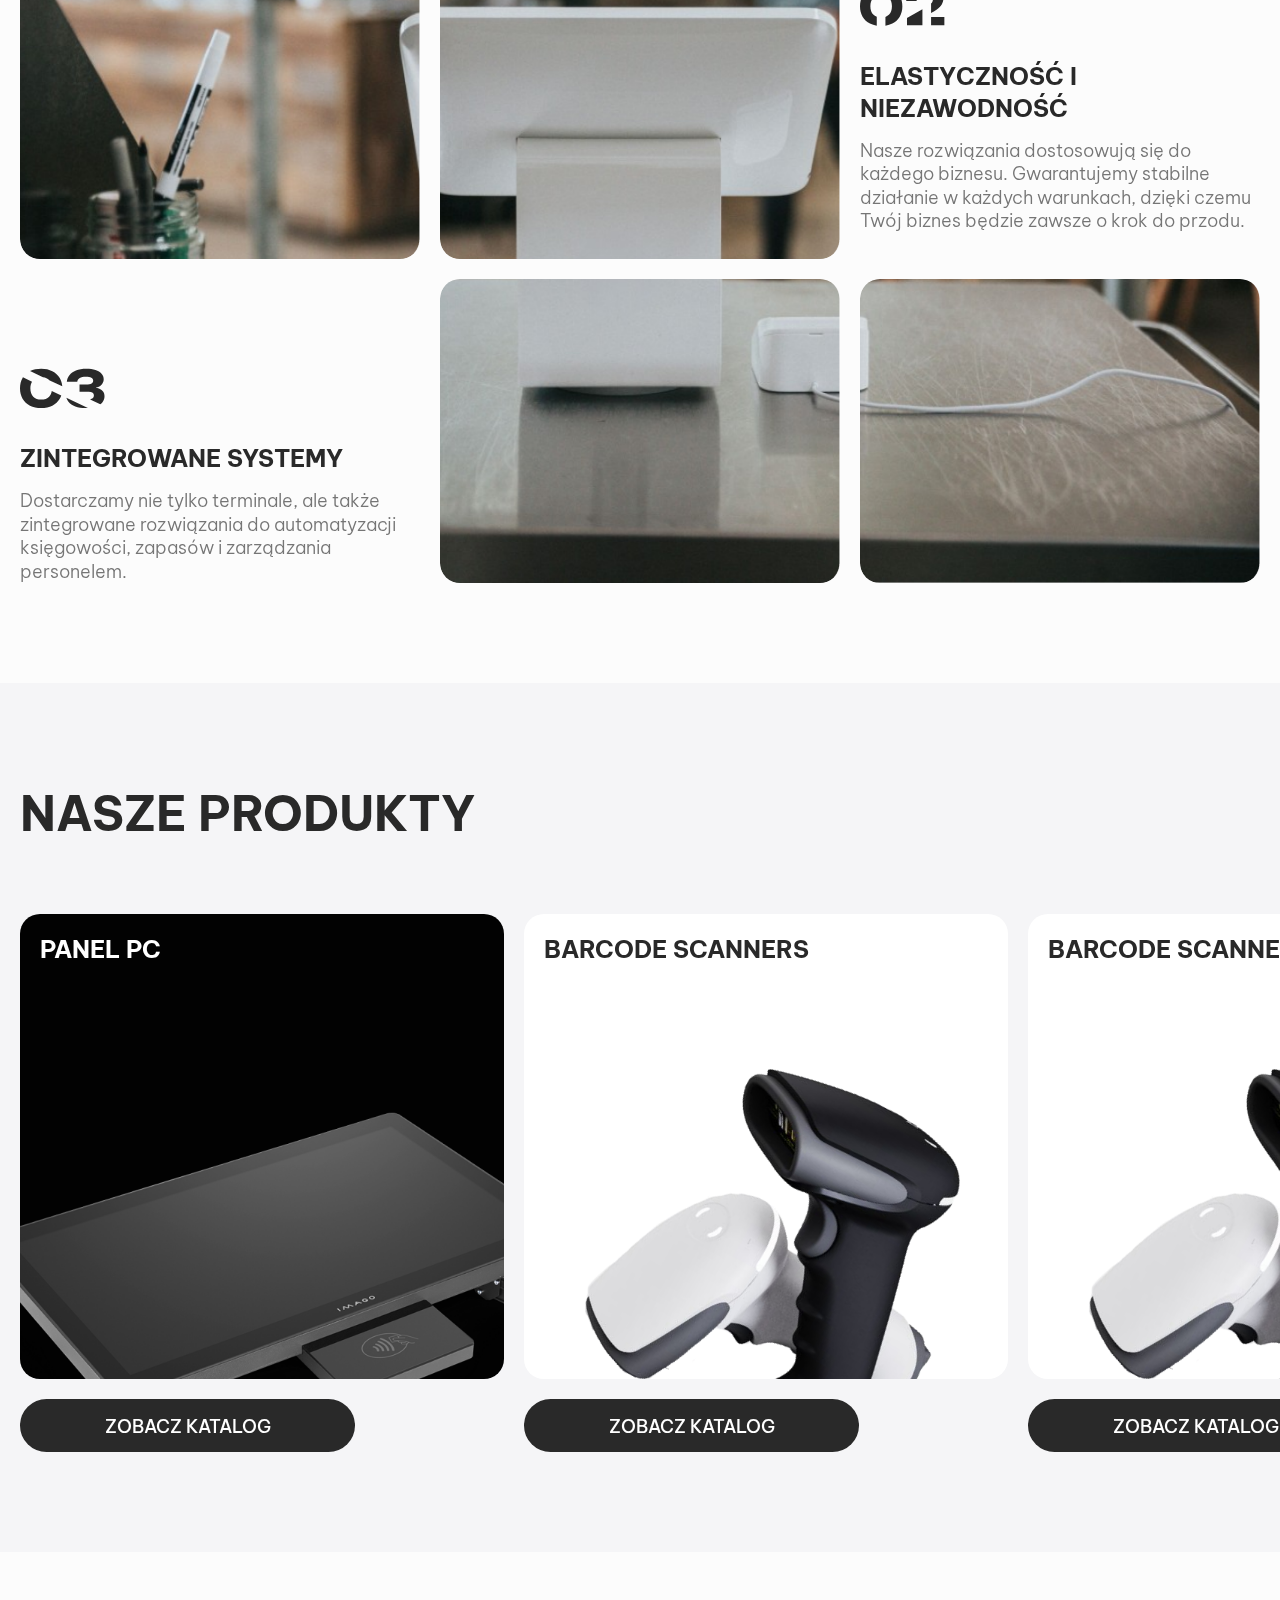
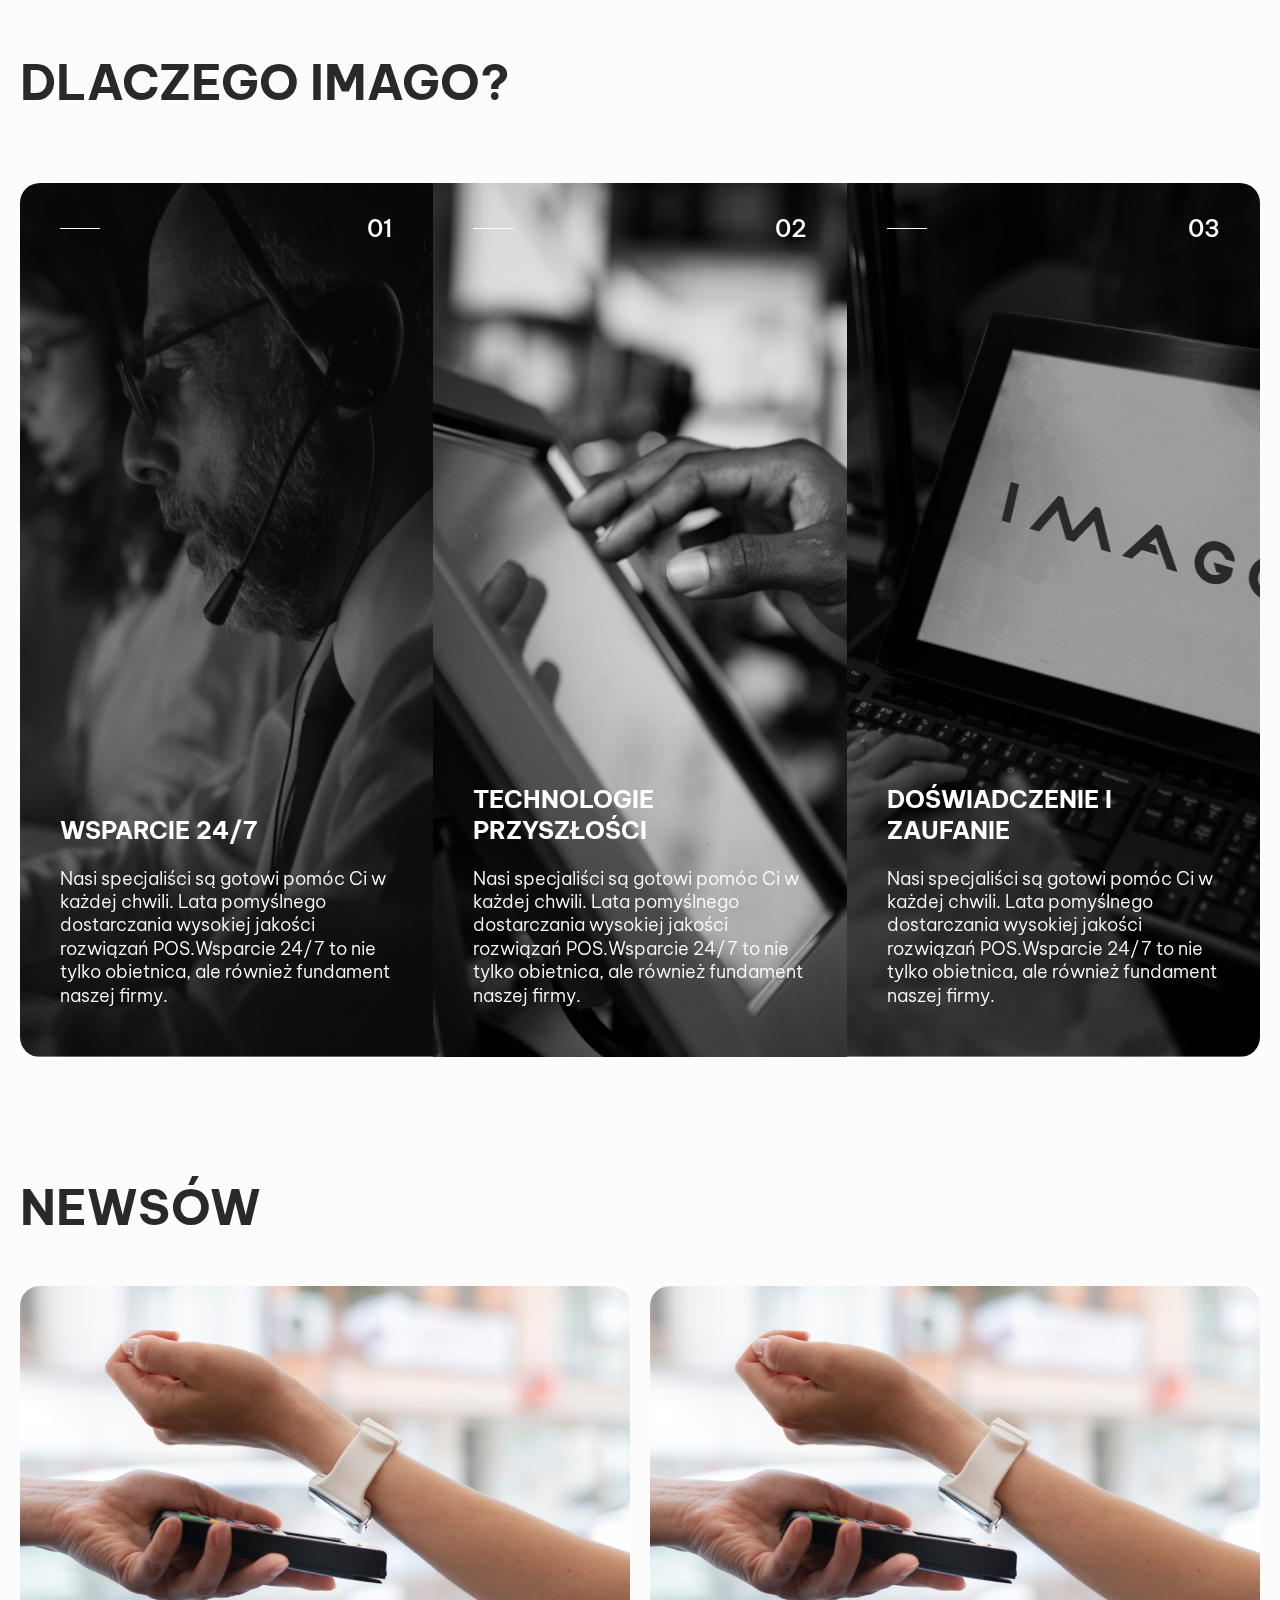
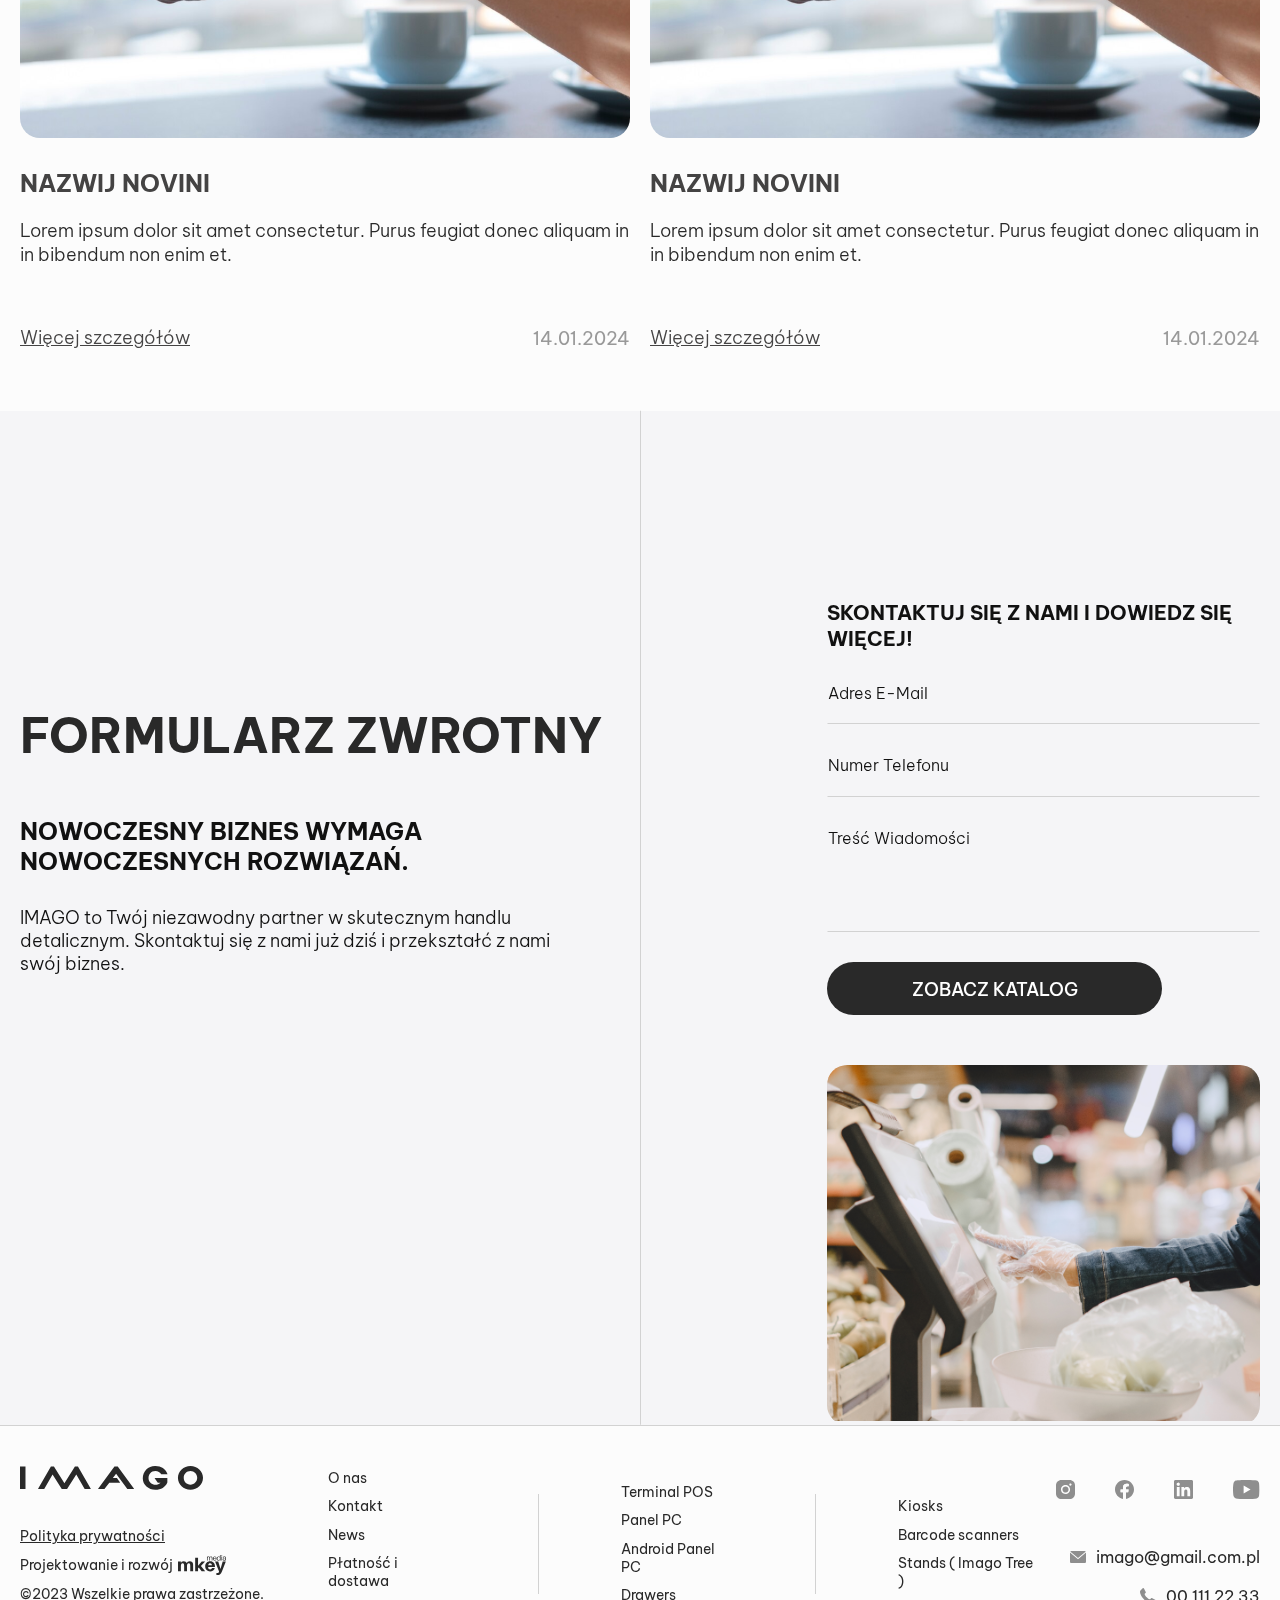
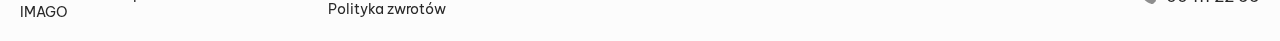
==== commit 753c7666: "added pages" ====
--- a/index.html
+++ b/index.html
@@ -438,6 +438,7 @@
 									<p class="blog__card-date">14.01.2024</p>
 								</div>
 							</div>
+                            
 							<div class="blog__card">
 								<div class="blog__card-img">
 									<img
--- a/css/all.css
+++ b/css/all.css
@@ -91,6 +91,11 @@
 	outline: none;
 }
 
+html,
+body {
+	height: 100%;
+}
+
 body {
 	line-height: 1;
 	background: #fcfcfc;
@@ -207,7 +212,7 @@
 footer {
 	display: block;
 	position: relative;
-	overflow: hidden;
+	/* overflow: hidden; */
 	width: 100%;
 }
 
@@ -469,7 +474,7 @@
 }
 
 .mobile-nav__link:hover {
-    opacity: 0.8;
+	opacity: 0.8;
 }
 
 /* MOBILE MENU */
@@ -633,6 +638,10 @@
 
 .products {
 	background-color: #f5f5f7;
+}
+
+.products .container {
+	overflow: visible;
 }
 
 .products__inner {
@@ -1107,16 +1116,15 @@
 .hero-catalog .container {
 	padding: 0;
 	max-width: none;
-	padding-left: calc(50vw - 710px);
+	padding-left: calc(50vw - 720px);
+	margin-left: 20px;
 }
 
 .hero-catalog__inner {
 	display: flex;
 	justify-content: space-between;
-}
-
-.hero-catalog__intro {
-	padding-top: 148px;
+	align-items: center;
+	gap: 40px;
 }
 
 .hero-catalog__title {
@@ -1231,3 +1239,433 @@
 /* CATALOG SECTION */
 
 /* CATALOG PAGE */
+
+/* SINGLE GOOD PAGE */
+
+.main-single-good {
+	margin-top: 64px;
+}
+
+.single-hero {
+	padding-top: 100px;
+	padding-bottom: 100px;
+}
+
+.single-hero__inner {
+	display: flex;
+	gap: 20px;
+}
+
+.single-hero__left {
+	width: 50%;
+	display: flex;
+	flex-direction: column;
+	gap: 20px;
+}
+
+.single-hero__main-photo,
+.single-hero__small {
+	border-radius: 20px;
+	background: #f5f5f7;
+	display: flex;
+	align-items: center;
+	justify-content: center;
+}
+
+.single-hero__main-photo img,
+.single-hero__small img {
+	object-fit: contain;
+}
+
+.single-hero__other {
+	display: flex;
+	gap: 20px;
+}
+
+.single-hero__right {
+	display: flex;
+	flex-direction: column;
+}
+
+.item__title {
+	color: #000;
+	font-size: 32px;
+	font-weight: 700;
+	line-height: 130%; /* 41.6px */
+	text-transform: uppercase;
+}
+
+.articul,
+.single-price {
+	margin-top: 20px;
+	display: flex;
+	align-items: center;
+	gap: 5px;
+}
+
+.grey-text {
+	color: #858585;
+	font-size: 18px;
+	font-weight: 300;
+	line-height: 130%;
+}
+
+.articul p {
+	color: #000;
+	font-size: 18px;
+	font-weight: 300;
+	line-height: 130%;
+}
+
+.single-price {
+	margin-top: 10px;
+}
+
+.single-price h3 {
+	color: #000;
+	font-size: 20px;
+	font-weight: 700;
+	line-height: 130%;
+}
+
+.single-desc {
+	margin-top: 20px;
+	display: flex;
+	flex-direction: column;
+	max-width: 453px;
+}
+
+.single-desc p {
+	color: #000;
+	font-size: 16px;
+	font-weight: 300;
+	line-height: 130%;
+}
+
+.single-type {
+	margin-top: 24px;
+	display: flex;
+	flex-direction: column;
+	gap: 11px;
+}
+
+.type-picker {
+	display: flex;
+	gap: 10px;
+}
+
+.type-picker div {
+	border-radius: 20px;
+	overflow: hidden;
+	padding: 5px;
+}
+
+.picker-type {
+	color: #000;
+	font-size: 14px;
+	font-weight: 300;
+	line-height: 130%;
+	background: #f5f5f7;
+}
+
+.picker-color {
+	background: #292929;
+	width: 118px;
+}
+
+.single-list {
+	margin-top: 11px;
+	display: flex;
+	flex-direction: column;
+	gap: 15px;
+}
+
+.single-list__item {
+	display: flex;
+	gap: 10px;
+}
+
+.single-list__item img {
+	width: 24px;
+	height: 24px;
+}
+
+.single-list__item p {
+	color: #000;
+	font-size: 18px;
+	font-weight: 300;
+	line-height: 130%;
+}
+
+.single-quantity {
+	margin-top: 15px;
+	display: flex;
+	align-items: center;
+	gap: 24px;
+}
+
+.single-quantity__mark {
+	width: 40px;
+	height: 40px;
+	border-radius: 9999px;
+	display: flex;
+	align-items: center;
+	justify-content: center;
+	cursor: pointer;
+
+	color: #000;
+	font-size: 24px;
+}
+
+.single-quantity span {
+	color: #000;
+	font-size: 18px;
+}
+
+.single__btns {
+	margin-top: 22px;
+	display: flex;
+	align-items: center;
+	gap: 20px;
+}
+
+.single__btns a {
+	color: #000;
+	font-size: 18px;
+	font-weight: 500;
+	line-height: 130%; /* 23.4px */
+	text-decoration-line: underline;
+	text-transform: uppercase;
+}
+
+.single__title {
+	color: #000;
+	font-size: 32px;
+	font-weight: 700;
+	line-height: 130%; /* 41.6px */
+	text-transform: uppercase;
+}
+
+.line-title {
+	position: relative;
+	width: fit-content;
+}
+
+.line-title::before {
+	content: "";
+	position: absolute;
+	width: 100vw;
+	height: 1px;
+	background: #979797;
+	top: 50%;
+	left: calc(100% + 50px);
+}
+
+.single-desc__list {
+	margin-top: 30px;
+	display: flex;
+	flex-direction: column;
+	gap: 10px;
+}
+
+.single-desc__item {
+	color: #000;
+	font-size: 18px;
+	font-weight: 300;
+	line-height: 130%;
+}
+
+.single-section-desc {
+	padding-bottom: 100px;
+}
+
+.single-chars {
+	background: url(../images/single-chars-bg.png);
+	background-size: cover;
+	background-repeat: no-repeat;
+	padding-top: 60px;
+	padding-bottom: 60px;
+}
+
+.single-chars__lists {
+	display: flex;
+	margin-top: 30px;
+}
+
+.single-chars__lists {
+	height: 824px;
+}
+
+.accessories-section {
+	padding-top: 100px;
+	padding-bottom: 100px;
+}
+
+.accessories__inner {
+	padding-bottom: 40px;
+}
+
+.mySwiper2,
+.mySwiper3 {
+	margin-top: 30px;
+	overflow: visible;
+}
+
+.swiper-horizontal > .swiper-pagination-bullets,
+.swiper-pagination-bullets.swiper-pagination-horizontal,
+.swiper-pagination-custom,
+.swiper-pagination-fraction {
+	bottom: -40px;
+}
+
+.swiper-pagination-bullet-active {
+	background: #3e3e3e;
+}
+
+.may-like-section {
+	padding-bottom: 100px;
+}
+/* SINGLE GOOD PAGE */
+
+/* POSTS PAGE */
+
+.posts-section {
+	padding-top: 100px;
+	padding-bottom: 100px;
+}
+
+.main-posts {
+	margin-top: 64px;
+	flex-grow: 1;
+}
+
+.posts__wrapper {
+	margin-top: 50px;
+	display: grid;
+	grid-template-columns: 1fr 1fr;
+	grid-auto-rows: 673px;
+	gap: 20px;
+}
+
+/* POSTS PAGE */
+
+/* SINGLE POST PAGE */
+
+.main-single {
+	flex: 1;
+	margin-top: 64px;
+}
+
+.single-section {
+	padding-top: 100px;
+    padding-bottom: 100px;
+}
+
+.thumbnail {
+	margin-top: 50px;
+	max-height: 484px;
+	overflow: hidden;
+	border-radius: 20px;
+}
+
+.thumbnail img {
+    height: 100%;
+    object-fit: cover;
+}
+
+.single-pagination {
+	display: flex;
+	justify-content: space-between;
+	align-items: center;
+    margin-top: 50px;
+}
+
+.single-pagination__prev,
+.single-pagination__next {
+	display: flex;
+	align-items: center;
+	gap: 10px;
+}
+
+.single-pagination__prev p,
+.single-pagination__next p {
+	color: #292929;
+	font-size: 14px;
+	font-weight: 700;
+	line-height: normal;
+	text-transform: uppercase;
+}
+
+.single-pagination__next {
+    margin-left: auto;
+}
+
+.single-pagination__next p {
+    text-align: end;
+}
+
+/* SINGLE POST PAGE */
+
+
+/* CONTACT PAGE */
+
+.contact__hero-inner {
+    background: url('../images/contactBg.jpg');
+    background-size: cover;
+    background-repeat: no-repeat;
+    background-position: center;
+    border-radius: 20px;
+    overflow: hidden;
+}
+
+.main-contact {
+    flex: 1;
+	margin-top: 64px;
+}
+
+.contact__hero-inner {
+    margin: 100px 0;
+    display: flex;
+    flex-direction: column;
+}
+
+
+
+.contact__hero-contacts {
+    width: fit-content;
+    margin-top: 130px;
+    border-radius: 20px 0px;
+    background: #292929;
+    align-self: flex-end;
+    padding: 30px;
+    display: flex;flex-direction: column;
+    gap: 25px; 
+}
+
+.contact-block {
+    display: flex;
+    align-items: center;
+    gap: 10px;
+}
+
+.contact-block__text {
+    color: #FFF;
+    font-weight: 500;
+    line-height: 150%; /* 24px */ 
+}
+
+.contact-block__links {
+    display: flex;
+    gap: 20px;
+}
+/* CONTACT PAGE */
+
+
+
+/* ABOUT US PAGE */
+
+.main-about {
+    margin-top: 64px;
+}
+
+/* ABOUT US PAGE */--- a/css/media.css
+++ b/css/media.css
@@ -22,6 +22,10 @@
     .menu__img img {
         height: 100%;
     }
+
+    .hero-catalog__image {
+        max-width: 60%;
+    }
 }
 
 @media screen and (max-width: 1310px) {
@@ -32,6 +36,10 @@
 
 @media screen and (max-width: 1200px) {
 
+    .posts__wrapper {
+        grid-auto-rows: 573px;
+    }
+
     .menu__inner-link {
         font-size: 16px;
     }
@@ -85,7 +93,69 @@
 
 }
 
+@media screen and (max-width: 1100px) {
+    .single-hero {
+        padding-top: 60px;
+        padding-bottom: 60px;
+    }
+
+    .item__title {
+        font-size: 20px;
+    }
+
+    .single-list {
+        gap: 5px;
+    }
+
+    .single-list__item p {
+        font-size: 14px;
+    }
+
+    .grey-text {
+        font-size: 14px;
+    }
+
+    .articul, .single-price {
+        margin-top: 10px;
+    }
+
+    .single-desc, .single-type {
+        margin-top: 10px;
+    }
+
+    .articul p,
+    .single-price h3 {
+        font-size: 16px;
+    }
+
+    .single__btns a {
+        font-size: 14px;
+    }
+
+    .single__btns {
+        margin-top: 10px;
+    }
+
+    .single-quantity {
+        margin-top: 10px;
+    }
+
+    .single-quantity__mark {
+        width: 20px;
+        height: 20px;
+        font-size: 16px;
+    }
+
+    .single-quantity span {
+        font-size: 16px;
+    }
+}
+
 @media screen and (max-width: 1024px) {
+    .posts__wrapper {
+        grid-auto-rows: 505px;
+    }
+
 	.catalog-btn {
 		font-size: 14px;
 		width: unset;
@@ -210,6 +280,23 @@
 
     .about__plate {
         height: auto;
+    }
+
+    .hero-catalog__intro-text {
+        font-size: 14px;
+    }
+
+    .catalog__about-text {
+        font-size: 16px;
+    }
+
+    .catalog__items {
+        grid-template-columns: repeat(2, 1fr);
+    }
+
+    .catalog__filters {
+        flex-shrink: 1;
+        min-width: 250px;
     }
 }
 
@@ -283,6 +370,84 @@
     .big-img-mobile {
         display: block;
     }
+
+    .hero-catalog__title {
+        margin-bottom: 15px;
+    }
+
+    .catalog {
+        flex-direction: column;
+    }
+
+    .catalog-section {
+        padding-top: 16px;
+    }
+
+    .catalog__filters {
+        height: 30px;
+        width: 100%;
+    }
+
+    .catalog__about-ctrg {
+        padding-top: 50px;
+        padding-bottom: 50px;
+    }
+
+    .catalog__about-text {
+        margin-top: 10px;
+    }
+
+    .main-single-good,
+    .main-posts,
+    .main-single,
+    .main-contact,
+    .main-about {
+        margin-top: 40px;
+    }
+
+    .single__title {
+        font-size: 20px;
+    }
+
+    .single-desc__list {
+        margin-top: 10px;
+    }
+
+    .single-desc__item {
+        font-size: 14px;
+    }
+
+    .main-single-good {
+        margin-top: 40px;
+    }
+
+
+
+    .single-section-desc {
+        padding-bottom: 60px;
+    }
+
+    .single-hero__inner {
+        flex-direction: column;
+    }
+
+    .single-hero__left {
+        width: 100%;
+    }
+
+    .accessories-section {
+        padding-top: 60px;
+        padding-bottom: 60px;
+    }
+
+    .may-like-section {
+        padding-bottom: 60px;
+    }
+
+
+    .posts__wrapper {
+        grid-auto-rows: 413px;
+    }
 }
 
 @media screen and (max-width: 800px) {
@@ -329,6 +494,20 @@
 		object-fit: cover;
 		object-position: center;
 	}
+
+    .posts-section {
+        padding-top: 60px;
+        padding-bottom: 60px;
+    }
+
+    .single-section {
+        padding-top: 60px;
+        padding-bottom: 60px;
+    }
+
+    .single-pagination {
+        margin-top: 30px;
+    }
 }
 
 @media screen and (max-width: 768px) {
@@ -396,7 +575,41 @@
         max-width: none;
     }
 
-}
+    .hero-catalog__inner {
+        flex-direction: column;
+        gap: 27px;
+        padding-top: 60px;
+        align-items: flex-start;
+    }
+
+    .hero-catalog__image {
+        max-width: 100%;
+    }
+
+
+    .contact__hero-contacts {
+        padding: 20px;
+    }
+
+    .contact-block {
+        gap: 5px;
+    }
+
+    .contact-block__text {
+        font-size: 14px;
+    }
+
+    .contact__hero-inner {
+        margin: 60px 0;
+    }
+}
+
+@media screen and (max-width: 650px) {
+    .catalog__items {
+        grid-template-columns: 1fr;
+    }  
+}
+
 
 @media screen and (max-width: 600px) {
     .hero__block {
@@ -454,6 +667,12 @@
     .footer__rights-mobile {
         display: flex;
     }
+
+    .posts__wrapper {
+        margin-top: 15px;
+        grid-template-columns: 1fr;
+        grid-auto-rows: auto;
+    }
 }
 
 @media screen and (max-width: 420px) {
